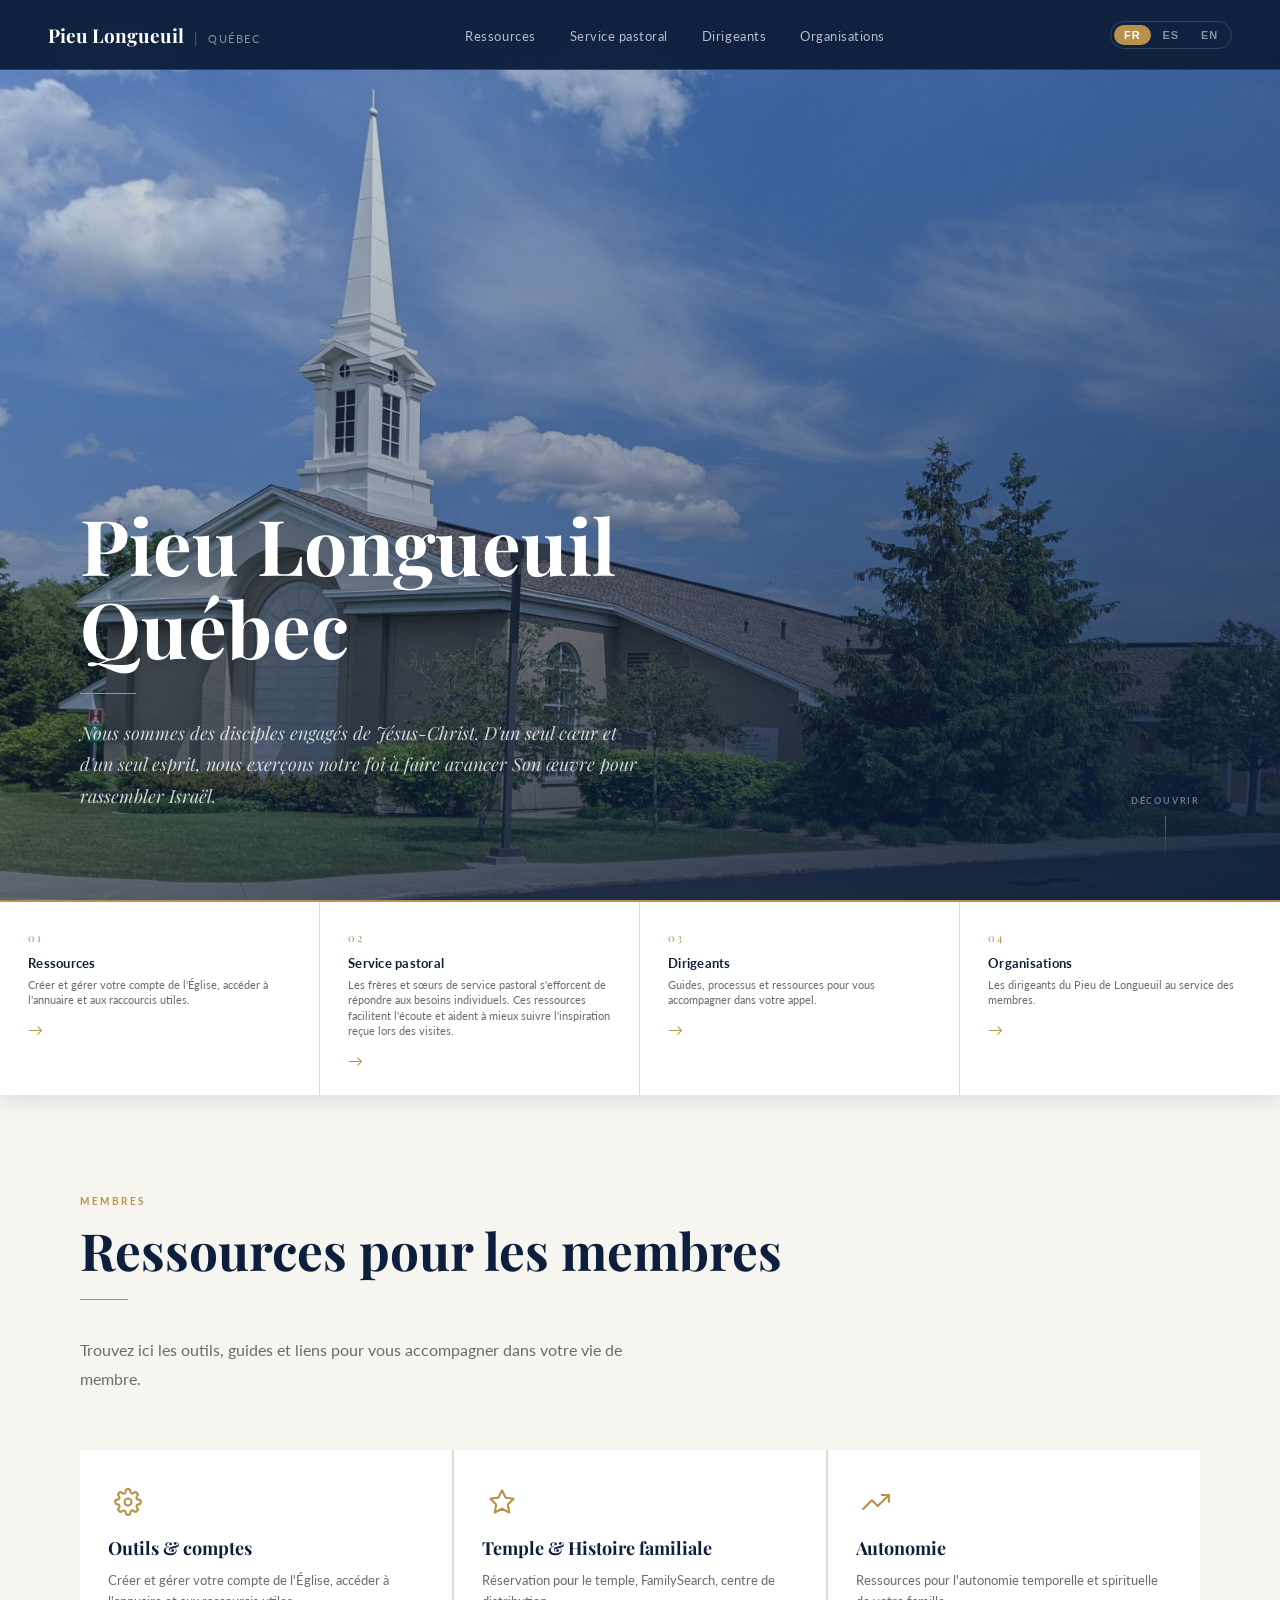
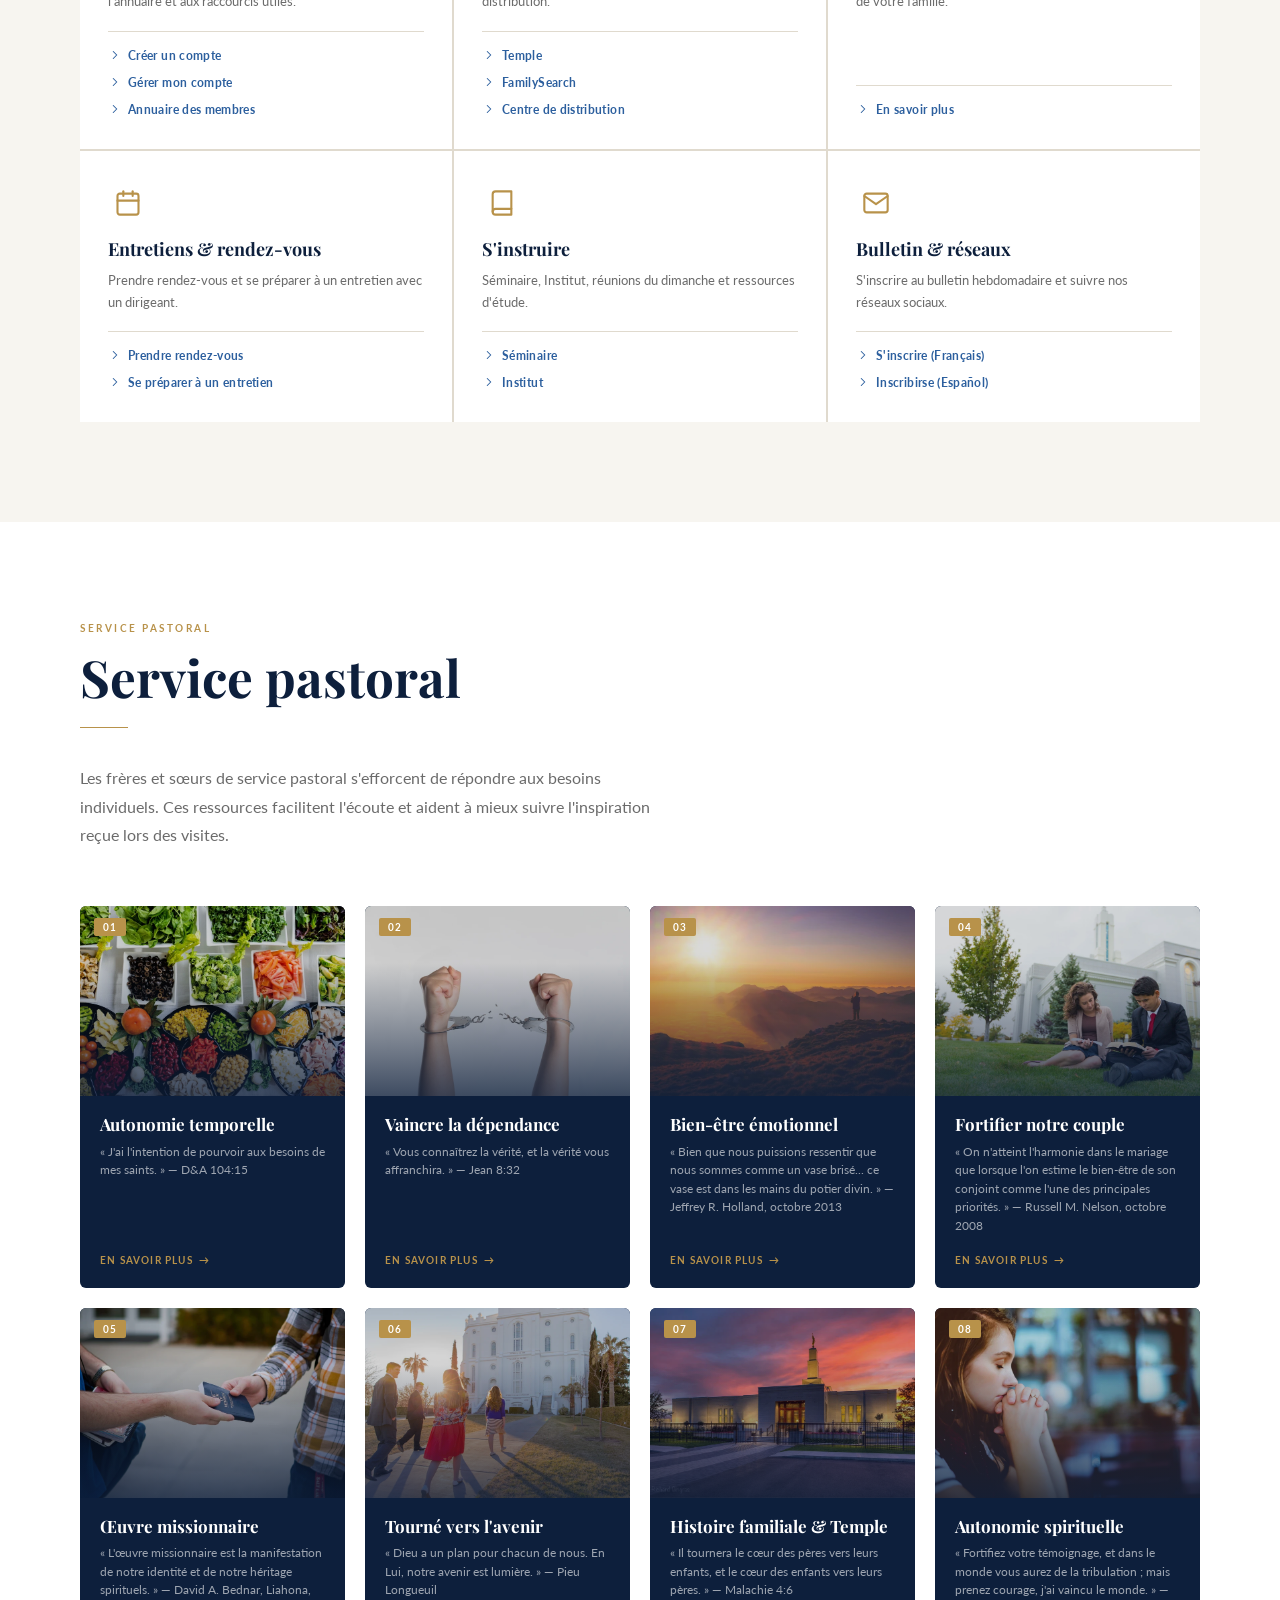
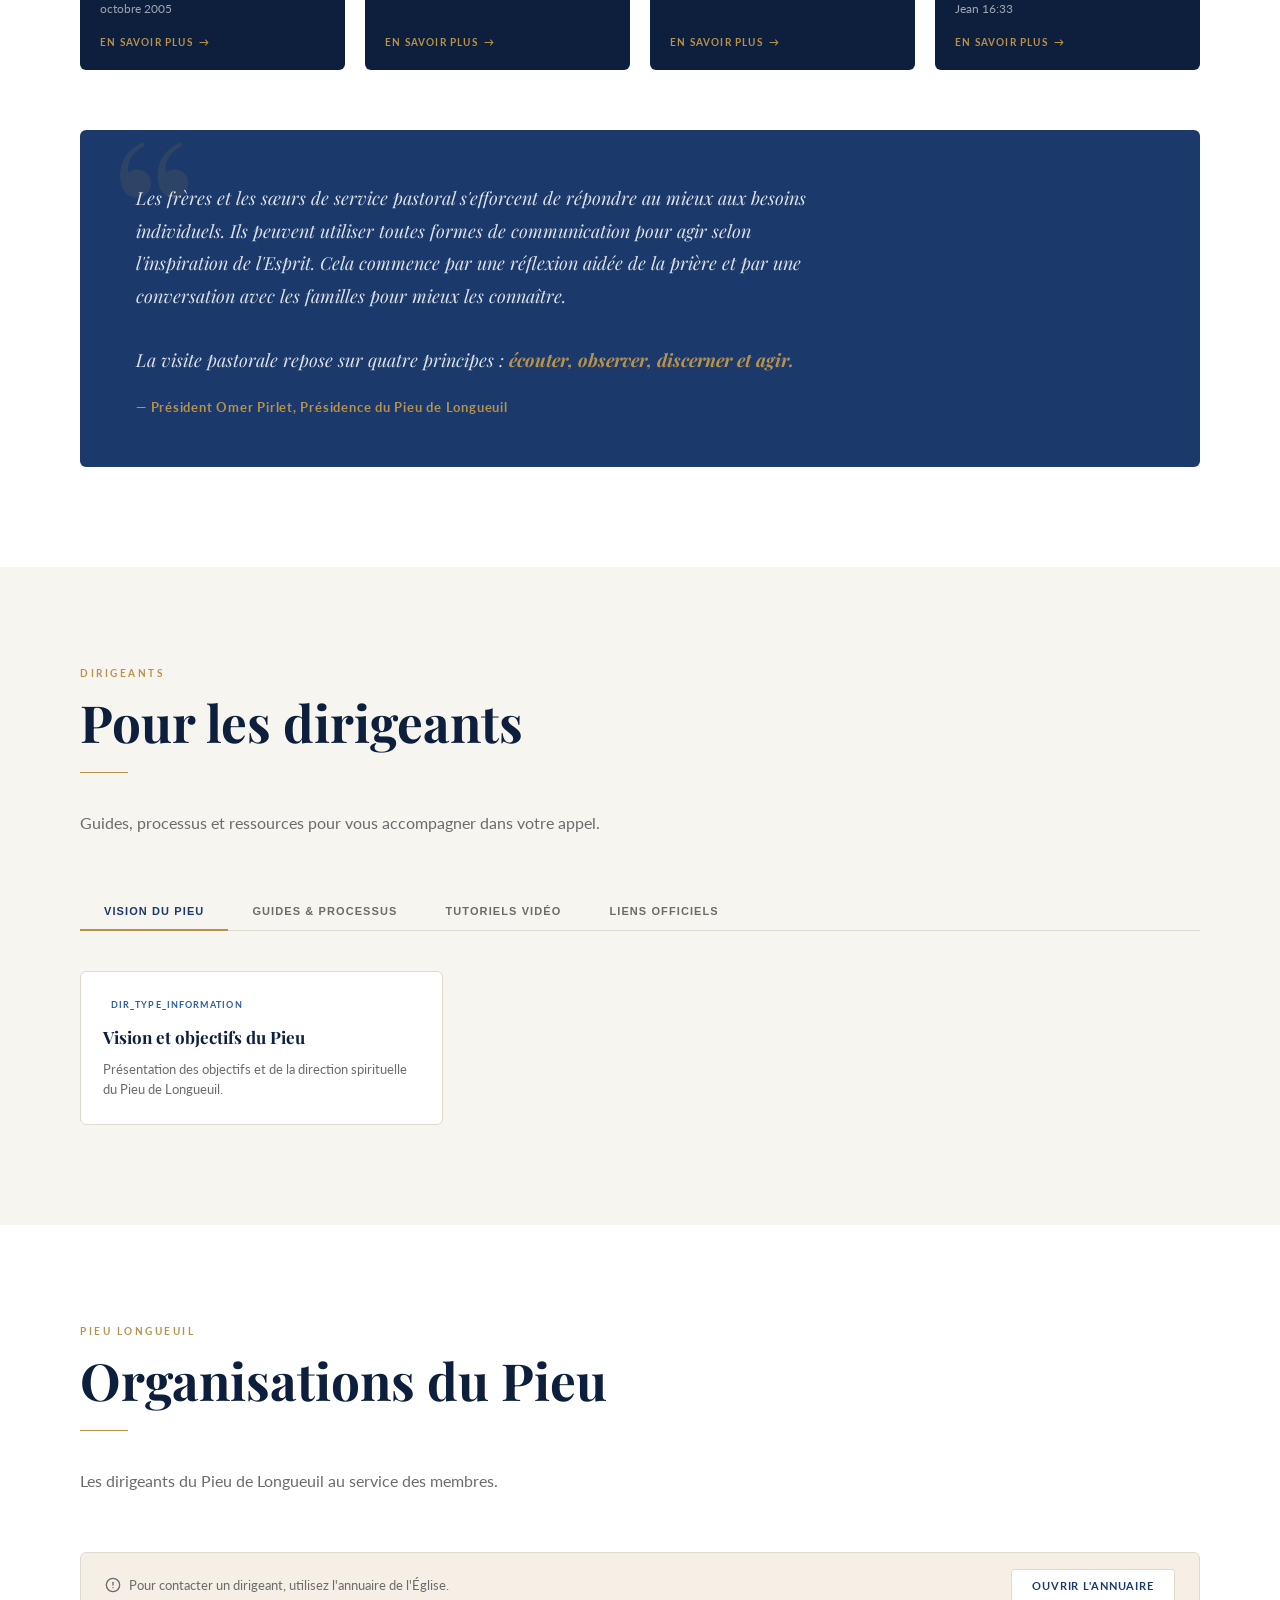
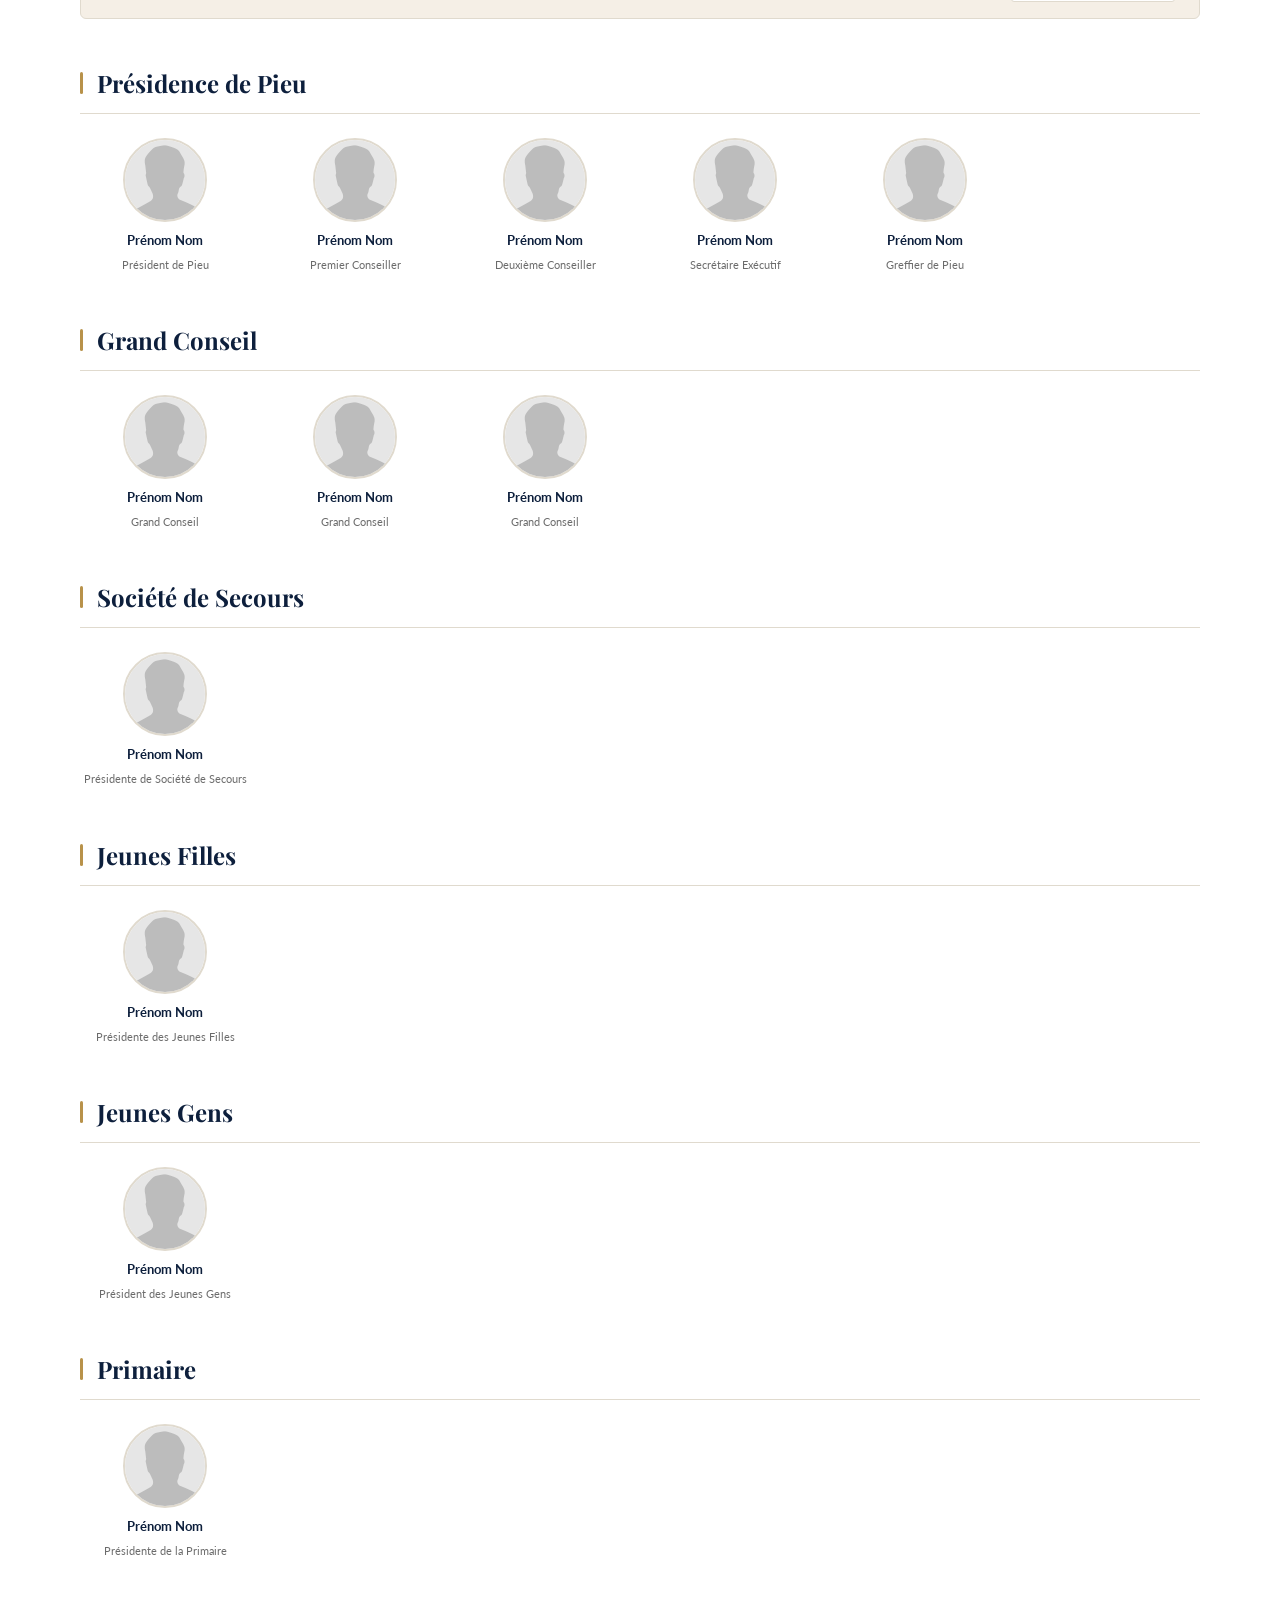
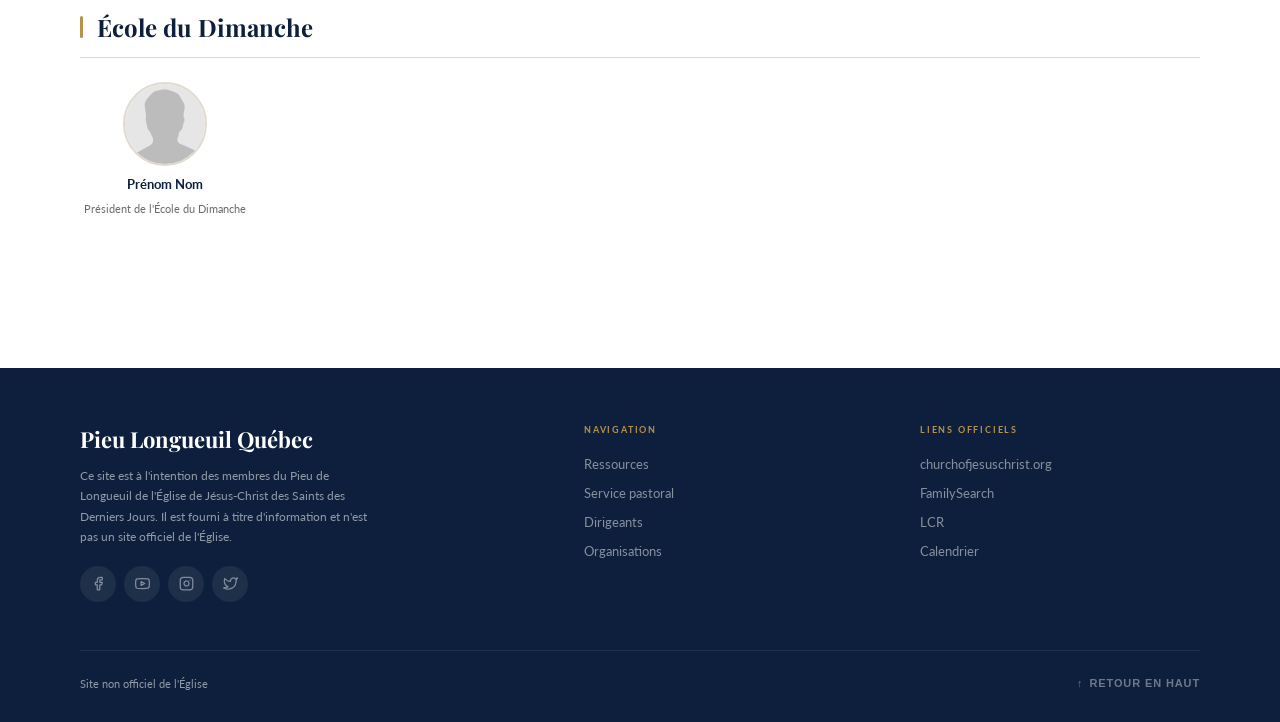
==== index.html @ 5316003a "Admin login updates" ====
<!DOCTYPE html>
<html lang="fr">
<head>
  <meta charset="UTF-8">
  <meta name="viewport" content="width=device-width,initial-scale=1.0">
  <meta name="description" content="Pieu Longueuil — Église de Jésus-Christ des Saints des Derniers Jours">
  <meta name="theme-color" content="#1B3A6B">
  <title>Pieu Longueuil</title>
  <link rel="icon" type="image/svg+xml" href="data:image/svg+xml,<svg xmlns='http://www.w3.org/2000/svg' viewBox='0 0 32 32'><rect width='32' height='32' rx='6' fill='%231B3A6B'/><text x='16' y='22' text-anchor='middle' fill='%23B8924A' font-size='18' font-family='Georgia,serif'>P</text></svg>">
  <link rel="stylesheet" href="css/main.css">
</head>
<body>

<!-- NAV -->
<nav id="nav" role="navigation">
  <a href="#" class="nav-brand">
    <span class="nav-brand-main">Pieu Longueuil</span>
    <span class="nav-brand-pipe">|</span>
    <span class="nav-brand-sub">Québec</span>
  </a>
  <ul class="nav-links">
    <li><a href="#ressources"    data-i18n="nav_ressources">Ressources</a></li>
    <li><a href="#pastoral"      data-i18n="nav_pastoral">Service pastoral</a></li>
    <li><a href="#dirigeants"    data-i18n="nav_dirigeants">Dirigeants</a></li>
    <li><a href="#organisations" data-i18n="nav_organisations">Organisations</a></li>
  </ul>
  <div class="nav-right">
    <div class="lang-switcher">
      <button class="lang-btn active" data-lang="fr">FR</button>
      <button class="lang-btn"        data-lang="es">ES</button>
      <button class="lang-btn"        data-lang="en">EN</button>
    </div>
    <button class="nav-hamburger" id="hamburger" aria-label="Menu"><span></span><span></span><span></span></button>
  </div>
</nav>

<div id="mobile-nav">
  <a href="#ressources"    data-i18n="nav_ressources">Ressources</a>
  <a href="#pastoral"      data-i18n="nav_pastoral">Service pastoral</a>
  <a href="#dirigeants"    data-i18n="nav_dirigeants">Dirigeants</a>
  <a href="#organisations" data-i18n="nav_organisations">Organisations</a>
  <div class="mobile-nav-lang">
    <button class="lang-btn" data-lang="fr">FR</button>
    <button class="lang-btn" data-lang="es">ES</button>
    <button class="lang-btn" data-lang="en">EN</button>
  </div>
</div>

<!-- HERO -->
<header id="hero">
  <div id="hero-bg"></div>
  <div id="hero-overlay"></div>
  <div class="hero-content">
    <!--p class="hero-eyebrow" id="hero-church">Église de Jésus-Christ des Saints des Derniers Jours</p-->
    <h1 class="hero-title" id="hero-title">Pieu Longueuil Québec</h1>
    <div class="hero-rule"></div>
    <p class="hero-mission" id="hero-mission">Nous sommes des disciples engagés de Jésus-Christ.</p>
  </div>
  <div class="hero-scroll-cue" id="hero-scroll-cue" aria-hidden="true">
    <span data-i18n="hero_scroll">Découvrir</span>
    <div class="hero-scroll-line"></div>
  </div>
</header>

<!-- QUICK STRIP -->
<div class="quick-strip" id="quick-strip" role="navigation" aria-label="Navigation rapide"></div>

<!-- RESSOURCES -->
<section id="ressources" class="section">
  <p class="sec-eyebrow">Membres</p>
  <h2 class="sec-title" data-i18n="ressources_title">Ressources pour les membres</h2>
  <div class="sec-rule"></div>
  <p class="sec-intro" data-i18n="ressources_intro">Trouvez ici les outils, guides et liens pour vous accompagner.</p>
  <div class="res-grid" id="res-grid"></div>
</section>

<!-- SERVICE PASTORAL -->
<section id="pastoral" class="section section-alt">
  <p class="sec-eyebrow">Service pastoral</p>
  <h2 class="sec-title" data-i18n="pastoral_title">Service pastoral</h2>
  <div class="sec-rule"></div>
  <p class="sec-intro" data-i18n="pastoral_intro">Les frères et sœurs de service pastoral s'efforcent de répondre aux besoins individuels.</p>
  <div class="pastoral-grid" id="pastoral-grid"></div>
  <div class="pastoral-quote-block">
    <p class="pqb-text">Les frères et les sœurs de service pastoral s'efforcent de répondre au mieux aux besoins individuels. Ils peuvent utiliser toutes formes de communication pour agir selon l'inspiration de l'Esprit. Cela commence par une réflexion aidée de la prière et par une conversation avec les familles pour mieux les connaître.<br><br>La visite pastorale repose sur quatre principes&nbsp;: <strong style="color:var(--c-secondary)">écouter, observer, discerner et agir.</strong></p>
    <p class="pqb-attr">— Président Omer Pirlet, Présidence du Pieu de Longueuil</p>
  </div>
</section>

<!-- DIRIGEANTS -->
<section id="dirigeants" class="section">
  <p class="sec-eyebrow">Dirigeants</p>
  <h2 class="sec-title" data-i18n="dirigeants_title">Pour les dirigeants</h2>
  <div class="sec-rule"></div>
  <p class="sec-intro" data-i18n="dirigeants_intro">Guides, processus et ressources pour vous accompagner dans votre appel.</p>
  <div class="dir-tabs">
    <button class="dir-tab active" data-panel="dp-vision"    data-i18n="dir_vision_title">Vision</button>
    <button class="dir-tab"        data-panel="dp-guides"    data-i18n="dir_guides_title">Guides</button>
    <button class="dir-tab"        data-panel="dp-tutoriels" data-i18n="dir_video_title">Tutoriels</button>
    <button class="dir-tab"        data-panel="dp-officiel"  data-i18n="dir_officiel_title">Liens officiels</button>
  </div>
  <div id="dp-vision"   class="dir-panel active"></div>
  <div id="dp-guides"   class="dir-panel"></div>
  <div id="dp-tutoriels"class="dir-panel"></div>
  <div id="dp-officiel" class="dir-panel"></div>
</section>

<!-- ORGANISATIONS -->
<section id="organisations" class="section section-alt">
  <p class="sec-eyebrow">Pieu Longueuil</p>
  <h2 class="sec-title" data-i18n="org_title">Organisations du Pieu</h2>
  <div class="sec-rule"></div>
  <p class="sec-intro" data-i18n="org_intro">Les dirigeants du Pieu de Longueuil au service des membres.</p>
  <div class="org-banner">
    <span class="org-banner-text">
      <svg width="16" height="16" viewBox="0 0 24 24" fill="none" stroke="currentColor" stroke-width="2" stroke-linecap="round" stroke-linejoin="round"><circle cx="12" cy="12" r="10"/><line x1="12" y1="8" x2="12" y2="12"/><line x1="12" y1="16" x2="12.01" y2="16"/></svg>
      <span data-i18n="org_no_contact">Pour contacter un dirigeant, utilisez l'annuaire de l'Église.</span>
    </span>
    <a class="btn" href="https://www.churchofjesuschrist.org/directory" target="_blank" rel="noopener" data-i18n="org_dir_link">Ouvrir l'annuaire</a>
  </div>
  <div id="org-content"></div>
</section>

<!-- FOOTER -->
<footer id="footer">
  <div class="footer-grid">
    <div>
      <div class="footer-brand-name">Pieu Longueuil Québec</div>
      <p class="footer-disc" id="footer-disclaimer"></p>
      <!--p class="footer-disc" id="footer-church" style="margin-top:6px;opacity:0.4;font-size:11px"></p -->
      <div class="footer-social">
        <a class="footer-soc-link" id="footer-fb" href="#" target="_blank" rel="noopener" aria-label="Facebook">
          <svg width="15" height="15" viewBox="0 0 24 24" fill="none" stroke="currentColor" stroke-width="2" stroke-linecap="round" stroke-linejoin="round"><path d="M18 2h-3a5 5 0 0 0-5 5v3H7v4h3v8h4v-8h3l1-4h-4V7a1 1 0 0 1 1-1h3z"/></svg>
        </a>
        <a class="footer-soc-link" id="footer-yt" href="#" target="_blank" rel="noopener" aria-label="YouTube">
          <svg width="15" height="15" viewBox="0 0 24 24" fill="none" stroke="currentColor" stroke-width="2" stroke-linecap="round" stroke-linejoin="round"><path d="M22.54 6.42a2.78 2.78 0 0 0-1.95-1.96C18.88 4 12 4 12 4s-6.88 0-8.59.46a2.78 2.78 0 0 0-1.95 1.96A29 29 0 0 0 1 12a29 29 0 0 0 .46 5.58A2.78 2.78 0 0 0 3.41 19.6C5.12 20 12 20 12 20s6.88 0 8.59-.46a2.78 2.78 0 0 0 1.95-1.95A29 29 0 0 0 23 12a29 29 0 0 0-.46-5.58z"/><polygon points="9.75 15.02 15.5 12 9.75 8.98 9.75 15.02"/></svg>
        </a>
        <a class="footer-soc-link" id="footer-ig" href="#" target="_blank" rel="noopener" aria-label="Instagram">
          <svg width="15" height="15" viewBox="0 0 24 24" fill="none" stroke="currentColor" stroke-width="2" stroke-linecap="round" stroke-linejoin="round"><rect x="2" y="2" width="20" height="20" rx="5" ry="5"/><path d="M16 11.37A4 4 0 1 1 12.63 8 4 4 0 0 1 16 11.37z"/><line x1="17.5" y1="6.5" x2="17.51" y2="6.5"/></svg>
        </a>
        <a class="footer-soc-link" id="footer-tw" href="#" target="_blank" rel="noopener" aria-label="Twitter">
          <svg width="15" height="15" viewBox="0 0 24 24" fill="none" stroke="currentColor" stroke-width="2" stroke-linecap="round" stroke-linejoin="round"><path d="M23 3a10.9 10.9 0 0 1-3.14 1.53 4.48 4.48 0 0 0-7.86 3v1A10.66 10.66 0 0 1 3 4s-4 9 5 13a11.64 11.64 0 0 1-7 2c9 5 20 0 20-11.5a4.5 4.5 0 0 0-.08-.83A7.72 7.72 0 0 0 23 3z"/></svg>
        </a>
      </div>
    </div>
    <div>
      <p class="footer-col-h">Navigation</p>
      <ul class="footer-links">
        <li><a href="#ressources"    data-i18n="nav_ressources">Ressources</a></li>
        <li><a href="#pastoral"      data-i18n="nav_pastoral">Service pastoral</a></li>
        <li><a href="#dirigeants"    data-i18n="nav_dirigeants">Dirigeants</a></li>
        <li><a href="#organisations" data-i18n="nav_organisations">Organisations</a></li>
      </ul>
    </div>
    <div>
      <p class="footer-col-h">Liens officiels</p>
      <ul class="footer-links">
        <li><a href="https://www.churchofjesuschrist.org/?lang=fra" target="_blank" rel="noopener">churchofjesuschrist.org</a></li>
        <li><a href="https://www.familysearch.org" target="_blank" rel="noopener">FamilySearch</a></li>
        <li><a href="https://lcr.churchofjesuschrist.org" target="_blank" rel="noopener">LCR</a></li>
        <li><a href="https://calendar.churchofjesuschrist.org" target="_blank" rel="noopener">Calendrier</a></li>
      </ul>
    </div>
  </div>
  <div class="footer-bottom">
    <p class="footer-copy" data-i18n="footer_rights">Site non officiel · Pieu Longueuil Québec</p>
    <button class="back-top-btn">↑ <span data-i18n="back_top">Retour en haut</span></button>
  </div>
</footer>

<!-- FICHE MODAL -->
<div class="fiche-panel-overlay" id="fiche-overlay" role="dialog" aria-modal="true" aria-label="Fiche de service pastoral">
  <div class="fiche-panel" id="fiche-panel"></div>
</div>

<script src="https://identity.netlify.com/v1/netlify-identity-widget.js"></script>
<script>
  if (window.netlifyIdentity) {
    window.netlifyIdentity.on("init", function(user) {
      if (!user) {
        window.netlifyIdentity.on("login", function() {
          document.location.href = "/admin/";
        });
      }
    });
  }
</script>
<script src="js/config.js"></script>
<script src="js/i18n.js"></script>
<script src="data/fiches.js"></script>
<script src="js/modals.js"></script>
<script src="js/app.js"></script>
</body>
</html>
---- css/main.css ----
/* =====================================================
   PIEU LONGUEUIL v2 — Warm Editorial Magazine
   Palette : cream · deep navy · warm gold
   Fonts   : Playfair Display (headings) · Lato (UI)
   ===================================================== */
*, *::before, *::after { box-sizing: border-box; margin: 0; padding: 0; }
:root {
  --c-primary:   #1B3A6B;
  --c-secondary: #B8924A;
  --c-accent:    #2C5F9E;
  --c-light:     #F9F6F0;
  --c-cream:     #FDF9F3;
  --c-dark:      #0D1F3C;
  --c-text:      #2A2A2A;
  --c-muted:     #6B6460;
  --c-border:    #E4DDD4;
  --c-surface:   #FFFFFF;
  --c-warm:      #F5EFE6;
  --font-display:'Playfair Display', Georgia, serif;
  --font-body:   'Lato', 'Helvetica Neue', sans-serif;
  --shadow-sm: 0 2px 8px rgba(27,58,107,0.07);
  --shadow-md: 0 6px 24px rgba(27,58,107,0.12);
  --shadow-lg: 0 16px 48px rgba(27,58,107,0.18);
  --radius: 6px; --nav-h: 70px; --transition: 0.25s ease;
}
html { scroll-behavior: smooth; } 
body { font-family: var(--font-body); color: var(--c-text); background: var(--c-light); -webkit-font-smoothing: antialiased; overflow-x: hidden; }
::-webkit-scrollbar { width: 5px; } ::-webkit-scrollbar-track { background: var(--c-light); } ::-webkit-scrollbar-thumb { background: var(--c-secondary); border-radius: 3px; }
a { color: var(--c-accent); text-decoration: none; transition: color var(--transition); } a:hover { color: var(--c-secondary); }

/* NAV */
#nav { position: fixed; top:0; left:0; right:0; z-index:1000; height:var(--nav-h); display:flex; align-items:center; justify-content:space-between; padding:0 48px; background:rgba(13,31,60,0.97); backdrop-filter:blur(16px); border-bottom:1px solid rgba(184,146,74,0.25); transition:background var(--transition); }
#nav.scrolled { background:rgb(13,31,60); box-shadow:0 2px 20px rgba(0,0,0,0.3); }
.nav-brand { text-decoration:none; display:flex; align-items:baseline; gap:10px; }
.nav-brand-main { font-family:var(--font-display); font-size:19px; font-weight:700; color:#fff; }
.nav-brand-pipe { color:rgba(184,146,74,0.5); font-size:14px; }
.nav-brand-sub { font-family:var(--font-body); font-size:11px; font-weight:400; color:rgba(255,255,255,0.5); letter-spacing:0.14em; text-transform:uppercase; }
.nav-links { display:flex; align-items:center; gap:2px; list-style:none; }
.nav-links a { font-size:13px; font-weight:400; letter-spacing:0.04em; color:rgba(255,255,255,0.7); padding:8px 16px; border-radius:3px; transition:all var(--transition); }
.nav-links a:hover, .nav-links a.active { color:#fff; }
.nav-links a.active { color:var(--c-secondary); }
.lang-switcher { display:flex; align-items:center; gap:2px; border:1px solid rgba(255,255,255,0.15); border-radius:20px; padding:3px; margin-left:20px; }
.lang-btn { font-size:11px; font-weight:700; color:rgba(255,255,255,0.5); background:none; border:none; cursor:pointer; padding:4px 10px; border-radius:16px; transition:all var(--transition); letter-spacing:0.08em; }
.lang-btn.active { background:var(--c-secondary); color:#fff; }
.lang-btn:hover:not(.active) { color:#fff; }
.nav-right { display:flex; align-items:center; gap:4px; }
.nav-hamburger { display:none; flex-direction:column; gap:5px; cursor:pointer; background:none; border:none; padding:4px; }
.nav-hamburger span { display:block; width:22px; height:1.5px; background:#fff; border-radius:2px; }

/* HERO */
#hero { position:relative; height:100vh; min-height:620px; display:flex; align-items:flex-end; overflow:hidden; }
#hero-bg { position:absolute; inset:0; background-size:cover; background-position:center 38%; transform:scale(1.04); transition:transform 9s ease-out; }
#hero-bg.loaded { transform:scale(1); }
#hero-overlay { position:absolute; inset:0; background:linear-gradient(160deg,rgba(13,31,60,0.1) 0%,rgba(13,31,60,0.45) 50%,rgba(13,31,60,0.92) 100%); }
.hero-content { position:relative; z-index:1; padding:0 80px 88px; max-width:820px; }
.hero-eyebrow { font-size:11px; font-weight:700; color:var(--c-secondary); letter-spacing:0.25em; text-transform:uppercase; margin-bottom:18px; opacity:0; transform:translateY(12px); animation:fadeUp 0.8s 0.2s ease forwards; }
.hero-title { font-family:var(--font-display); font-size:clamp(44px,6vw,80px); font-weight:700; color:#fff; line-height:1.08; margin-bottom:24px; opacity:0; transform:translateY(12px); animation:fadeUp 0.8s 0.4s ease forwards; }
.hero-rule { width:56px; height:1px; background:var(--c-secondary); margin-bottom:24px; opacity:0; animation:fadeUp 0.8s 0.5s ease forwards; }
.hero-mission { font-family:var(--font-display); font-size:18px; font-style:italic; color:rgba(255,255,255,0.78); max-width:560px; line-height:1.75; opacity:0; transform:translateY(12px); animation:fadeUp 0.8s 0.65s ease forwards; }
.hero-scroll-cue { position:absolute; right:80px; bottom:40px; z-index:1; display:flex; flex-direction:column; align-items:center; gap:10px; color:rgba(255,255,255,0.4); font-size:9px; font-weight:700; letter-spacing:0.2em; text-transform:uppercase; cursor:pointer; opacity:0; animation:fadeUp 0.8s 1.2s ease forwards; }
.hero-scroll-line { width:1px; height:44px; background:linear-gradient(to bottom,rgba(184,146,74,0.6),transparent); animation:scrollPulse 2s ease-in-out infinite; }
@keyframes scrollPulse { 0%,100%{opacity:.5;transform:scaleY(1)} 50%{opacity:1;transform:scaleY(.65)} }

/* QUICK STRIP */
.quick-strip { display:grid; grid-template-columns:repeat(4,1fr); background:var(--c-surface); border-top:2px solid var(--c-secondary); box-shadow:var(--shadow-md); }
.quick-item { padding:28px 28px 26px; border-right:1px solid var(--c-border); cursor:pointer; transition:background var(--transition); display:flex; flex-direction:column; gap:6px; text-decoration:none; }
.quick-item:last-child { border-right:none; }
.quick-item:hover { background:var(--c-warm); }
.quick-item:hover .qi-arrow { transform:translateX(5px); }
.qi-num { font-family:var(--font-display); font-size:11px; font-weight:400; color:var(--c-secondary); letter-spacing:0.15em; margin-bottom:4px; }
.qi-title { font-size:13px; font-weight:700; color:var(--c-dark); letter-spacing:0.02em; }
.qi-desc { font-size:11px; color:var(--c-muted); line-height:1.4; }
.qi-arrow { font-size:15px; color:var(--c-secondary); margin-top:6px; transition:transform var(--transition); }

/* SECTION SCAFFOLDING */
.section { padding:100px 80px; }
.section-alt { background:var(--c-surface); }
.sec-eyebrow { font-size:10px; font-weight:700; color:var(--c-secondary); letter-spacing:0.25em; text-transform:uppercase; margin-bottom:14px; }
.sec-title { font-family:var(--font-display); font-size:clamp(32px,4vw,52px); font-weight:700; color:var(--c-dark); line-height:1.15; }
.sec-title-light { color:#fff; }
.sec-rule { width:48px; height:1px; background:var(--c-secondary); margin:20px 0 36px; }
.sec-intro { font-size:16px; color:var(--c-muted); max-width:600px; line-height:1.8; margin-bottom:56px; }

/* RESSOURCES GRID */
.res-grid { display:grid; grid-template-columns:repeat(3,1fr); gap:2px; background:var(--c-border); }
.res-card { background:var(--c-surface); padding:32px 28px 28px; display:flex; flex-direction:column; gap:10px; transition:background var(--transition); }
.res-card:hover { background:var(--c-warm); }
.res-icon { width:40px; height:40px; margin-bottom:6px; display:flex; align-items:center; justify-content:center; color:var(--c-secondary); }
.res-title { font-family:var(--font-display); font-size:18px; font-weight:700; color:var(--c-dark); line-height:1.2; }
.res-desc { font-size:13px; color:var(--c-muted); line-height:1.65; flex:1; }
.res-links { display:flex; flex-direction:column; gap:4px; margin-top:8px; padding-top:12px; border-top:1px solid var(--c-border); }
.res-link { font-size:12px; font-weight:700; color:var(--c-accent); letter-spacing:0.03em; display:flex; align-items:center; gap:6px; padding:4px 0; transition:color var(--transition); }
.res-link:hover { color:var(--c-secondary); }

/* FICHE CARDS — full photo */
.pastoral-grid { display:grid; grid-template-columns:repeat(4,1fr); gap:20px; }
.fiche-card { position:relative; border-radius:var(--radius); overflow:hidden; cursor:pointer; transition:transform var(--transition),box-shadow var(--transition); display:flex; flex-direction:column; background:var(--c-dark); min-height:360px; text-decoration:none; }
.fiche-card:hover { transform:translateY(-6px); box-shadow:var(--shadow-lg); }
.fiche-card:hover .fiche-img { transform:scale(1.07); }
.fiche-card:hover .fiche-cta-arrow { transform:translateX(5px); }
.fiche-img-wrap { position:relative; height:190px; overflow:hidden; flex-shrink:0; }
.fiche-img { width:100%; height:100%; object-fit:cover; transition:transform 0.55s ease; filter:brightness(0.85); }
.fiche-img-overlay { position:absolute; inset:0; background:linear-gradient(to bottom,transparent 30%,rgba(13,31,60,0.75) 100%); }
.fiche-num-badge { position:absolute; top:12px; left:14px; font-size:10px; font-weight:700; color:#fff; background:var(--c-secondary); padding:3px 9px; border-radius:2px; letter-spacing:0.1em; }
.fiche-body { padding:18px 20px 22px; flex:1; display:flex; flex-direction:column; gap:8px; }
.fiche-body-title { font-family:var(--font-display); font-size:17px; font-weight:700; color:#fff; line-height:1.2; }
.fiche-body-desc { font-size:12px; color:rgba(255,255,255,0.6); line-height:1.55; flex:1; }
.fiche-cta { display:flex; align-items:center; gap:6px; margin-top:10px; font-size:10px; font-weight:700; color:var(--c-secondary); letter-spacing:0.12em; text-transform:uppercase; }
.fiche-cta-arrow { transition:transform var(--transition); }

/* FICHE MODAL */
.fiche-panel-overlay { display:none; position:fixed; inset:0; z-index:2000; background:rgba(13,31,60,0.78); backdrop-filter:blur(6px); align-items:center; justify-content:center; padding:24px; }
.fiche-panel-overlay.open { display:flex; }
.fiche-panel { background:var(--c-cream); border-radius:10px; max-width:780px; width:100%; max-height:92vh; overflow-y:auto; box-shadow:var(--shadow-lg); }
.fiche-panel-hero { position:relative; height:240px; overflow:hidden; border-radius:10px 10px 0 0; }
.fiche-panel-hero img { width:100%; height:100%; object-fit:cover; filter:brightness(0.7); }
.fiche-panel-hero-overlay { position:absolute; inset:0; background:linear-gradient(to bottom,transparent 20%,rgba(13,31,60,0.88) 100%); display:flex; flex-direction:column; justify-content:flex-end; padding:28px 32px; }
.fiche-panel-num { font-size:10px; font-weight:700; color:var(--c-secondary); letter-spacing:0.22em; text-transform:uppercase; margin-bottom:6px; }
.fiche-panel-title { font-family:var(--font-display); font-size:30px; font-weight:700; color:#fff; line-height:1.15; }
.fiche-panel-close { position:absolute; top:16px; right:18px; background:rgba(0,0,0,0.4); border:none; color:#fff; font-size:22px; cursor:pointer; width:38px; height:38px; border-radius:50%; display:flex; align-items:center; justify-content:center; transition:background var(--transition); }
.fiche-panel-close:hover { background:rgba(0,0,0,0.65); }
.fiche-panel-body { padding:32px; display:flex; flex-direction:column; gap:28px; }
.fiche-panel-quote { font-family:var(--font-display); font-size:16px; font-style:italic; color:var(--c-primary); border-left:3px solid var(--c-secondary); padding-left:20px; line-height:1.7; }
.fiche-section-eyebrow { font-size:9px; font-weight:700; color:var(--c-secondary); letter-spacing:0.22em; text-transform:uppercase; margin-bottom:12px; }
.fiche-ul { list-style:none; display:flex; flex-direction:column; gap:8px; }
.fiche-ul li { font-size:14px; color:var(--c-text); line-height:1.65; display:flex; gap:10px; align-items:flex-start; }
.fiche-ul li::before { content:'—'; color:var(--c-secondary); flex-shrink:0; font-weight:700; }
.fiche-link-list { list-style:none; display:flex; flex-direction:column; gap:7px; }
.fiche-link-item a { font-size:13px; font-weight:700; color:var(--c-accent); display:flex; align-items:center; gap:8px; padding:8px 12px; border:1px solid var(--c-border); border-radius:4px; transition:all var(--transition); background:#fff; }
.fiche-link-item a:hover { border-color:var(--c-secondary); color:var(--c-primary); background:var(--c-warm); }
.fiche-block { display:flex; flex-direction:column; }

/* DIRIGEANTS TABS */
.dir-tabs { display:flex; gap:0; border-bottom:1px solid var(--c-border); margin-bottom:40px; flex-wrap:wrap; }
.dir-tab { font-size:11px; font-weight:700; letter-spacing:0.1em; text-transform:uppercase; color:var(--c-muted); background:none; border:none; cursor:pointer; padding:12px 24px; border-bottom:2px solid transparent; margin-bottom:-1px; transition:all var(--transition); }
.dir-tab:hover { color:var(--c-dark); }
.dir-tab.active { color:var(--c-primary); border-bottom-color:var(--c-secondary); }
.dir-panel { display:none; }
.dir-panel.active { display:block; }
.res-grid-2 { display:grid; grid-template-columns:repeat(auto-fill,minmax(280px,1fr)); gap:16px; }
.dir-card { background:var(--c-surface); border:1px solid var(--c-border); border-radius:var(--radius); padding:24px 22px; display:flex; flex-direction:column; gap:10px; transition:all var(--transition); text-decoration:none; }
.dir-card:hover { border-color:var(--c-secondary); box-shadow:var(--shadow-sm); transform:translateY(-2px); }
.dir-badge { display:inline-flex; align-items:center; gap:5px; font-size:9px; font-weight:700; letter-spacing:0.12em; text-transform:uppercase; padding:3px 8px; border-radius:2px; align-self:flex-start; margin-bottom:4px; }
.badge-guide{background:#E8F0FB;color:#1B3A6B}.badge-process{background:#E8F5E8;color:#2A6B2A}.badge-info{background:#FEF7E8;color:#7A5800}.badge-video{background:#FDEAEA;color:#7A1B1B}.badge-formation{background:#E8F5F2;color:#1B6B50}.badge-rapport{background:#F5E8FE;color:#5A1B7A}
.dir-card-title { font-family:var(--font-display); font-size:17px; font-weight:700; color:var(--c-dark); line-height:1.25; }
.dir-card-desc { font-size:13px; color:var(--c-muted); line-height:1.6; flex:1; }
.dir-card-ext { font-size:11px; font-weight:700; color:var(--c-secondary); letter-spacing:0.08em; margin-top:4px; display:flex; gap:5px; align-items:center; }

/* ORGANISATIONS */
.org-banner { background:var(--c-warm); border:1px solid var(--c-border); border-radius:var(--radius); padding:16px 24px; display:flex; align-items:center; justify-content:space-between; gap:16px; margin-bottom:48px; }
.org-banner-text { font-size:13px; color:var(--c-muted); display:flex; gap:8px; align-items:center; }
.btn { font-size:11px; font-weight:700; letter-spacing:0.08em; text-transform:uppercase; padding:9px 20px; border-radius:3px; border:1px solid var(--c-border); cursor:pointer; transition:all var(--transition); background:var(--c-surface); color:var(--c-primary); text-decoration:none; white-space:nowrap; }
.btn:hover { background:var(--c-primary); color:#fff; border-color:var(--c-primary); }
.org-group { margin-bottom:52px; }
.org-group-title { font-family:var(--font-display); font-size:24px; font-weight:700; color:var(--c-dark); margin-bottom:24px; padding-bottom:14px; border-bottom:1px solid var(--c-border); display:flex; align-items:center; gap:14px; }
.org-group-title::before { content:''; width:3px; height:22px; background:var(--c-secondary); border-radius:2px; flex-shrink:0; }
.leaders-grid { display:grid; grid-template-columns:repeat(auto-fill,minmax(150px,1fr)); gap:20px; }
.leader-card { display:flex; flex-direction:column; align-items:center; gap:10px; text-align:center; }
.leader-photo { width:84px; height:84px; border-radius:50%; object-fit:cover; border:2px solid var(--c-border); transition:border-color var(--transition); }
.leader-card:hover .leader-photo { border-color:var(--c-secondary); }
.leader-name { font-size:13px; font-weight:700; color:var(--c-dark); }
.leader-role { font-size:11px; color:var(--c-muted); line-height:1.3; }

/* PASTORAL QUOTE */
.pastoral-quote-block { background:var(--c-primary); border-radius:var(--radius); padding:52px 56px; color:rgba(255,255,255,0.85); position:relative; overflow:hidden; margin-top:60px; }
.pastoral-quote-block::before { content:'\201C'; position:absolute; top:-30px; left:28px; font-family:var(--font-display); font-size:220px; color:rgba(184,146,74,0.12); line-height:1; pointer-events:none; }
.pqb-text { font-family:var(--font-display); font-size:18px; font-style:italic; line-height:1.8; max-width:700px; position:relative; }
.pqb-attr { margin-top:22px; font-size:13px; color:var(--c-secondary); font-weight:700; letter-spacing:0.06em; }

/* FOOTER */
#footer { background:var(--c-dark); color:rgba(255,255,255,0.55); padding:56px 80px 32px; }
.footer-grid { display:grid; grid-template-columns:1.6fr 1fr 1fr; gap:56px; padding-bottom:48px; border-bottom:1px solid rgba(255,255,255,0.08); }
.footer-brand-name { font-family:var(--font-display); font-size:22px; font-weight:700; color:#fff; margin-bottom:12px; }
.footer-disc { font-size:12px; line-height:1.7; max-width:300px; }
.footer-social { display:flex; gap:8px; margin-top:18px; }
.footer-soc-link { width:36px; height:36px; border-radius:50%; background:rgba(255,255,255,0.07); display:flex; align-items:center; justify-content:center; color:rgba(255,255,255,0.45); transition:all var(--transition); }
.footer-soc-link:hover { background:var(--c-secondary); color:#fff; }
.footer-col-h { font-size:9px; font-weight:700; letter-spacing:0.2em; text-transform:uppercase; color:var(--c-secondary); margin-bottom:18px; }
.footer-links { list-style:none; display:flex; flex-direction:column; gap:10px; }
.footer-links a { font-size:13px; color:rgba(255,255,255,0.5); transition:color var(--transition); }
.footer-links a:hover { color:#fff; }
.footer-bottom { display:flex; align-items:center; justify-content:space-between; padding-top:26px; }
.footer-copy { font-size:11px; }
.back-top-btn { font-size:11px; font-weight:700; letter-spacing:0.08em; text-transform:uppercase; color:rgba(255,255,255,0.4); background:none; border:none; cursor:pointer; display:flex; align-items:center; gap:6px; transition:color var(--transition); }
.back-top-btn:hover { color:var(--c-secondary); }

/* MOBILE NAV */
#mobile-nav { display:none; position:fixed; top:var(--nav-h); left:0; right:0; z-index:999; background:rgba(13,31,60,0.99); padding:24px 32px; flex-direction:column; gap:4px; border-bottom:1px solid rgba(184,146,74,0.2); }
#mobile-nav.open { display:flex; }
#mobile-nav a { font-size:15px; color:rgba(255,255,255,0.75); padding:12px 0; border-bottom:1px solid rgba(255,255,255,0.06); transition:color var(--transition); }
#mobile-nav a:hover { color:#fff; }
.mobile-nav-lang { display:flex; gap:6px; padding-top:16px; margin-top:8px; }
.mobile-nav-lang .lang-btn { font-size:13px; padding:7px 16px; border-radius:20px; }

/* ANIMATIONS */
@keyframes fadeUp { to { opacity:1; transform:translateY(0); } }
.reveal { opacity:0; transform:translateY(18px); transition:opacity 0.6s ease,transform 0.6s ease; }
.reveal.visible { opacity:1; transform:translateY(0); }

/* RESPONSIVE */
@media (max-width:1100px) { .pastoral-grid{grid-template-columns:repeat(2,1fr)} .res-grid{grid-template-columns:repeat(2,1fr)} }
@media (max-width:1024px) { .section{padding:72px 48px} #nav,#footer{padding-left:32px;padding-right:32px} .hero-content{padding:0 48px 80px} }
@media (max-width:768px) { .nav-links,.lang-switcher{display:none} .nav-hamburger{display:flex} .section{padding:56px 24px} .hero-content{padding:0 24px 80px} .hero-scroll-cue{display:none} .quick-strip{grid-template-columns:1fr 1fr} .pastoral-grid{grid-template-columns:1fr 1fr} .res-grid{grid-template-columns:1fr} #footer{padding:40px 24px 24px} .footer-grid{grid-template-columns:1fr;gap:32px} .footer-bottom{flex-direction:column;gap:12px} .org-banner{flex-direction:column;align-items:flex-start} .leaders-grid{grid-template-columns:repeat(3,1fr)} .pastoral-quote-block{padding:36px 28px} }
@media (max-width:480px) { .quick-strip{grid-template-columns:1fr} .pastoral-grid{grid-template-columns:1fr} .leaders-grid{grid-template-columns:repeat(2,1fr)} }

/* ═══════════════════════════════════════════════════════════════
   PAGE MODAL — registry-driven content modals (js/modals.js)
   ═══════════════════════════════════════════════════════════════ */
.page-modal-overlay {
  display:none; position:fixed; inset:0; z-index:2100;
  background:rgba(13,31,60,0.80); backdrop-filter:blur(6px);
  align-items:center; justify-content:center; padding:24px;
}
.page-modal-overlay.open { display:flex; }

.page-modal-panel {
  background:var(--c-cream);
  border-radius:10px;
  max-width:680px; width:100%; max-height:90vh;
  overflow-y:auto;
  box-shadow:var(--shadow-lg);
  display:flex; flex-direction:column;
}

/* Header */
.page-modal-header {
  position:sticky; top:0; z-index:10;
  background:var(--c-primary);
  padding:28px 32px 22px;
  border-radius:10px 10px 0 0;
  flex-shrink:0;
}
.page-modal-eyebrow {
  font-size:10px; font-weight:700; letter-spacing:0.22em;
  text-transform:uppercase; color:var(--c-secondary); margin-bottom:6px;
}
.page-modal-title {
  font-family:var(--font-display); font-size:26px; font-weight:700;
  color:#fff; line-height:1.2;
}
.page-modal-close {
  position:absolute; top:16px; right:18px;
  background:rgba(255,255,255,0.12); border:none; color:#fff;
  font-size:20px; cursor:pointer; width:36px; height:36px;
  border-radius:50%; display:flex; align-items:center; justify-content:center;
  transition:background var(--transition);
}
.page-modal-close:hover { background:rgba(255,255,255,0.25); }

/* Body */
.page-modal-body {
  padding:32px; display:flex; flex-direction:column; gap:14px;
}

/* Section types */
.pm-intro {
  font-family:var(--font-display); font-size:16px; font-style:italic;
  color:var(--c-primary); border-left:3px solid var(--c-secondary);
  padding-left:18px; line-height:1.7;
}
.pm-heading {
  font-family:var(--font-display); font-size:18px; font-weight:700;
  color:var(--c-primary); margin-top:8px; padding-bottom:6px;
  border-bottom:1px solid var(--c-border);
}
.pm-body {
  font-size:14px; color:var(--c-text); line-height:1.72;
}
.pm-list {
  font-size:14px; color:var(--c-text); line-height:1.72;
  padding-left:18px; display:flex; flex-direction:column; gap:4px;
}
.pm-list li::marker { color:var(--c-secondary); }
.pm-note {
  font-size:12px; font-style:italic; color:var(--c-muted);
  margin-top:-6px;
}
.pm-divider {
  border:none; border-top:1px solid var(--c-border); margin:10px 0;
}
.pm-image {
  width:100%; height:160px; object-fit:cover;
  border-radius:6px; display:block; margin-bottom:4px;
}
.pm-linklist {
  list-style:none; padding:0; margin:0;
  display:flex; flex-direction:column; gap:2px;
}
.pm-linklist li a {
  display:block; font-size:13px; color:var(--c-primary);
  padding:6px 10px; border-radius:4px;
  text-decoration:none; transition:background var(--transition);
}
.pm-linklist li a:hover {
  background:rgba(27,58,107,0.07); text-decoration:underline;
}
.pm-cta-wrap { margin-top:4px; }
.pm-btn-primary  {
  display:inline-block;
  background:var(--c-secondary) !important;
  color:#fff !important;
  border-color:var(--c-secondary) !important;
}
.pm-btn-primary:hover {
  background:var(--c-primary) !important;
  border-color:var(--c-primary) !important;
}
.pm-btn-secondary {
  display:inline-block;
  background:transparent !important;
  color:var(--c-primary) !important;
  border:1.5px solid var(--c-primary) !important;
}
.pm-btn-secondary:hover {
  background:var(--c-primary) !important;
  color:#fff !important;
}

/* Inherit btn style */
.page-modal-body .btn { font-size:13px; padding:10px 20px; }

@media (max-width:640px) {
  .page-modal-header { padding:22px 20px 18px; }
  .page-modal-body   { padding:24px 20px; }
  .page-modal-title  { font-size:22px; }
}
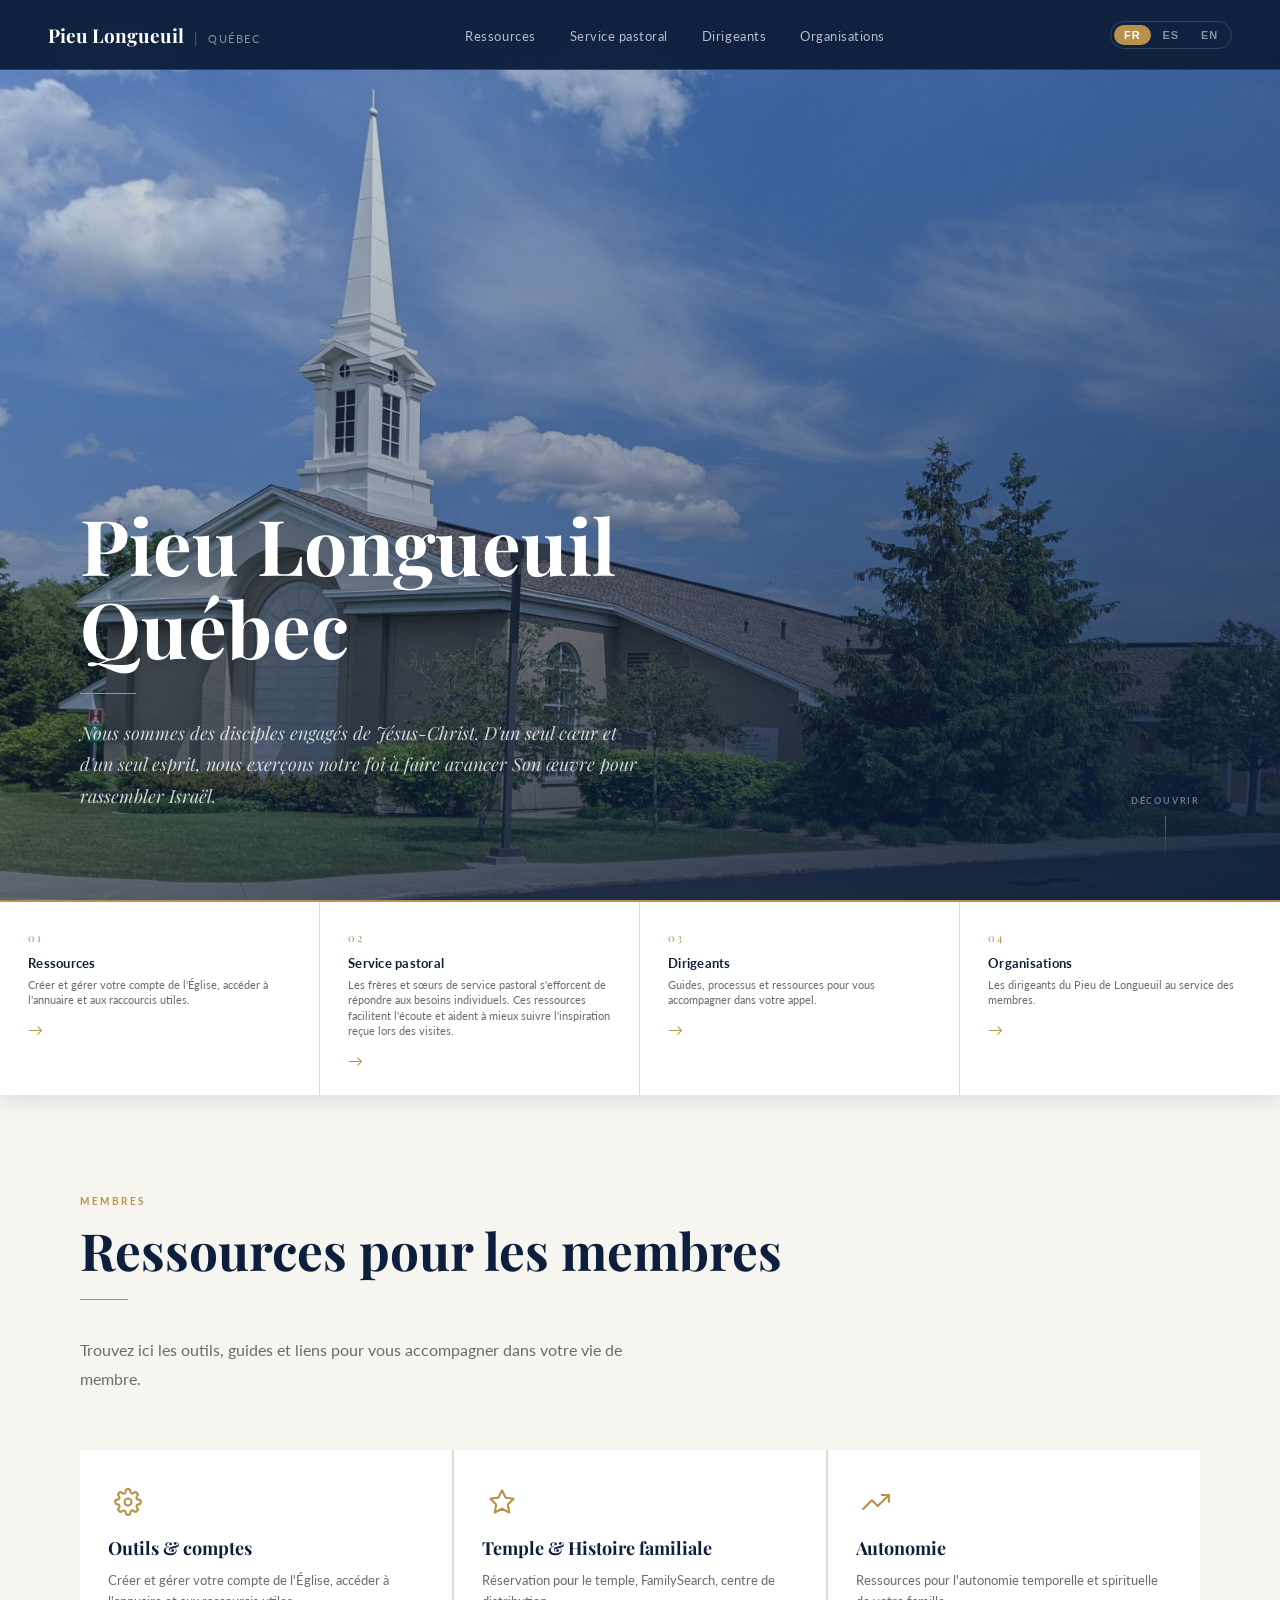
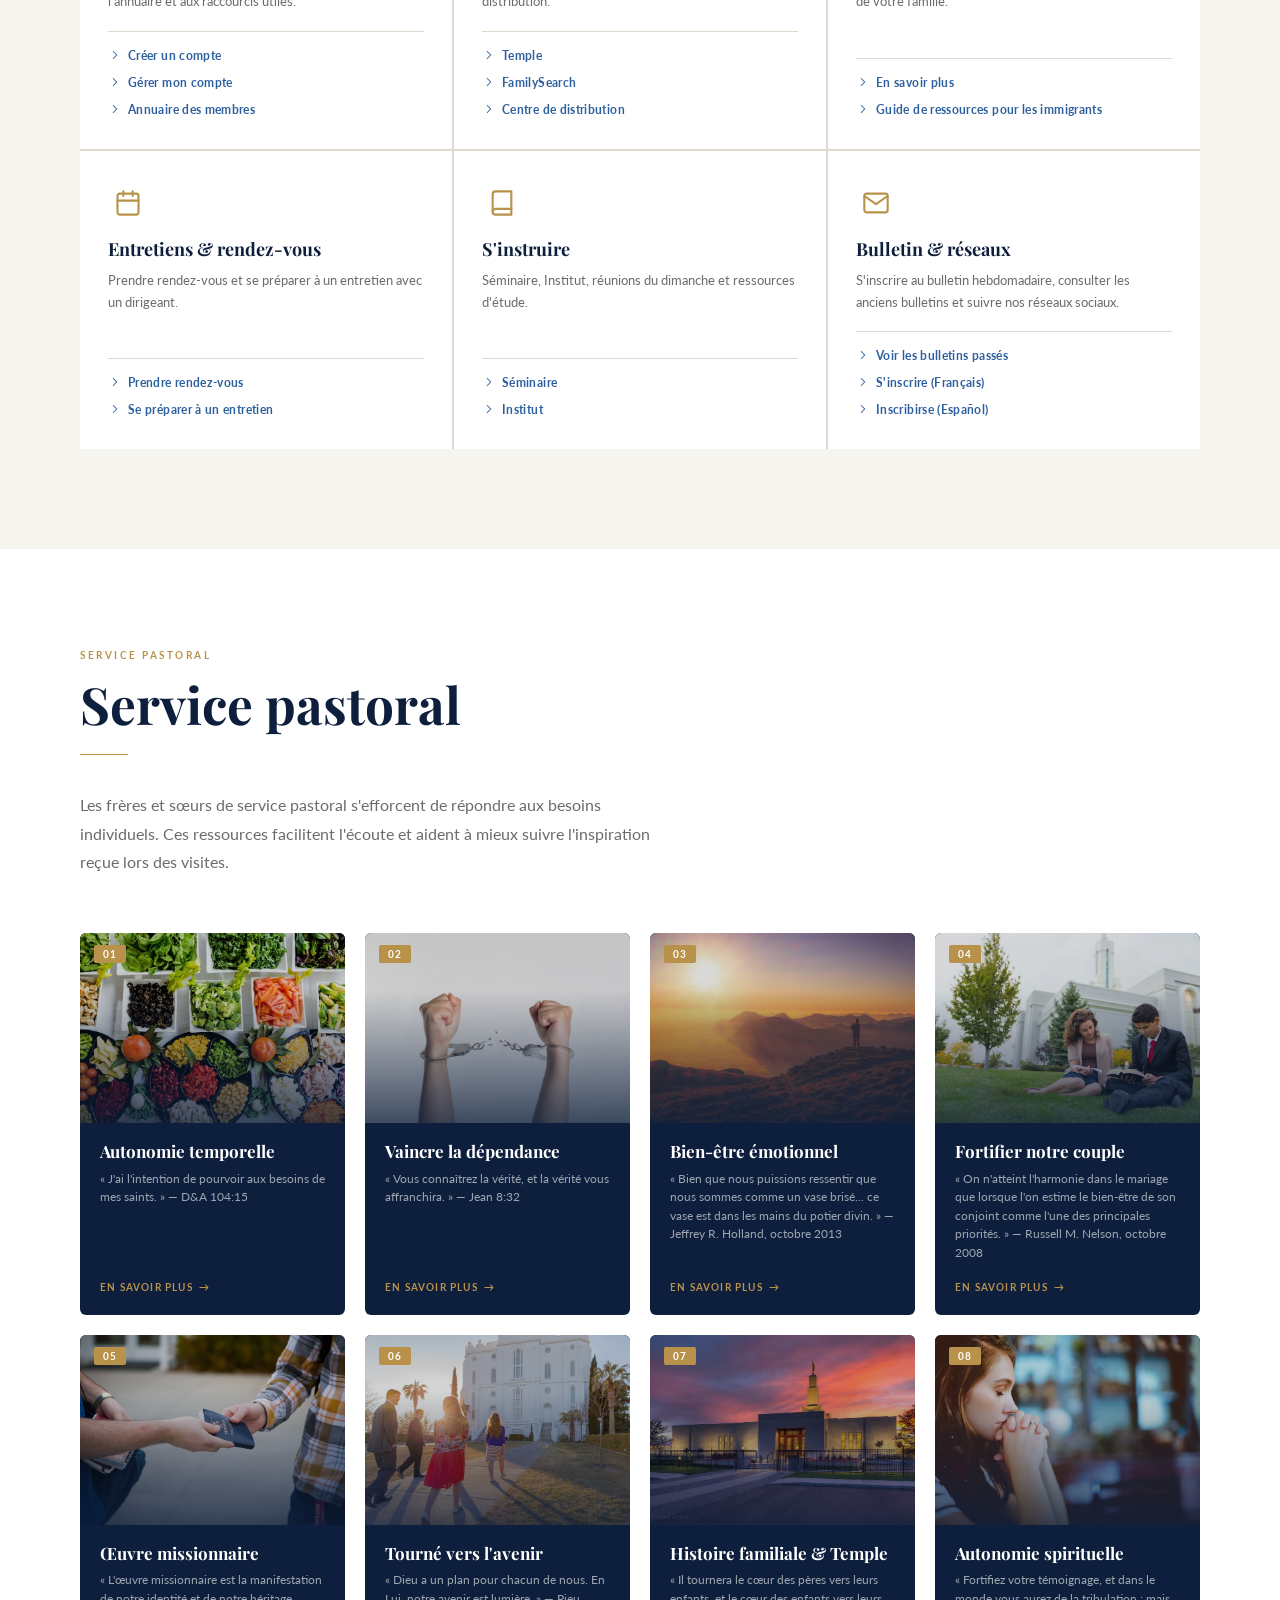
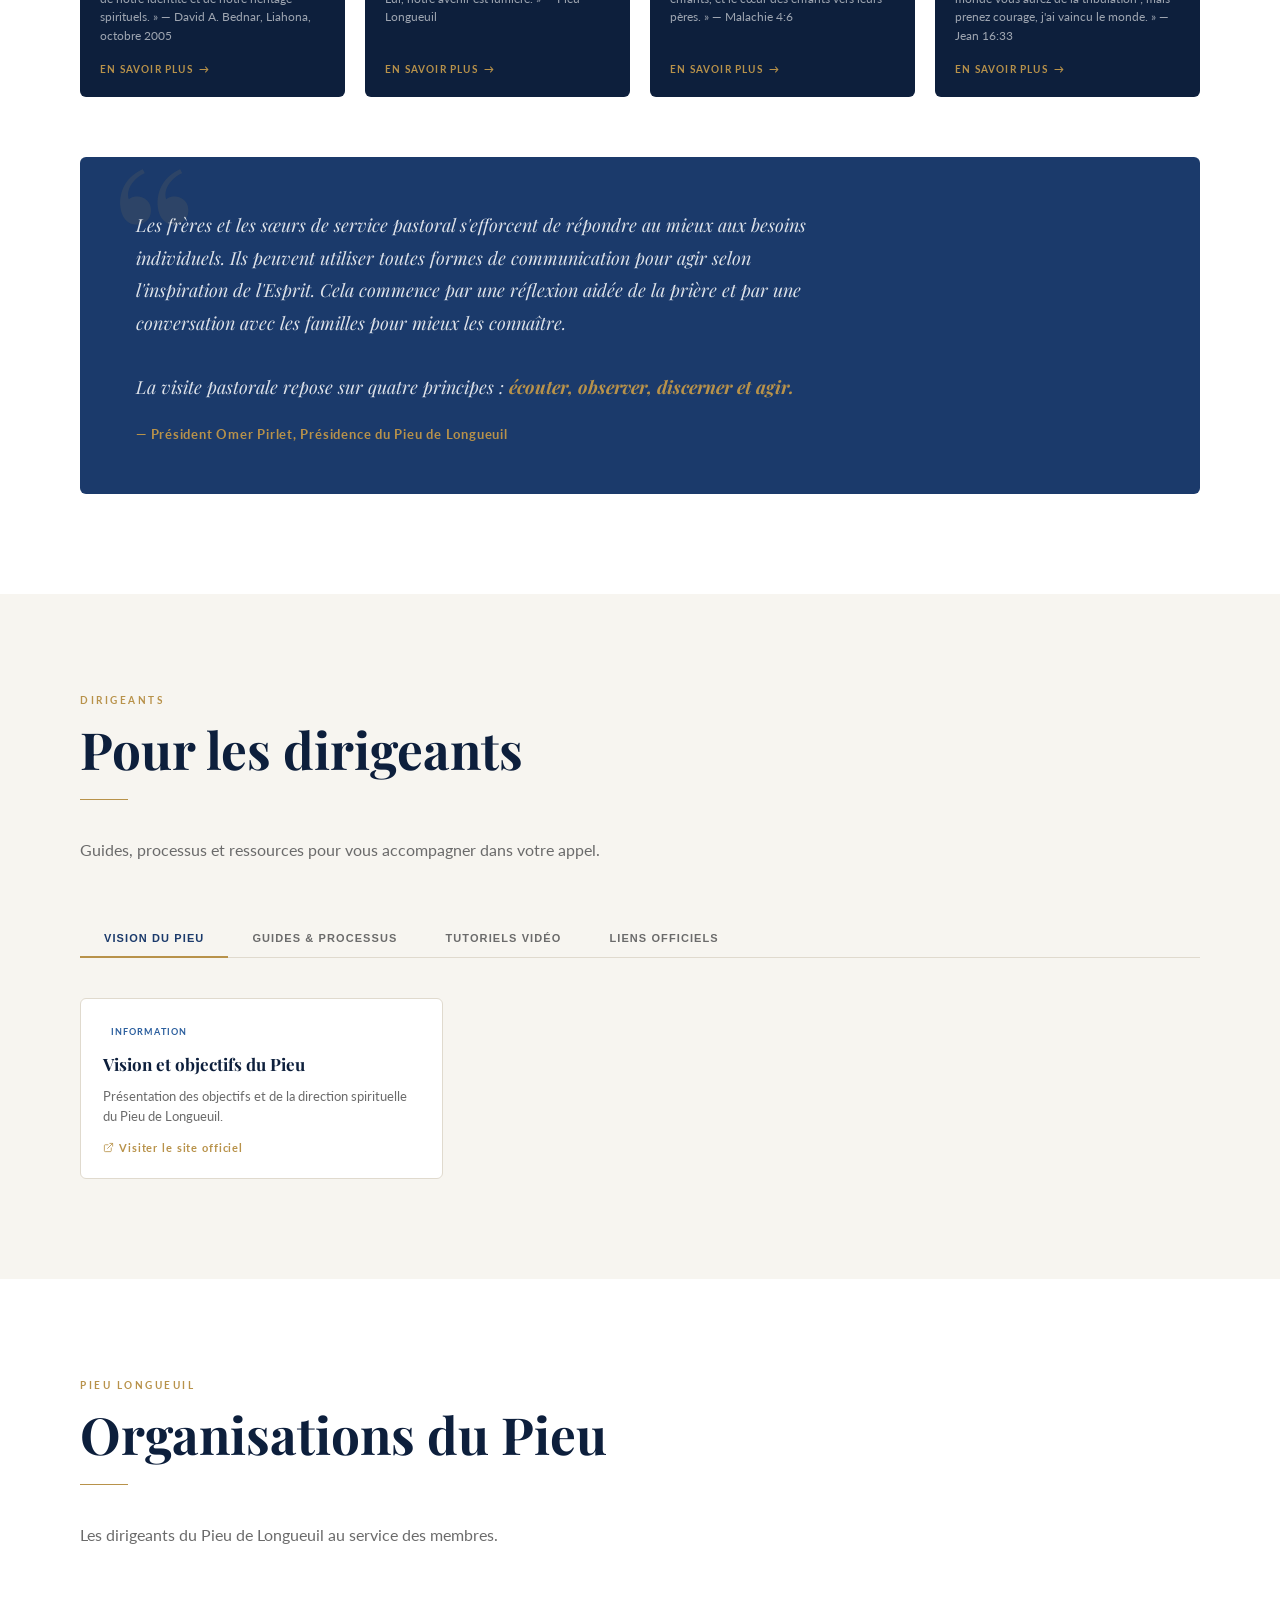
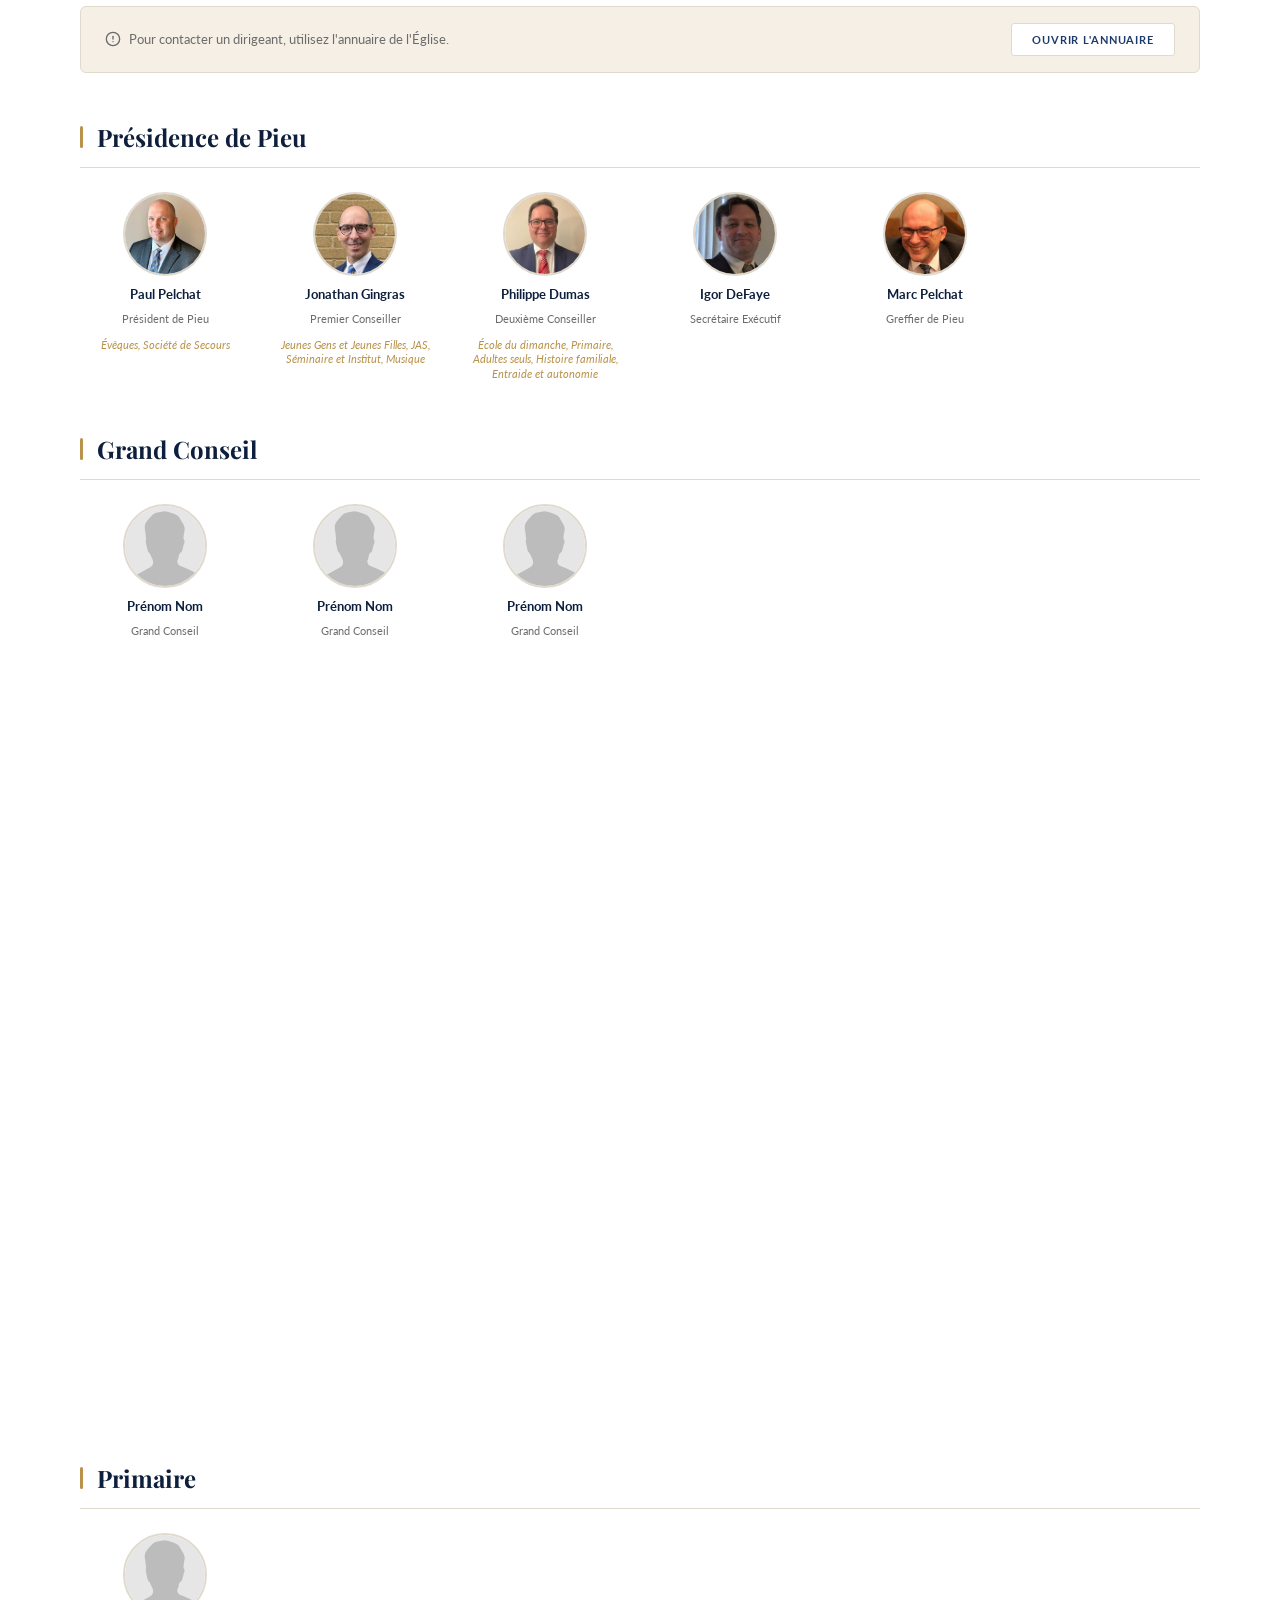
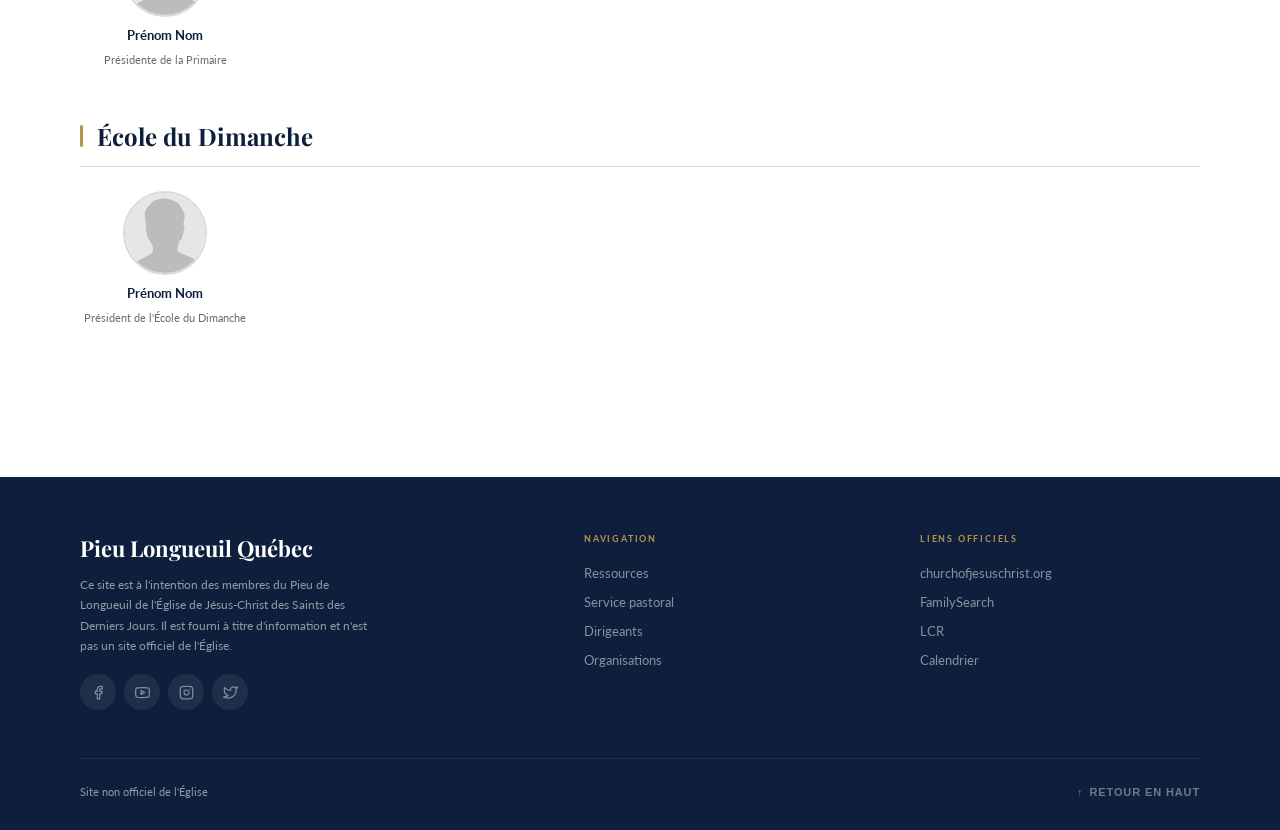
==== commit 067688f2: "Remove Netlify Identity widget integration Removed Netlify Identity widget script and related initia" ====
--- a/index.html
+++ b/index.html
@@ -172,19 +172,7 @@
 <div class="fiche-panel-overlay" id="fiche-overlay" role="dialog" aria-modal="true" aria-label="Fiche de service pastoral">
   <div class="fiche-panel" id="fiche-panel"></div>
 </div>
-
-<script src="https://identity.netlify.com/v1/netlify-identity-widget.js"></script>
-<script>
-  if (window.netlifyIdentity) {
-    window.netlifyIdentity.on("init", function(user) {
-      if (!user) {
-        window.netlifyIdentity.on("login", function() {
-          document.location.href = "/admin/";
-        });
-      }
-    });
-  }
-</script>
+  
 <script src="js/config.js"></script>
 <script src="js/i18n.js"></script>
 <script src="data/fiches.js"></script>
--- a/css/main.css
+++ b/css/main.css
@@ -160,6 +160,7 @@
 .leader-card:hover .leader-photo { border-color:var(--c-secondary); }
 .leader-name { font-size:13px; font-weight:700; color:var(--c-dark); }
 .leader-role { font-size:11px; color:var(--c-muted); line-height:1.3; }
+.leader-responsibility { font-size:11px; color:var(--c-secondary); font-style:italic; line-height:1.3; margin-top:2px; }
 
 /* PASTORAL QUOTE */
 .pastoral-quote-block { background:var(--c-primary); border-radius:var(--radius); padding:52px 56px; color:rgba(255,255,255,0.85); position:relative; overflow:hidden; margin-top:60px; }
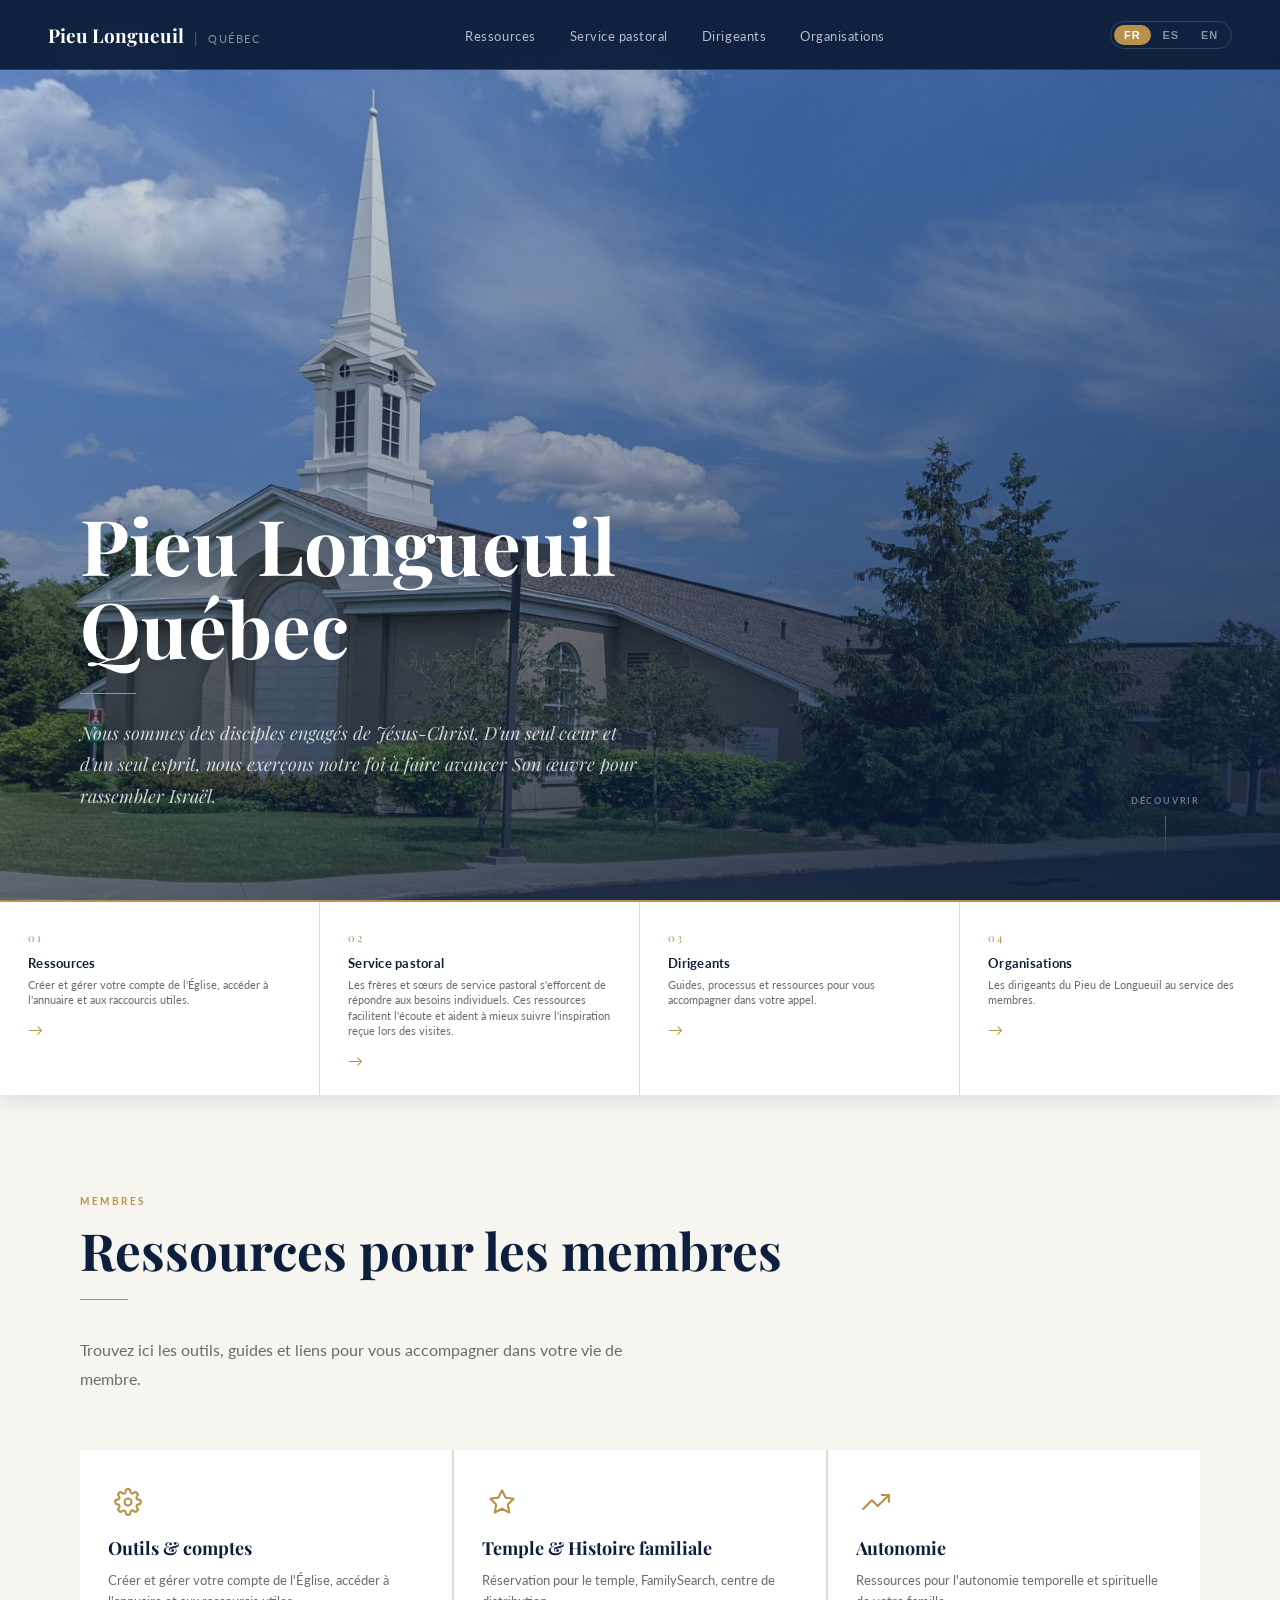
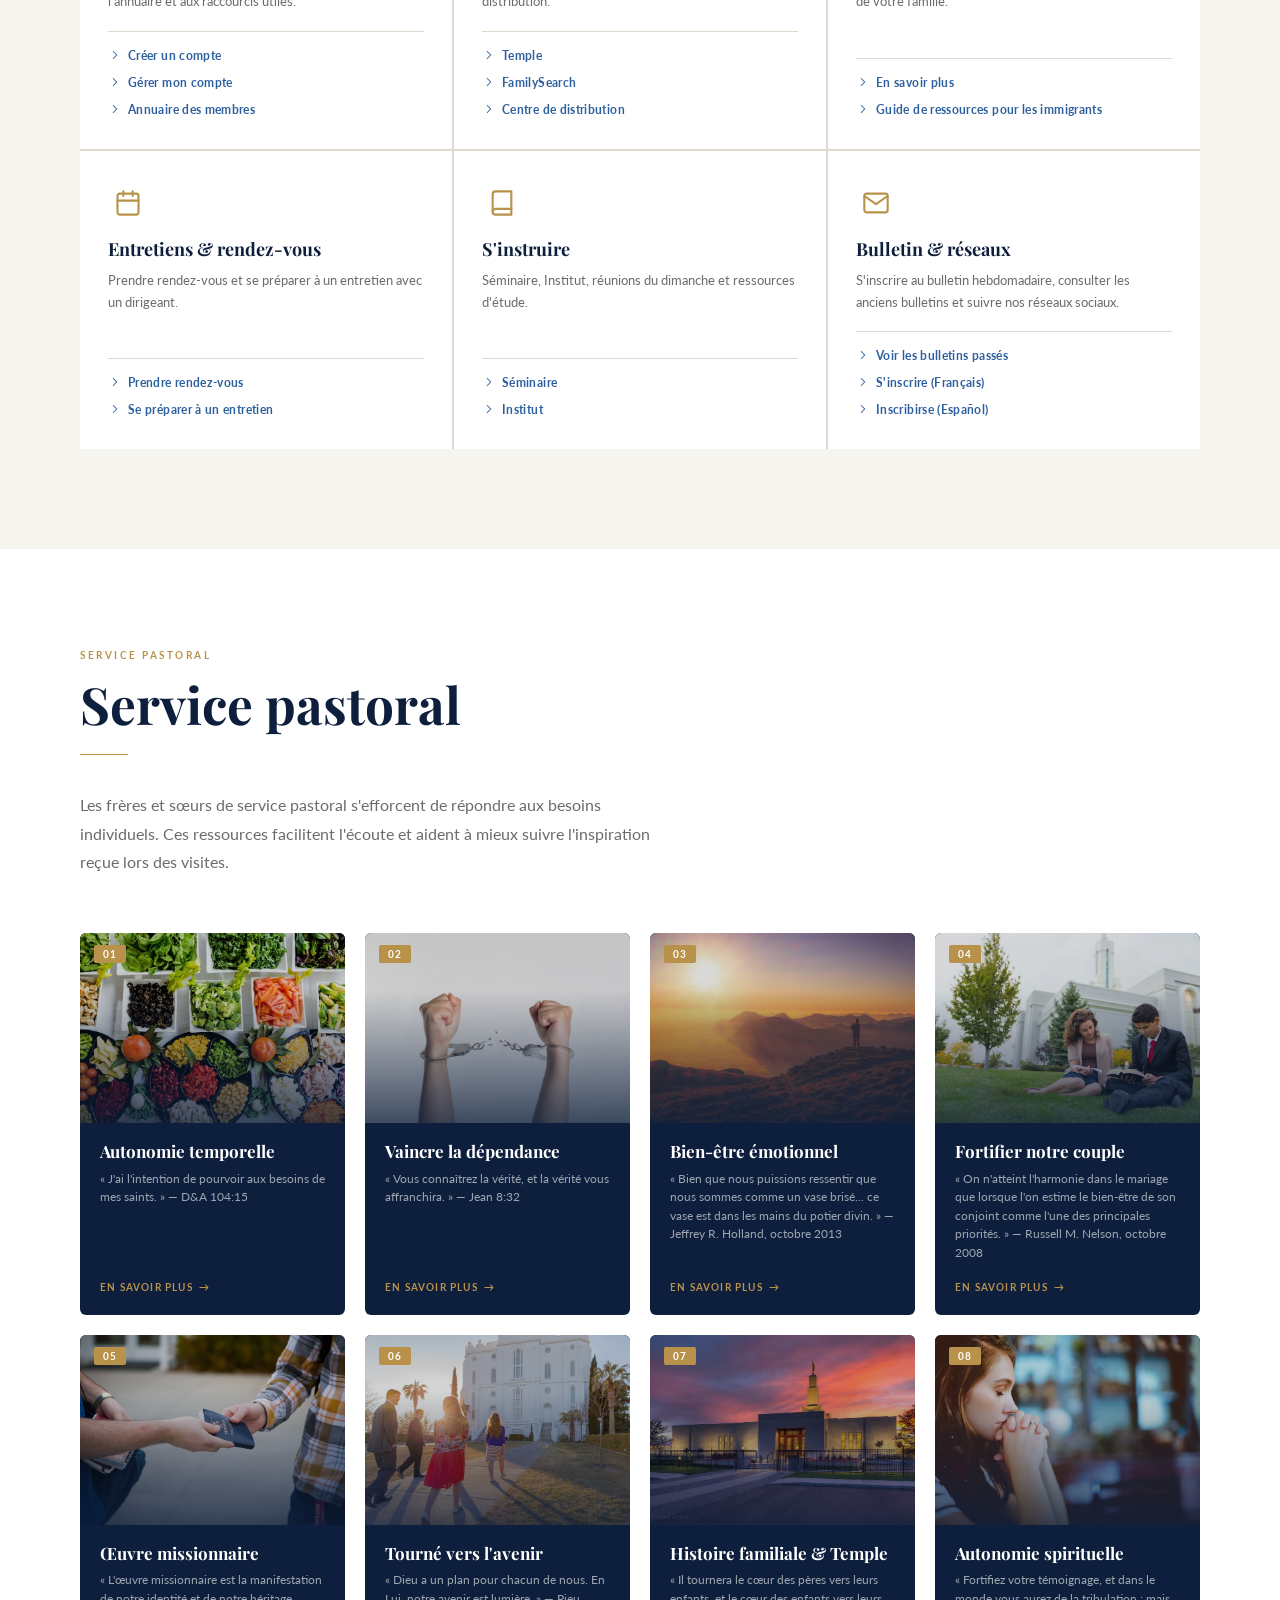
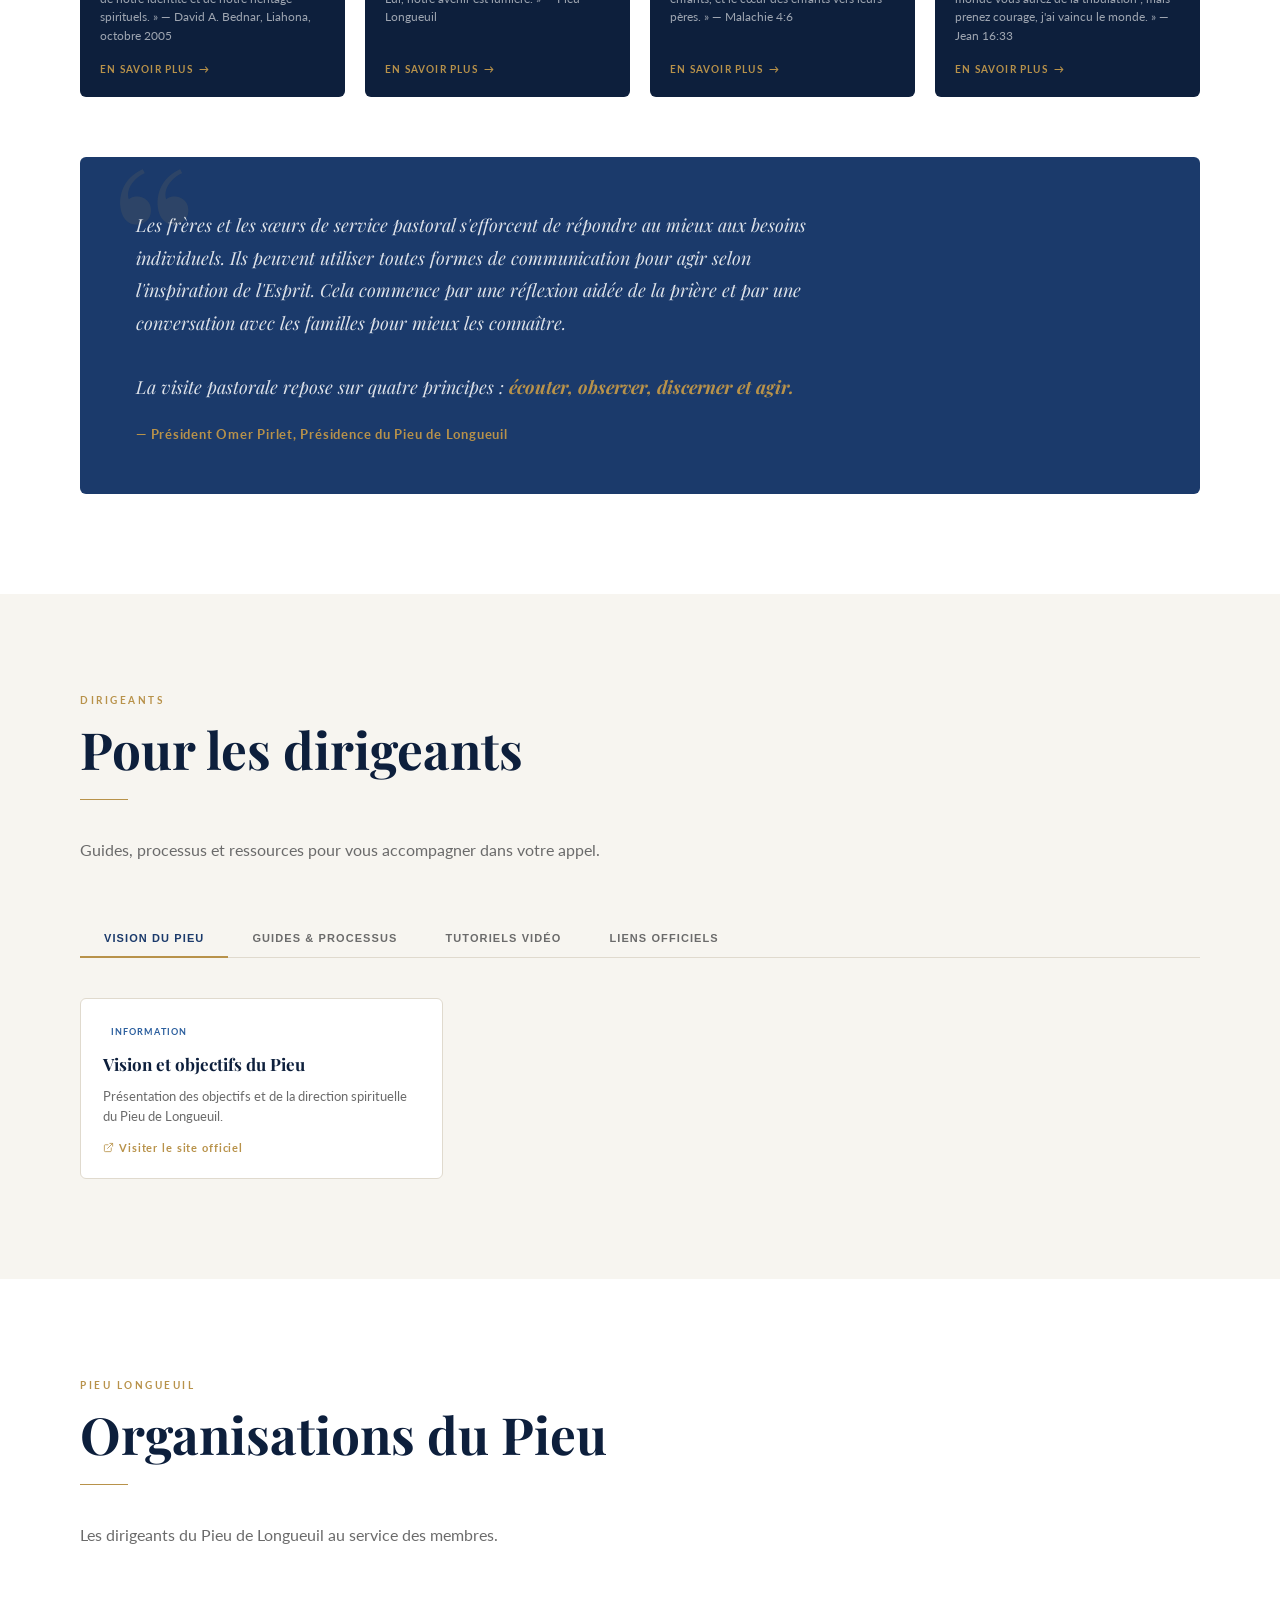
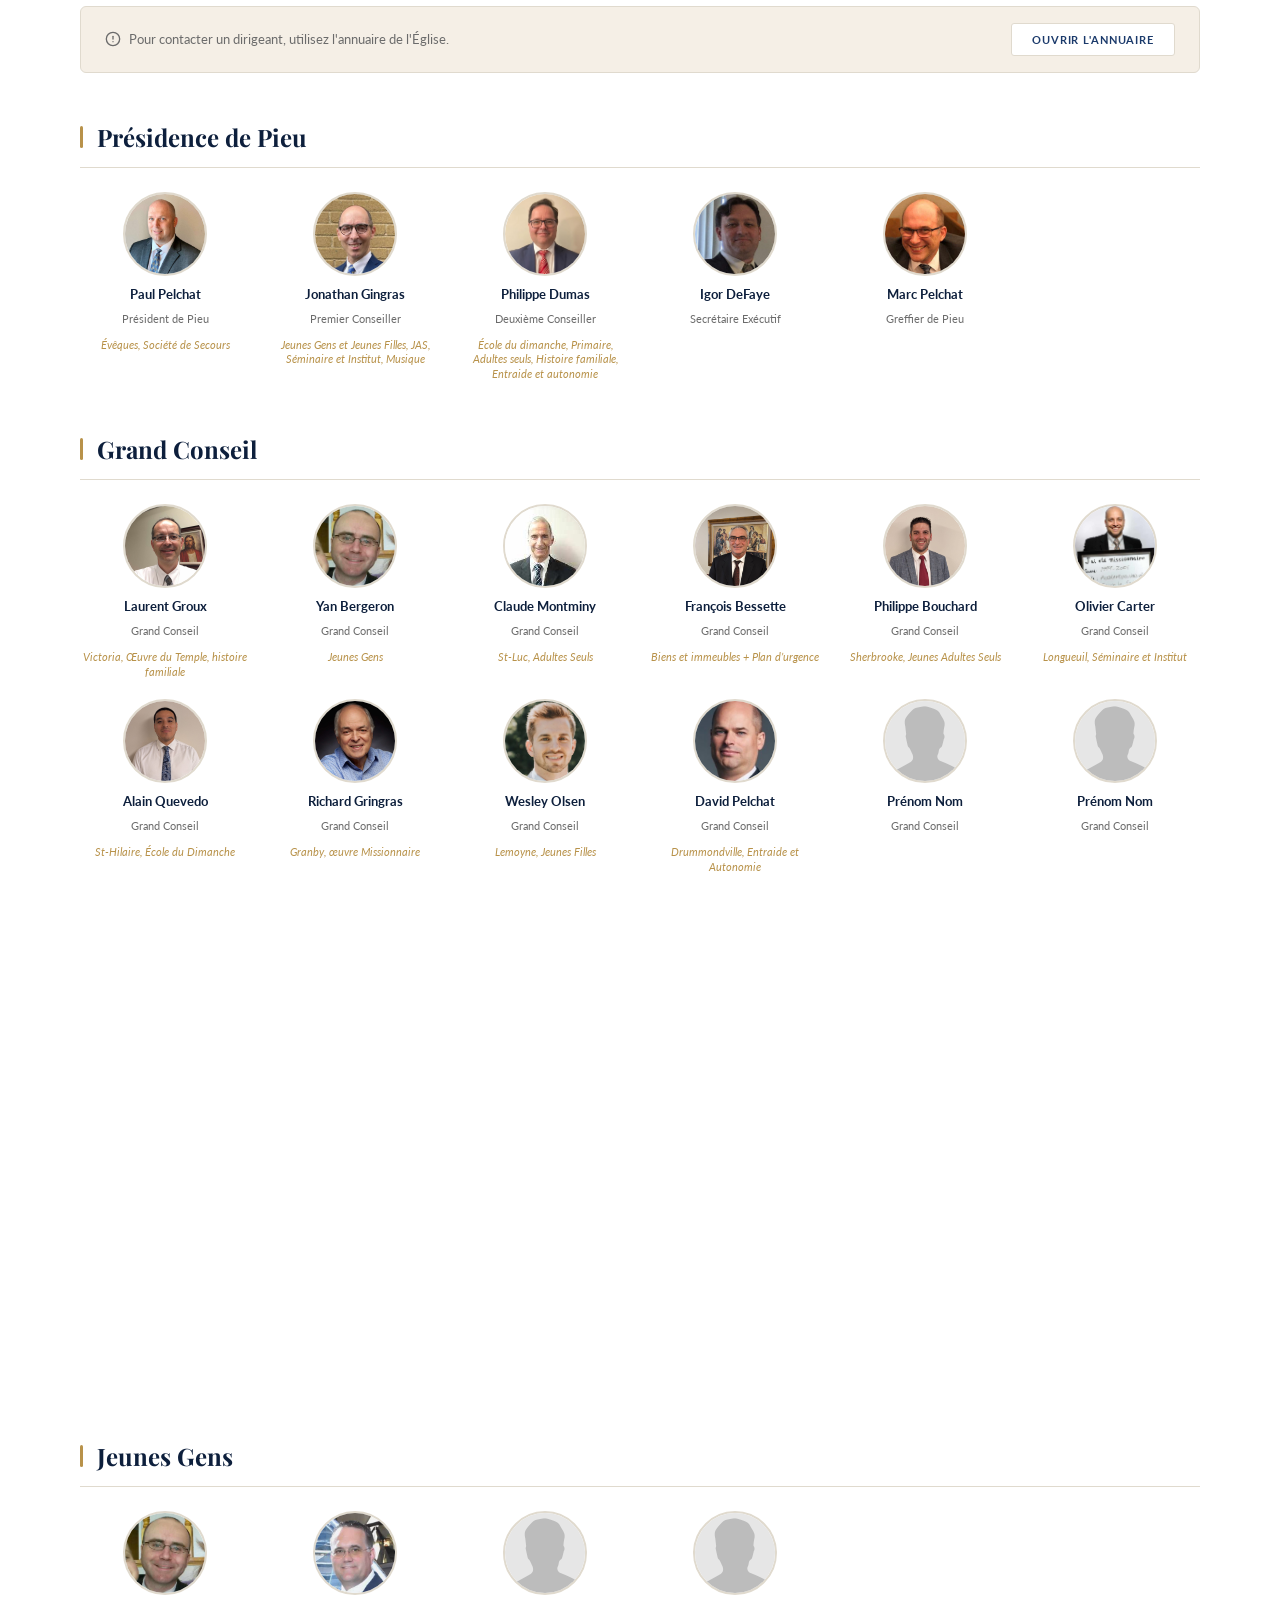
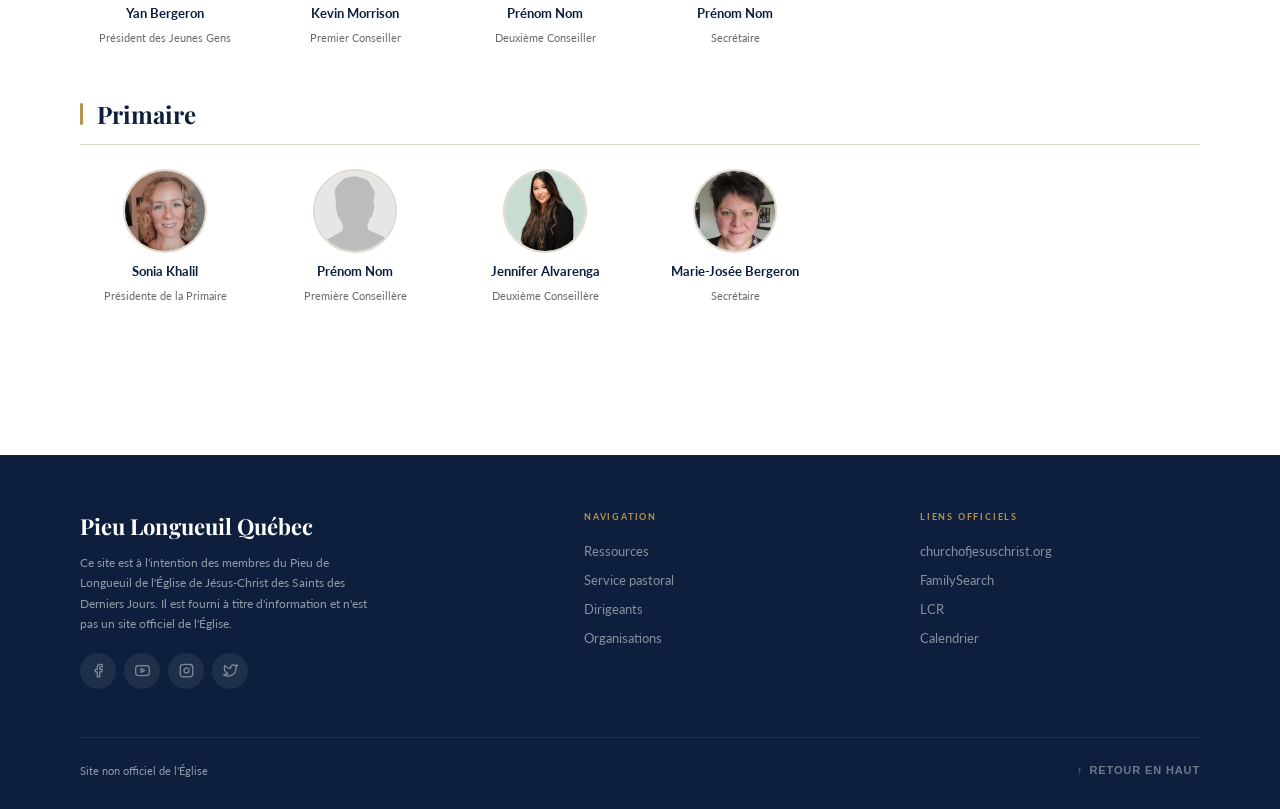
==== commit e2b4bedd: "adding notion of subpages" ====
--- a/index.html
+++ b/index.html
@@ -23,6 +23,13 @@
     <li><a href="#pastoral"      data-i18n="nav_pastoral">Service pastoral</a></li>
     <li><a href="#dirigeants"    data-i18n="nav_dirigeants">Dirigeants</a></li>
     <li><a href="#organisations" data-i18n="nav_organisations">Organisations</a></li>
+    <li id="nav-pages-dropdown" style="display:none; position:relative;">
+      <a href="#" class="nav-dropdown-trigger" id="nav-pages-trigger" aria-haspopup="true" aria-expanded="false">
+        <span id="nav-pages-label" data-i18n="nav_pages">Pages</span>
+        <svg width="12" height="12" viewBox="0 0 24 24" fill="none" stroke="currentColor" stroke-width="2.5" stroke-linecap="round" stroke-linejoin="round" style="margin-left:4px;transition:transform 0.2s"><polyline points="6 9 12 15 18 9"/></svg>
+      </a>
+      <ul class="nav-dropdown" id="nav-pages-list" role="menu"></ul>
+    </li>
   </ul>
   <div class="nav-right">
     <div class="lang-switcher">
@@ -39,6 +46,10 @@
   <a href="#pastoral"      data-i18n="nav_pastoral">Service pastoral</a>
   <a href="#dirigeants"    data-i18n="nav_dirigeants">Dirigeants</a>
   <a href="#organisations" data-i18n="nav_organisations">Organisations</a>
+  <div id="mobile-pages-section" style="display:none">
+    <div style="font-size:10px;font-weight:700;color:var(--c-secondary);letter-spacing:0.15em;text-transform:uppercase;padding:12px 0 6px" data-i18n="nav_pages">Pages</div>
+    <div id="mobile-pages-list"></div>
+  </div>
   <div class="mobile-nav-lang">
     <button class="lang-btn" data-lang="fr">FR</button>
     <button class="lang-btn" data-lang="es">ES</button>
--- a/css/main.css
+++ b/css/main.css
@@ -198,6 +198,43 @@
 .reveal { opacity:0; transform:translateY(18px); transition:opacity 0.6s ease,transform 0.6s ease; }
 .reveal.visible { opacity:1; transform:translateY(0); }
 
+
+/* ── Nav dropdown (subpages) ─────────────────────────────── */
+.nav-dropdown-trigger {
+  display: flex !important;
+  align-items: center;
+}
+.nav-dropdown {
+  display: none;
+  position: absolute;
+  top: calc(100% + 8px);
+  left: 0;
+  min-width: 200px;
+  background: rgba(11,26,54,0.99);
+  border: 1px solid rgba(184,146,74,0.25);
+  border-radius: var(--radius);
+  box-shadow: var(--shadow-lg);
+  list-style: none;
+  padding: 6px 0;
+  z-index: 1001;
+}
+.nav-dropdown.open { display: block; }
+.nav-dropdown li a {
+  display: block;
+  padding: 10px 18px;
+  font-size: 13px;
+  color: rgba(255,255,255,0.75);
+  text-decoration: none;
+  transition: all var(--transition);
+  white-space: nowrap;
+}
+.nav-dropdown li a:hover,
+.nav-dropdown li a.active {
+  color: #fff;
+  background: rgba(184,146,74,0.15);
+}
+.nav-dropdown li a.active { color: var(--c-secondary); }
+
 /* RESPONSIVE */
 @media (max-width:1100px) { .pastoral-grid{grid-template-columns:repeat(2,1fr)} .res-grid{grid-template-columns:repeat(2,1fr)} }
 @media (max-width:1024px) { .section{padding:72px 48px} #nav,#footer{padding-left:32px;padding-right:32px} .hero-content{padding:0 48px 80px} }
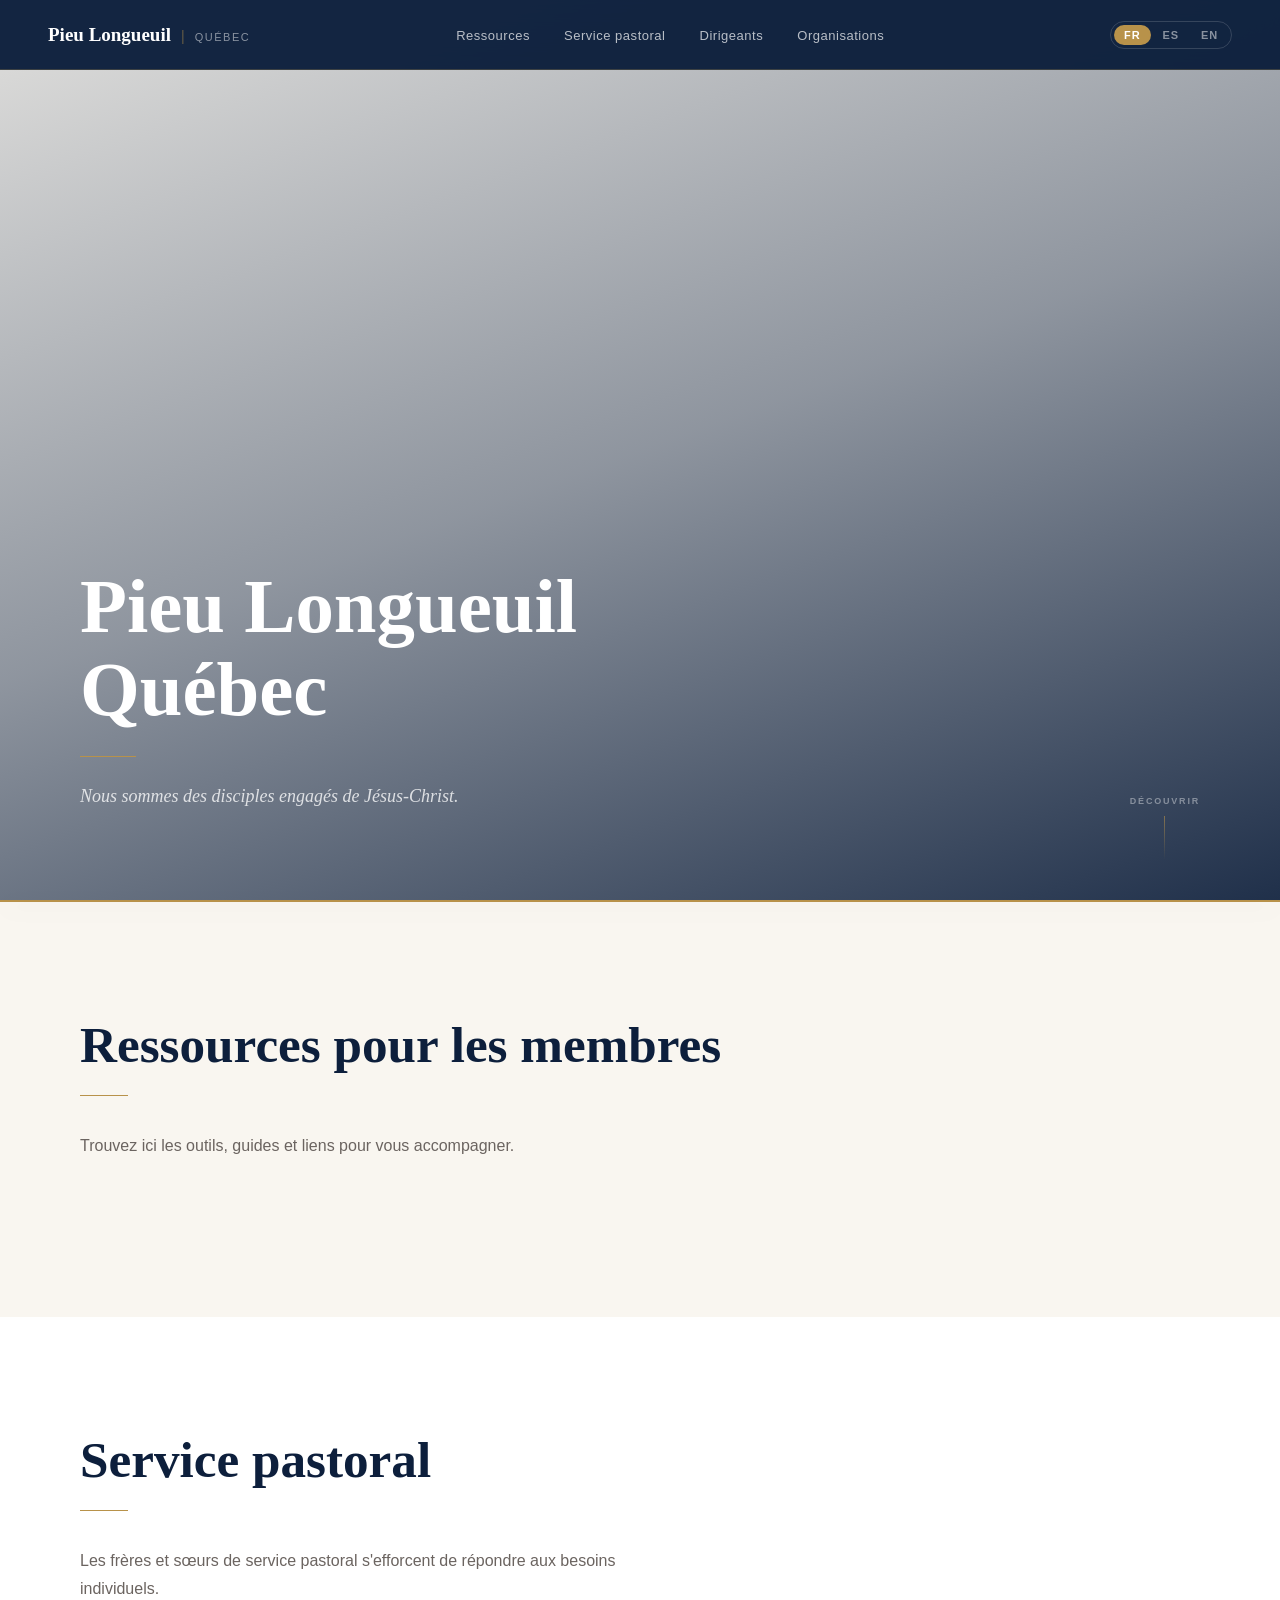
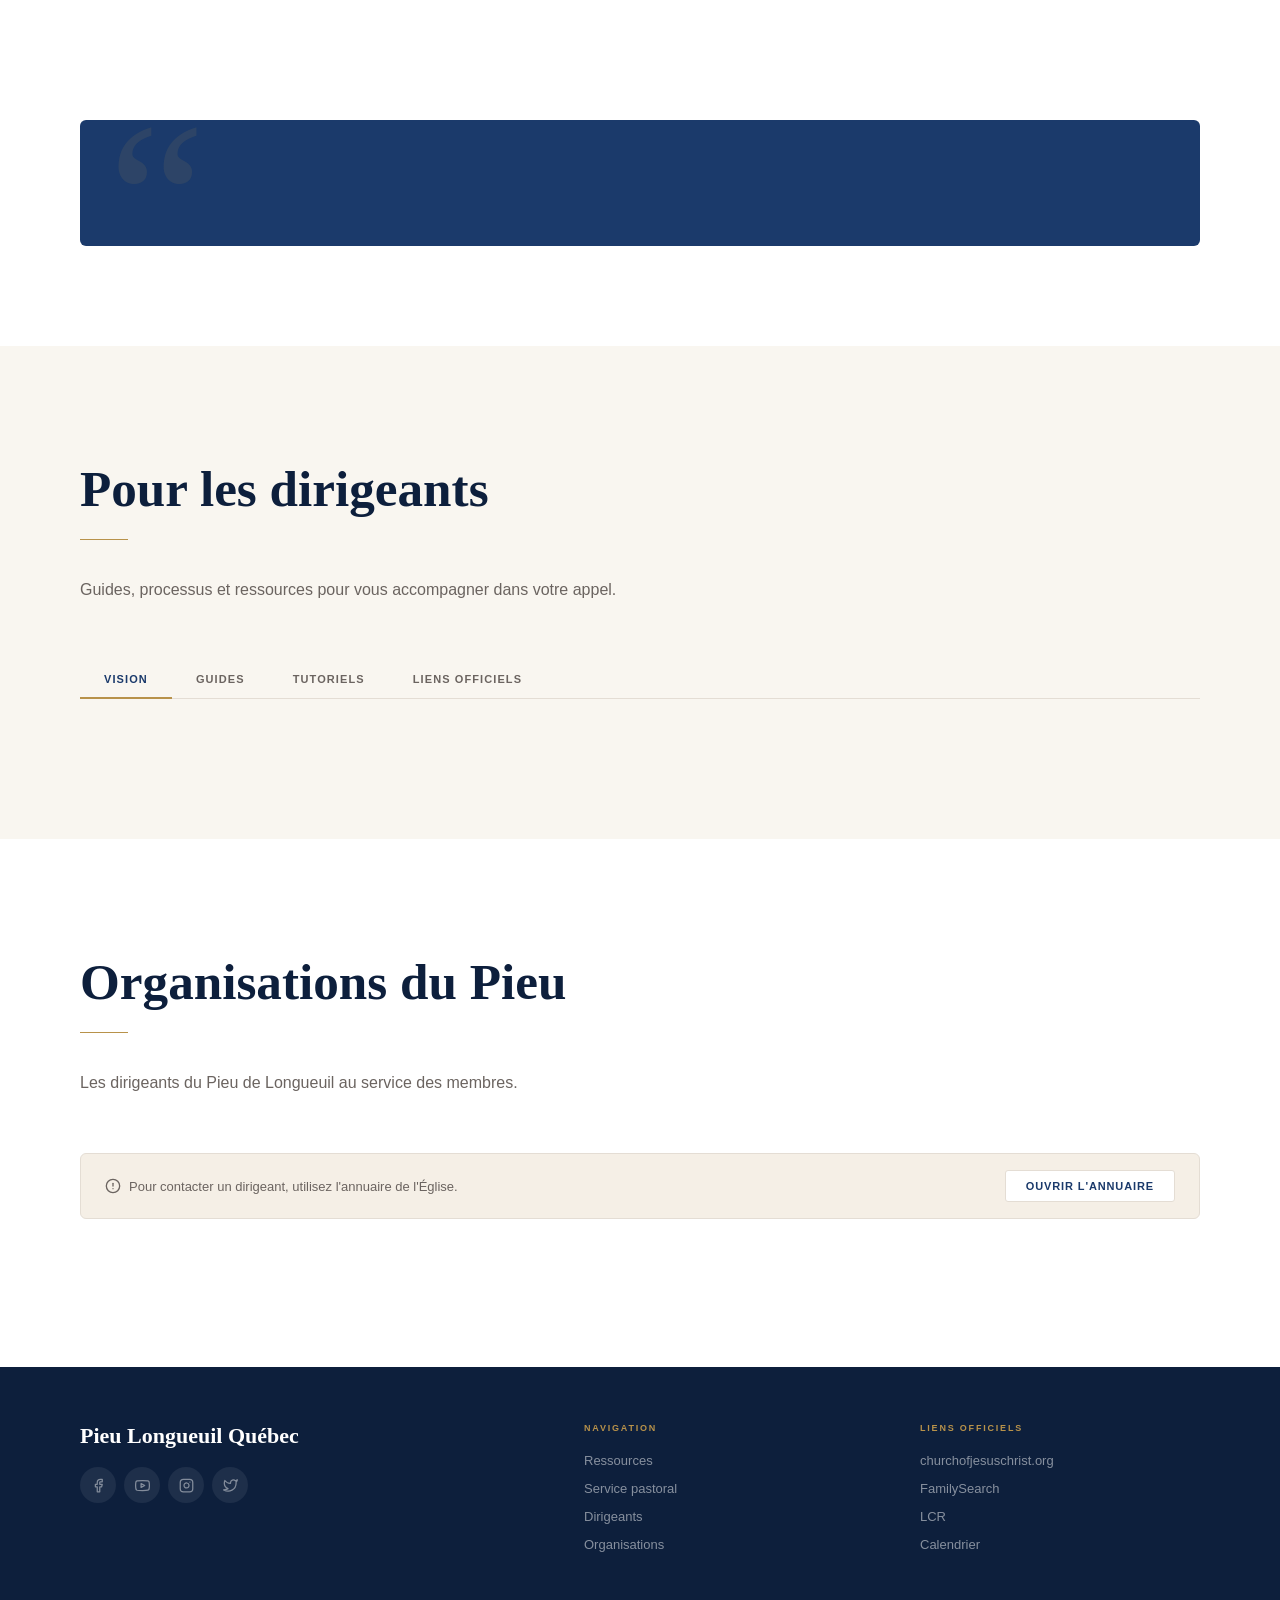
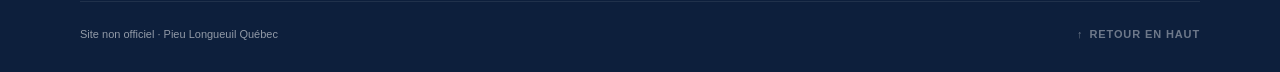
==== commit 513e9562: "adding missing translation" ====
--- a/index.html
+++ b/index.html
@@ -23,13 +23,6 @@
     <li><a href="#pastoral"      data-i18n="nav_pastoral">Service pastoral</a></li>
     <li><a href="#dirigeants"    data-i18n="nav_dirigeants">Dirigeants</a></li>
     <li><a href="#organisations" data-i18n="nav_organisations">Organisations</a></li>
-    <li id="nav-pages-dropdown" style="display:none; position:relative;">
-      <a href="#" class="nav-dropdown-trigger" id="nav-pages-trigger" aria-haspopup="true" aria-expanded="false">
-        <span id="nav-pages-label" data-i18n="nav_pages">Pages</span>
-        <svg width="12" height="12" viewBox="0 0 24 24" fill="none" stroke="currentColor" stroke-width="2.5" stroke-linecap="round" stroke-linejoin="round" style="margin-left:4px;transition:transform 0.2s"><polyline points="6 9 12 15 18 9"/></svg>
-      </a>
-      <ul class="nav-dropdown" id="nav-pages-list" role="menu"></ul>
-    </li>
   </ul>
   <div class="nav-right">
     <div class="lang-switcher">
@@ -46,10 +39,6 @@
   <a href="#pastoral"      data-i18n="nav_pastoral">Service pastoral</a>
   <a href="#dirigeants"    data-i18n="nav_dirigeants">Dirigeants</a>
   <a href="#organisations" data-i18n="nav_organisations">Organisations</a>
-  <div id="mobile-pages-section" style="display:none">
-    <div style="font-size:10px;font-weight:700;color:var(--c-secondary);letter-spacing:0.15em;text-transform:uppercase;padding:12px 0 6px" data-i18n="nav_pages">Pages</div>
-    <div id="mobile-pages-list"></div>
-  </div>
   <div class="mobile-nav-lang">
     <button class="lang-btn" data-lang="fr">FR</button>
     <button class="lang-btn" data-lang="es">ES</button>
@@ -78,7 +67,7 @@
 
 <!-- RESSOURCES -->
 <section id="ressources" class="section">
-  <p class="sec-eyebrow">Membres</p>
+  <p class="sec-eyebrow" id="eyebrow-membres"></p>
   <h2 class="sec-title" data-i18n="ressources_title">Ressources pour les membres</h2>
   <div class="sec-rule"></div>
   <p class="sec-intro" data-i18n="ressources_intro">Trouvez ici les outils, guides et liens pour vous accompagner.</p>
@@ -87,20 +76,20 @@
 
 <!-- SERVICE PASTORAL -->
 <section id="pastoral" class="section section-alt">
-  <p class="sec-eyebrow">Service pastoral</p>
+  <p class="sec-eyebrow" id="eyebrow-pastoral"></p>
   <h2 class="sec-title" data-i18n="pastoral_title">Service pastoral</h2>
   <div class="sec-rule"></div>
   <p class="sec-intro" data-i18n="pastoral_intro">Les frères et sœurs de service pastoral s'efforcent de répondre aux besoins individuels.</p>
   <div class="pastoral-grid" id="pastoral-grid"></div>
   <div class="pastoral-quote-block">
-    <p class="pqb-text">Les frères et les sœurs de service pastoral s'efforcent de répondre au mieux aux besoins individuels. Ils peuvent utiliser toutes formes de communication pour agir selon l'inspiration de l'Esprit. Cela commence par une réflexion aidée de la prière et par une conversation avec les familles pour mieux les connaître.<br><br>La visite pastorale repose sur quatre principes&nbsp;: <strong style="color:var(--c-secondary)">écouter, observer, discerner et agir.</strong></p>
-    <p class="pqb-attr">— Président Omer Pirlet, Présidence du Pieu de Longueuil</p>
+    <p class="pqb-text" id="pastoral-quote-text"></p>
+    <p class="pqb-attr" id="pastoral-quote-attr"></p>
   </div>
 </section>
 
 <!-- DIRIGEANTS -->
 <section id="dirigeants" class="section">
-  <p class="sec-eyebrow">Dirigeants</p>
+  <p class="sec-eyebrow" id="eyebrow-dirigeants"></p>
   <h2 class="sec-title" data-i18n="dirigeants_title">Pour les dirigeants</h2>
   <div class="sec-rule"></div>
   <p class="sec-intro" data-i18n="dirigeants_intro">Guides, processus et ressources pour vous accompagner dans votre appel.</p>
@@ -118,7 +107,7 @@
 
 <!-- ORGANISATIONS -->
 <section id="organisations" class="section section-alt">
-  <p class="sec-eyebrow">Pieu Longueuil</p>
+  <p class="sec-eyebrow" id="eyebrow-pieu"></p>
   <h2 class="sec-title" data-i18n="org_title">Organisations du Pieu</h2>
   <div class="sec-rule"></div>
   <p class="sec-intro" data-i18n="org_intro">Les dirigeants du Pieu de Longueuil au service des membres.</p>
@@ -136,7 +125,7 @@
 <footer id="footer">
   <div class="footer-grid">
     <div>
-      <div class="footer-brand-name">Pieu Longueuil Québec</div>
+      <div class="footer-brand-name" id="footer-brand-name">Pieu Longueuil Québec</div>
       <p class="footer-disc" id="footer-disclaimer"></p>
       <!--p class="footer-disc" id="footer-church" style="margin-top:6px;opacity:0.4;font-size:11px"></p -->
       <div class="footer-social">
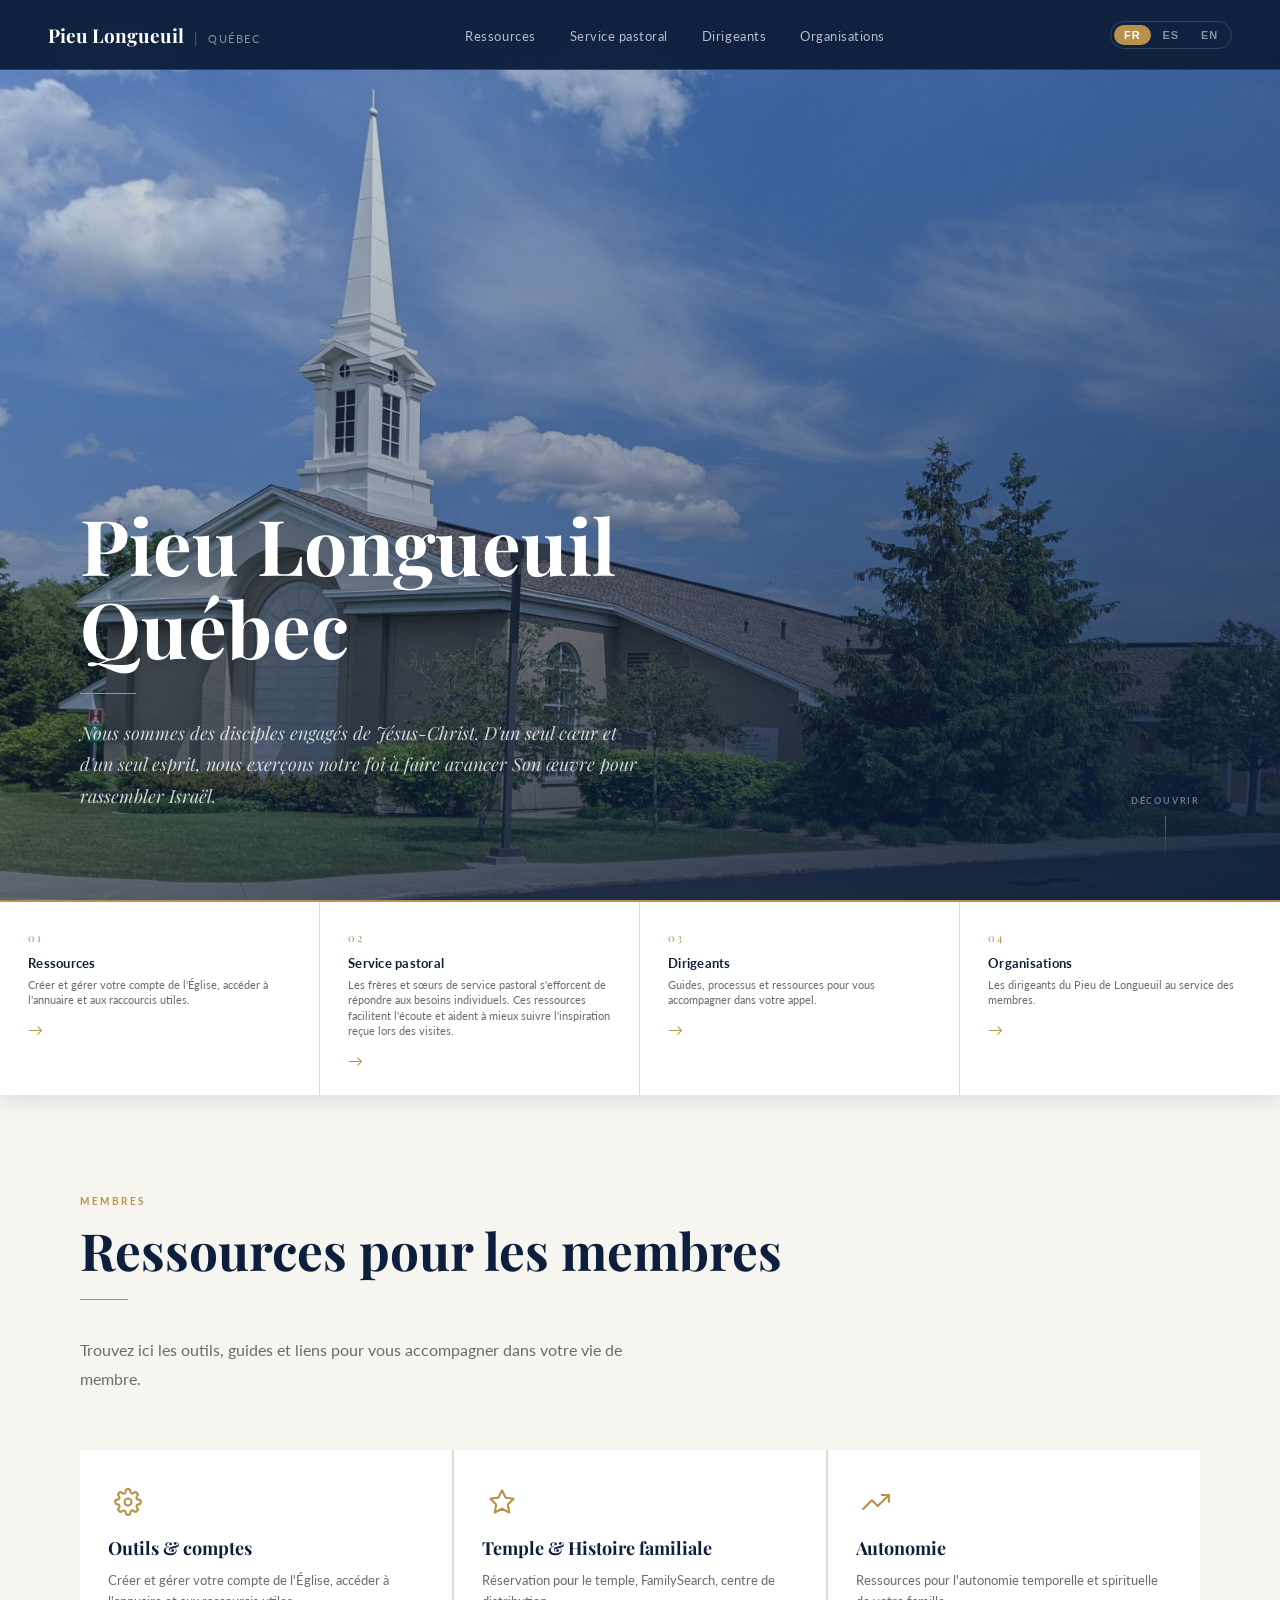
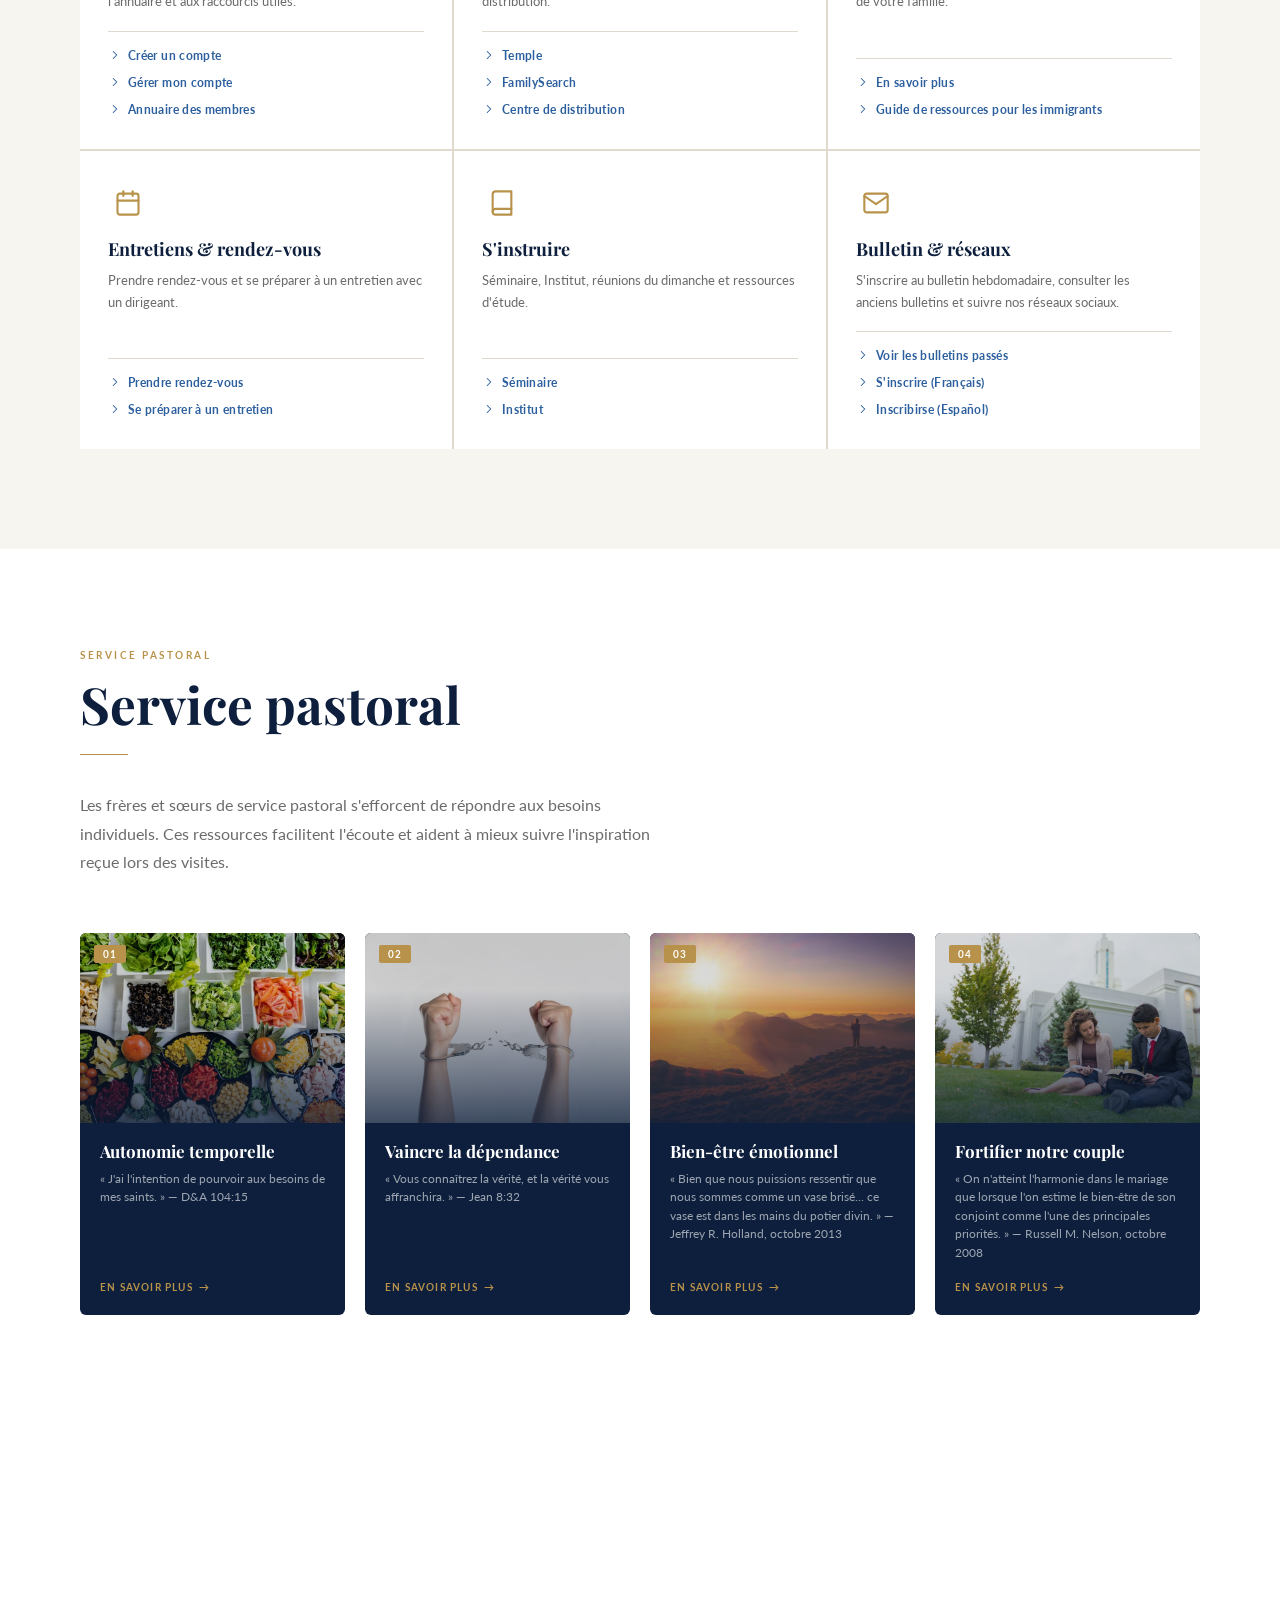
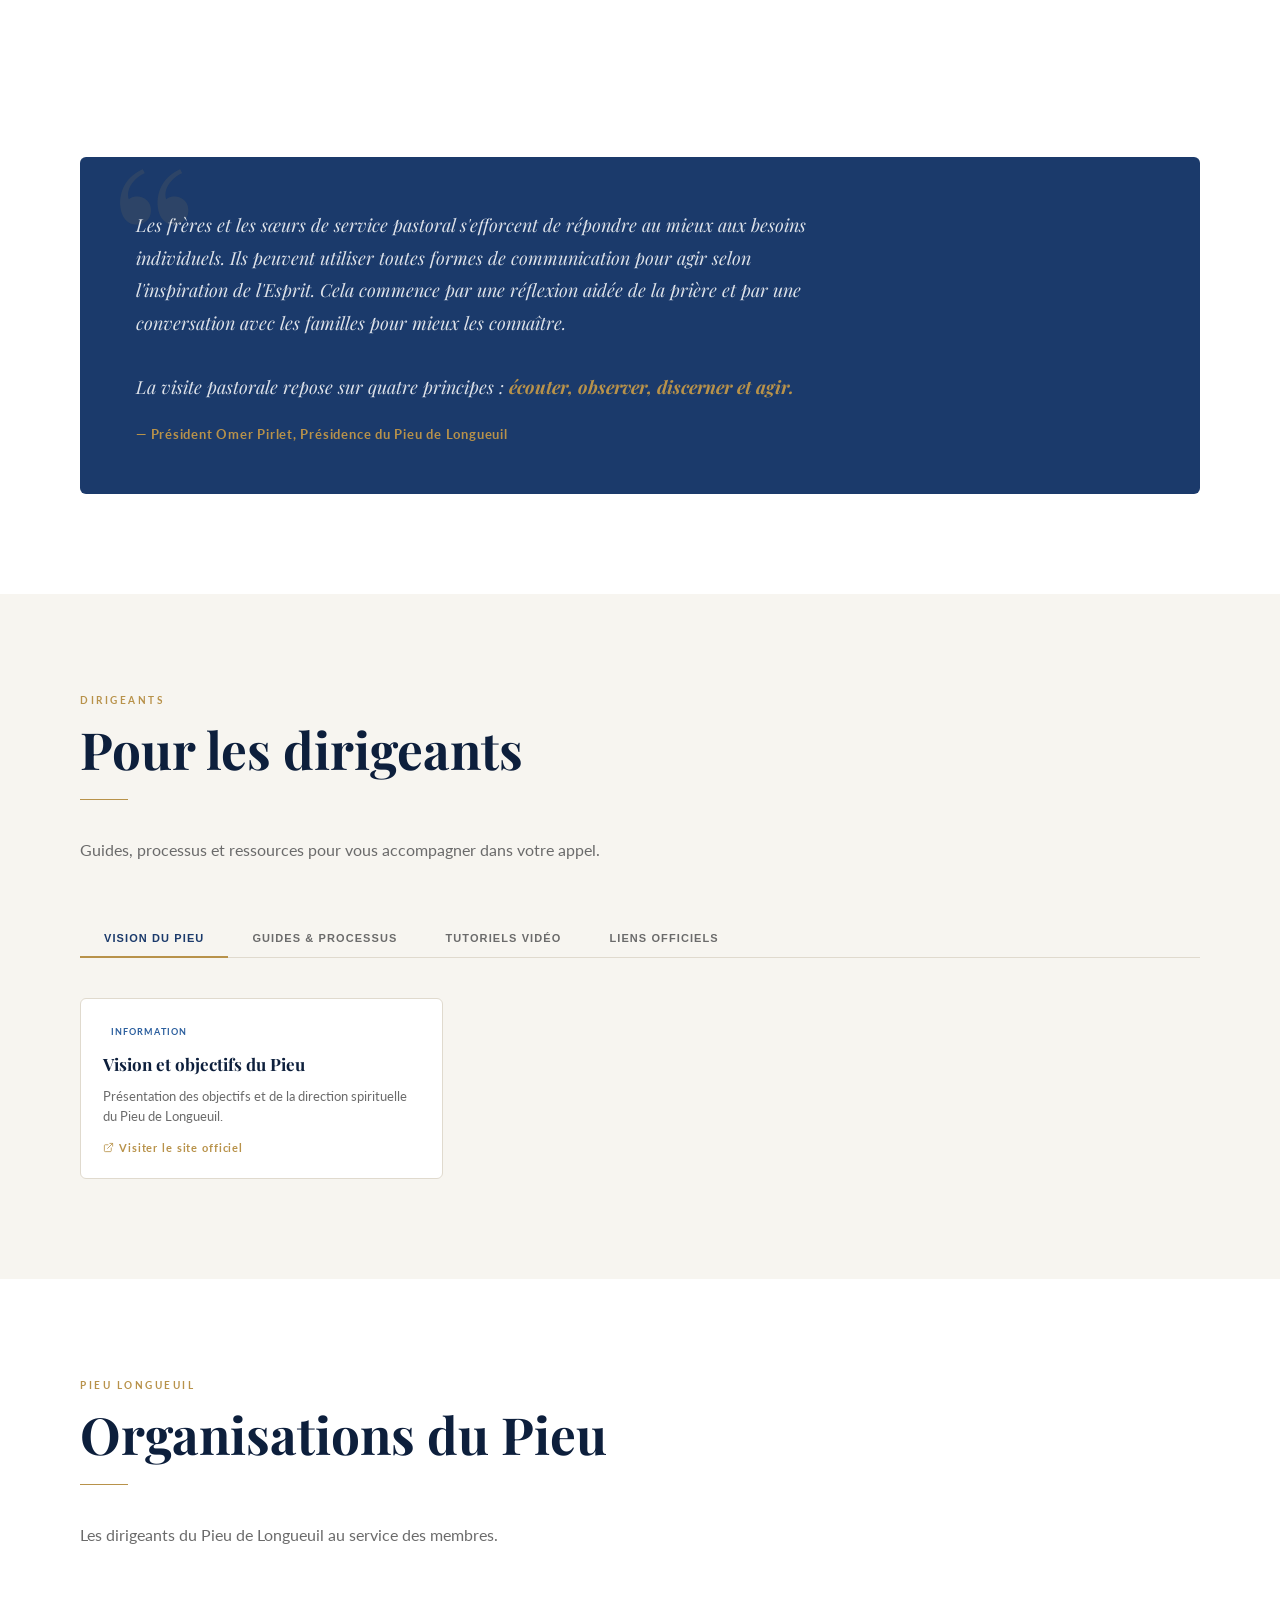
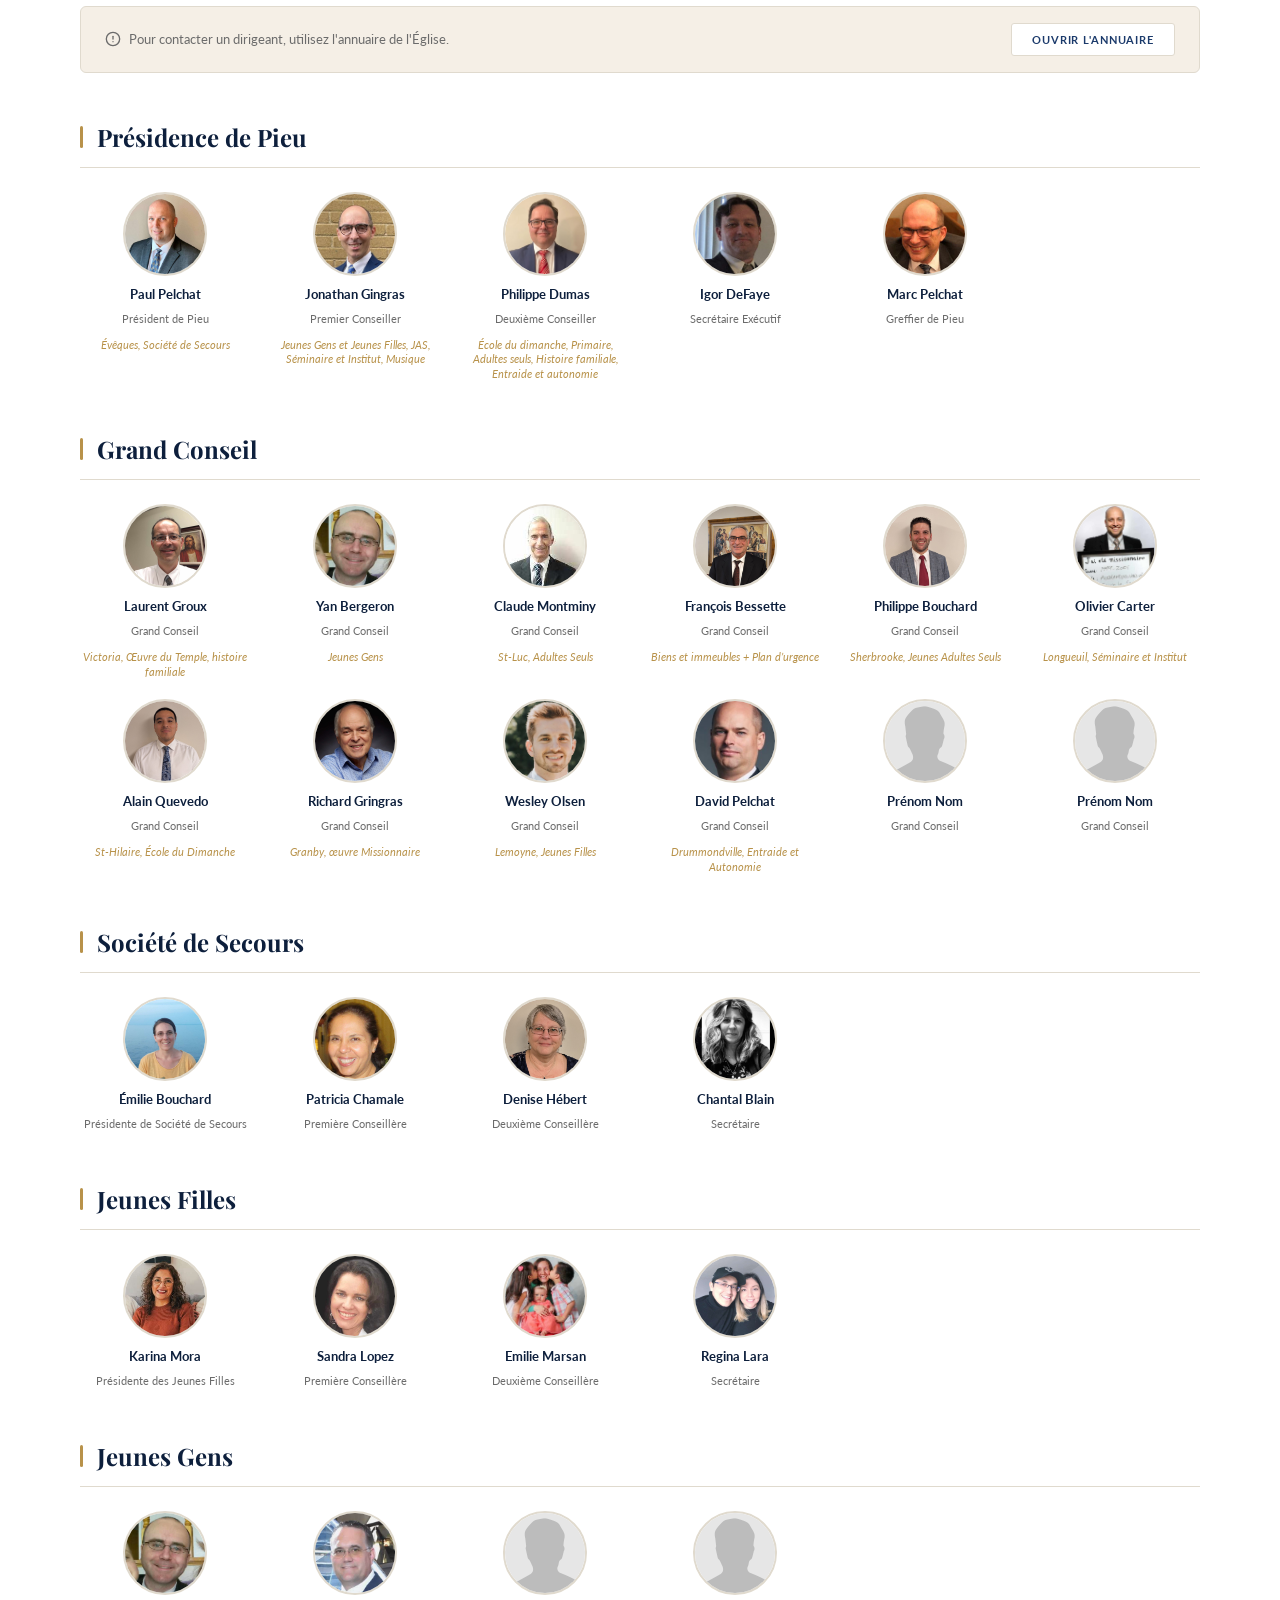
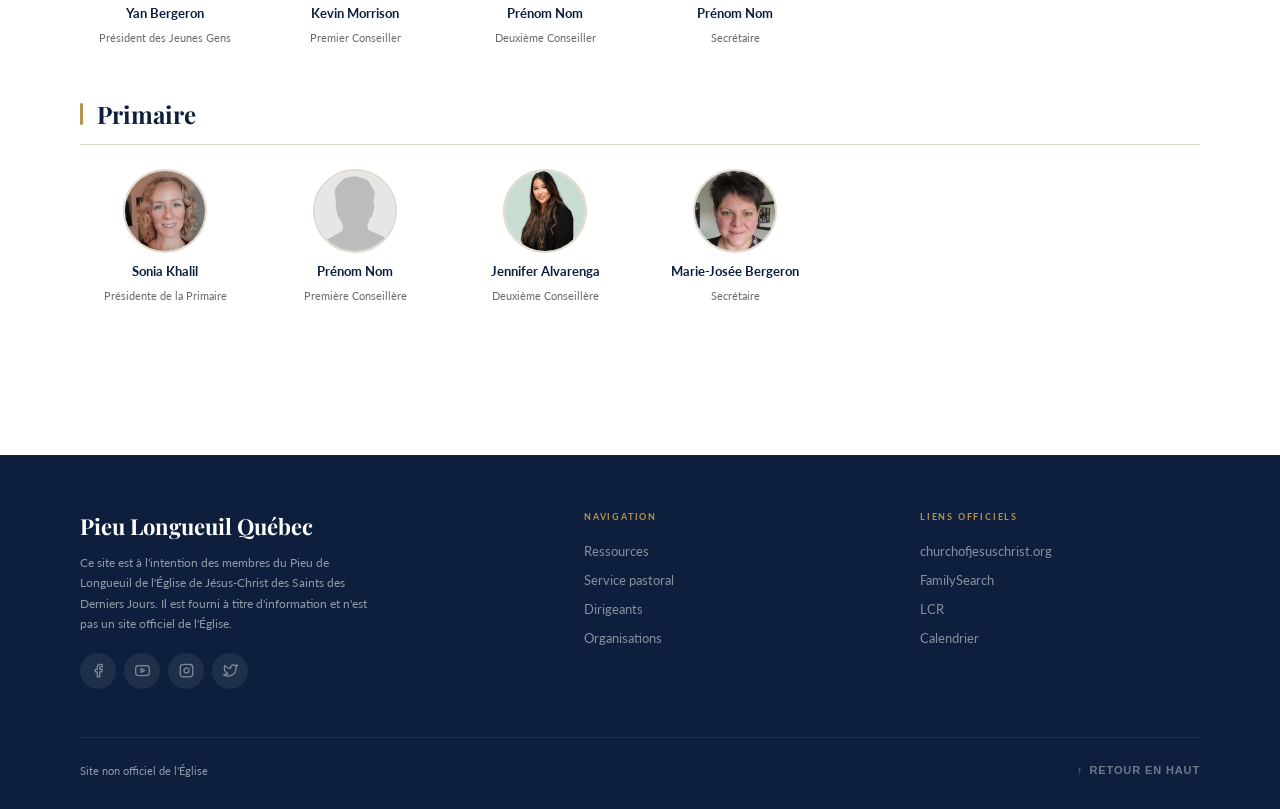
==== commit bf33043f: "Revert "adding missing translation" This reverts commit 513e95623f8305f964a19a594439306190bb4ba7." ====
--- a/index.html
+++ b/index.html
@@ -23,6 +23,13 @@
     <li><a href="#pastoral"      data-i18n="nav_pastoral">Service pastoral</a></li>
     <li><a href="#dirigeants"    data-i18n="nav_dirigeants">Dirigeants</a></li>
     <li><a href="#organisations" data-i18n="nav_organisations">Organisations</a></li>
+    <li id="nav-pages-dropdown" style="display:none; position:relative;">
+      <a href="#" class="nav-dropdown-trigger" id="nav-pages-trigger" aria-haspopup="true" aria-expanded="false">
+        <span id="nav-pages-label" data-i18n="nav_pages">Pages</span>
+        <svg width="12" height="12" viewBox="0 0 24 24" fill="none" stroke="currentColor" stroke-width="2.5" stroke-linecap="round" stroke-linejoin="round" style="margin-left:4px;transition:transform 0.2s"><polyline points="6 9 12 15 18 9"/></svg>
+      </a>
+      <ul class="nav-dropdown" id="nav-pages-list" role="menu"></ul>
+    </li>
   </ul>
   <div class="nav-right">
     <div class="lang-switcher">
@@ -39,6 +46,10 @@
   <a href="#pastoral"      data-i18n="nav_pastoral">Service pastoral</a>
   <a href="#dirigeants"    data-i18n="nav_dirigeants">Dirigeants</a>
   <a href="#organisations" data-i18n="nav_organisations">Organisations</a>
+  <div id="mobile-pages-section" style="display:none">
+    <div style="font-size:10px;font-weight:700;color:var(--c-secondary);letter-spacing:0.15em;text-transform:uppercase;padding:12px 0 6px" data-i18n="nav_pages">Pages</div>
+    <div id="mobile-pages-list"></div>
+  </div>
   <div class="mobile-nav-lang">
     <button class="lang-btn" data-lang="fr">FR</button>
     <button class="lang-btn" data-lang="es">ES</button>
@@ -67,7 +78,7 @@
 
 <!-- RESSOURCES -->
 <section id="ressources" class="section">
-  <p class="sec-eyebrow" id="eyebrow-membres"></p>
+  <p class="sec-eyebrow">Membres</p>
   <h2 class="sec-title" data-i18n="ressources_title">Ressources pour les membres</h2>
   <div class="sec-rule"></div>
   <p class="sec-intro" data-i18n="ressources_intro">Trouvez ici les outils, guides et liens pour vous accompagner.</p>
@@ -76,20 +87,20 @@
 
 <!-- SERVICE PASTORAL -->
 <section id="pastoral" class="section section-alt">
-  <p class="sec-eyebrow" id="eyebrow-pastoral"></p>
+  <p class="sec-eyebrow">Service pastoral</p>
   <h2 class="sec-title" data-i18n="pastoral_title">Service pastoral</h2>
   <div class="sec-rule"></div>
   <p class="sec-intro" data-i18n="pastoral_intro">Les frères et sœurs de service pastoral s'efforcent de répondre aux besoins individuels.</p>
   <div class="pastoral-grid" id="pastoral-grid"></div>
   <div class="pastoral-quote-block">
-    <p class="pqb-text" id="pastoral-quote-text"></p>
-    <p class="pqb-attr" id="pastoral-quote-attr"></p>
+    <p class="pqb-text">Les frères et les sœurs de service pastoral s'efforcent de répondre au mieux aux besoins individuels. Ils peuvent utiliser toutes formes de communication pour agir selon l'inspiration de l'Esprit. Cela commence par une réflexion aidée de la prière et par une conversation avec les familles pour mieux les connaître.<br><br>La visite pastorale repose sur quatre principes&nbsp;: <strong style="color:var(--c-secondary)">écouter, observer, discerner et agir.</strong></p>
+    <p class="pqb-attr">— Président Omer Pirlet, Présidence du Pieu de Longueuil</p>
   </div>
 </section>
 
 <!-- DIRIGEANTS -->
 <section id="dirigeants" class="section">
-  <p class="sec-eyebrow" id="eyebrow-dirigeants"></p>
+  <p class="sec-eyebrow">Dirigeants</p>
   <h2 class="sec-title" data-i18n="dirigeants_title">Pour les dirigeants</h2>
   <div class="sec-rule"></div>
   <p class="sec-intro" data-i18n="dirigeants_intro">Guides, processus et ressources pour vous accompagner dans votre appel.</p>
@@ -107,7 +118,7 @@
 
 <!-- ORGANISATIONS -->
 <section id="organisations" class="section section-alt">
-  <p class="sec-eyebrow" id="eyebrow-pieu"></p>
+  <p class="sec-eyebrow">Pieu Longueuil</p>
   <h2 class="sec-title" data-i18n="org_title">Organisations du Pieu</h2>
   <div class="sec-rule"></div>
   <p class="sec-intro" data-i18n="org_intro">Les dirigeants du Pieu de Longueuil au service des membres.</p>
@@ -125,7 +136,7 @@
 <footer id="footer">
   <div class="footer-grid">
     <div>
-      <div class="footer-brand-name" id="footer-brand-name">Pieu Longueuil Québec</div>
+      <div class="footer-brand-name">Pieu Longueuil Québec</div>
       <p class="footer-disc" id="footer-disclaimer"></p>
       <!--p class="footer-disc" id="footer-church" style="margin-top:6px;opacity:0.4;font-size:11px"></p -->
       <div class="footer-social">
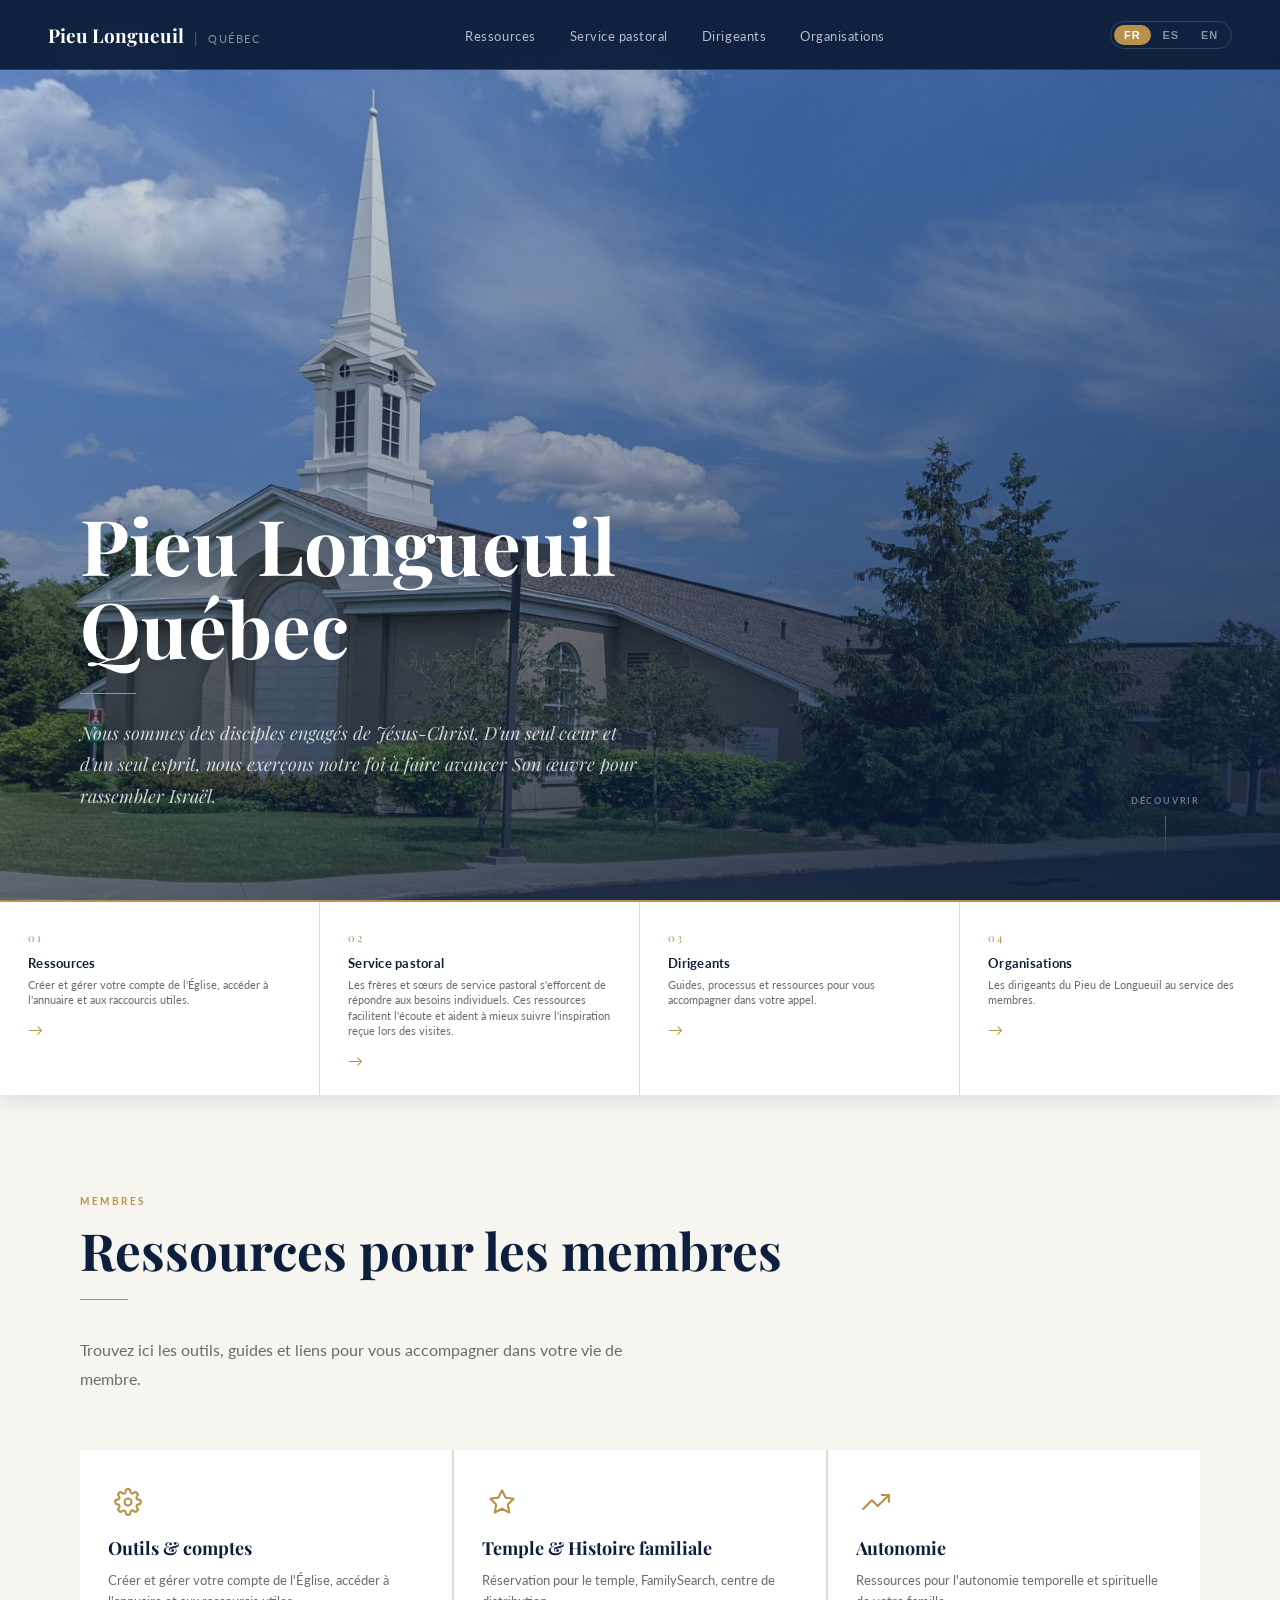
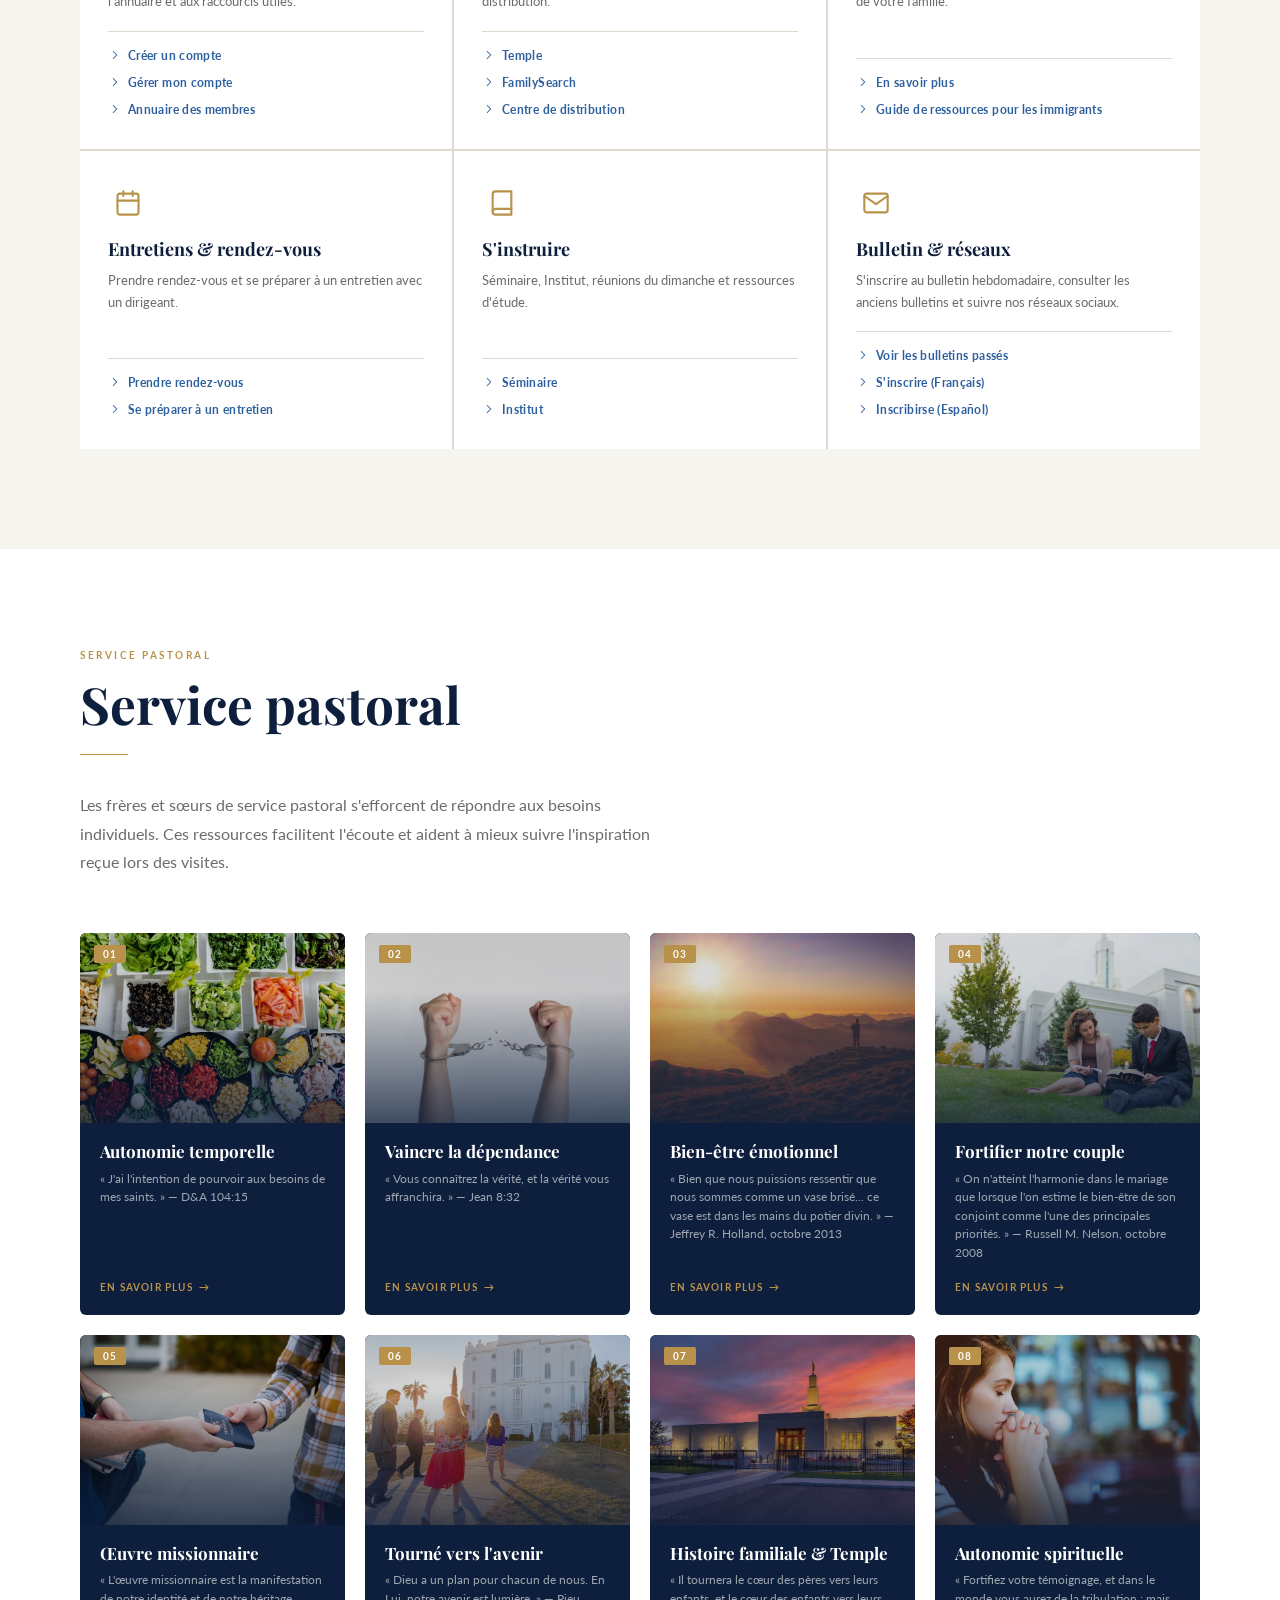
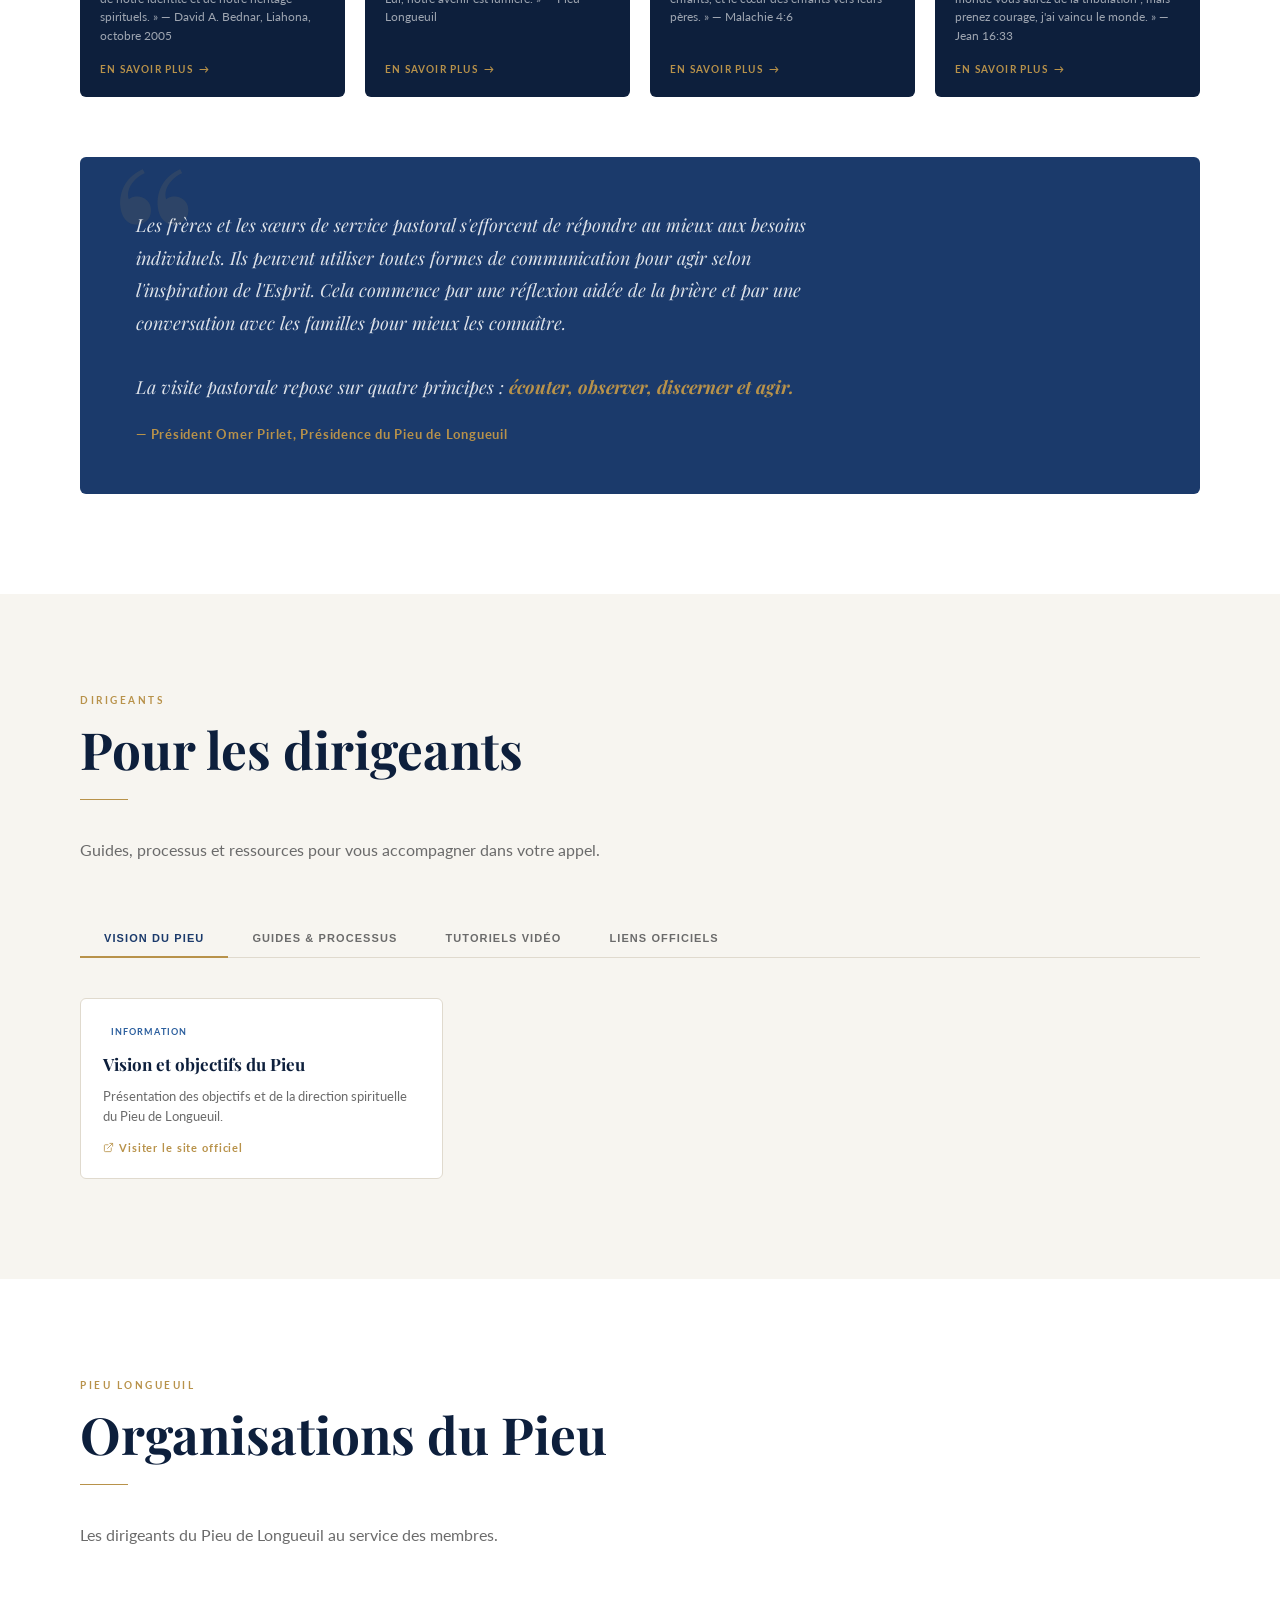
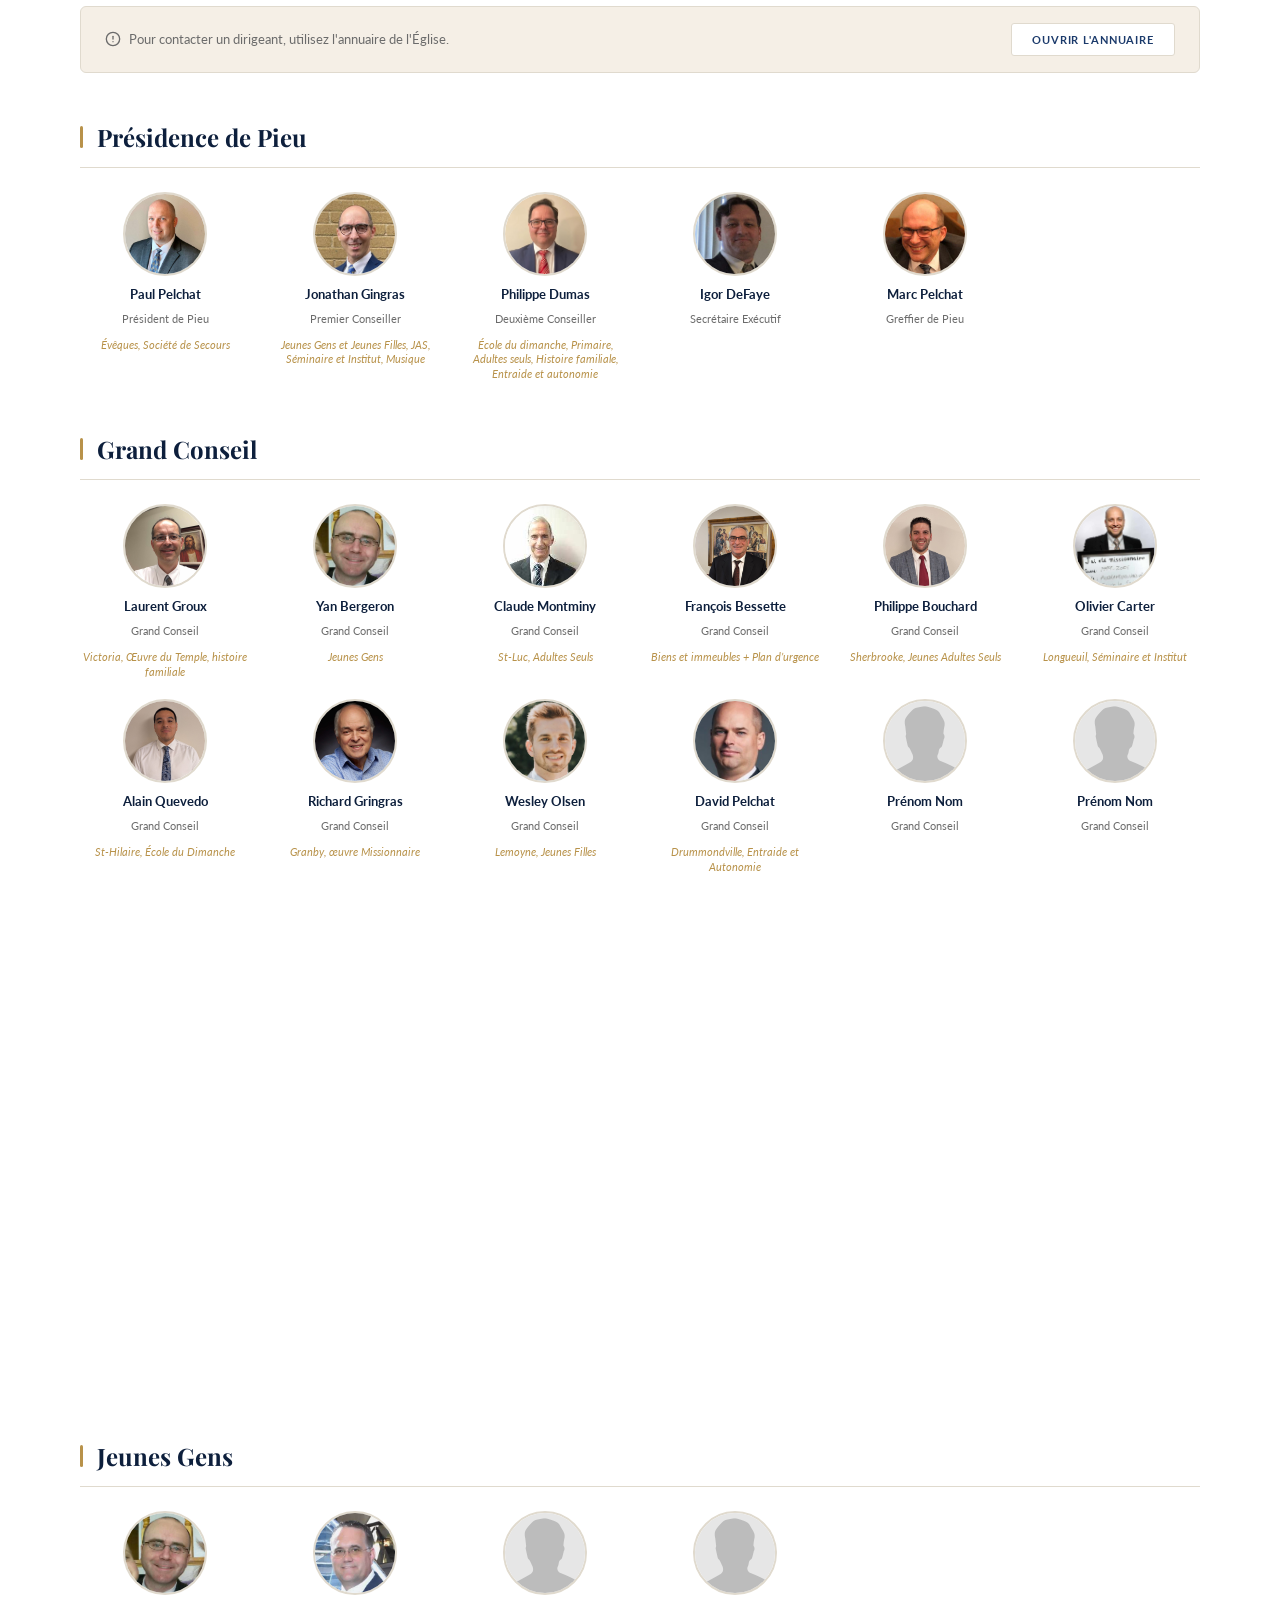
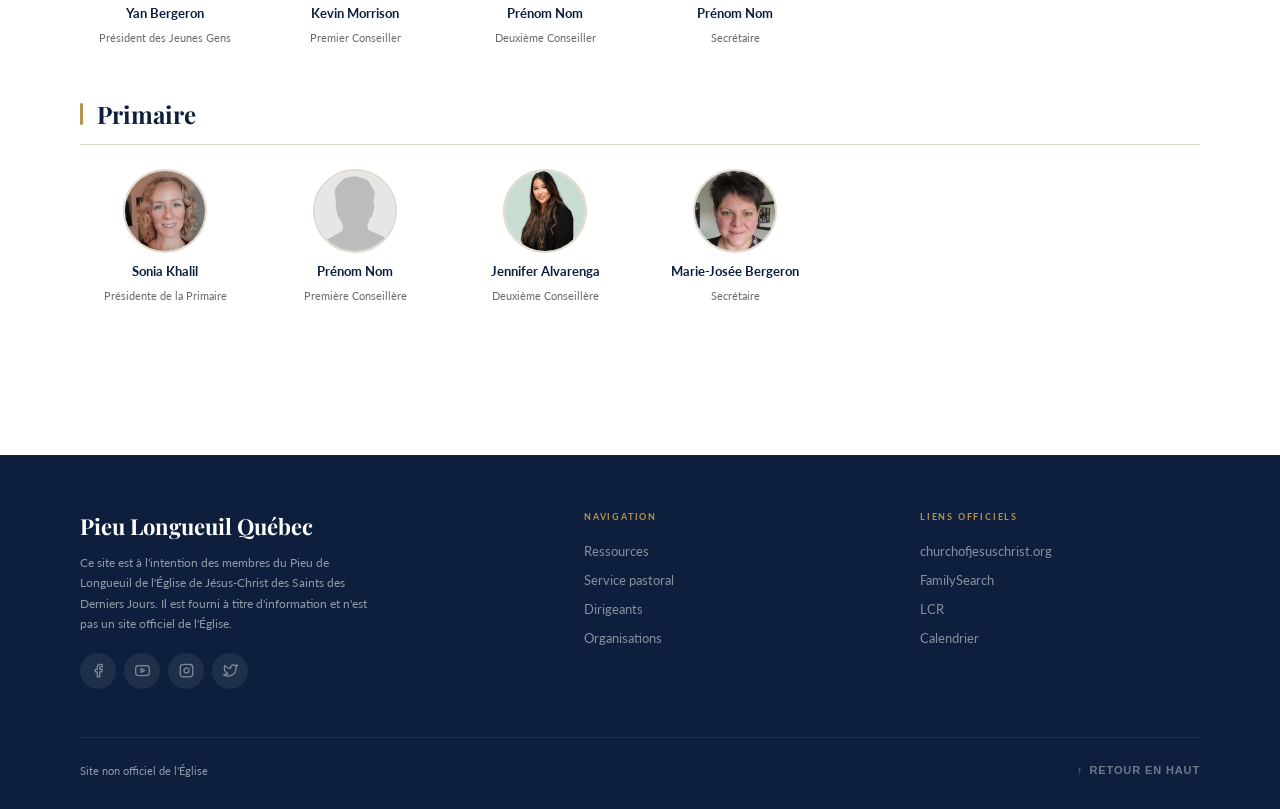
==== commit 7e745b86: "fix missing translation" ====
--- a/index.html
+++ b/index.html
@@ -23,13 +23,6 @@
     <li><a href="#pastoral"      data-i18n="nav_pastoral">Service pastoral</a></li>
     <li><a href="#dirigeants"    data-i18n="nav_dirigeants">Dirigeants</a></li>
     <li><a href="#organisations" data-i18n="nav_organisations">Organisations</a></li>
-    <li id="nav-pages-dropdown" style="display:none; position:relative;">
-      <a href="#" class="nav-dropdown-trigger" id="nav-pages-trigger" aria-haspopup="true" aria-expanded="false">
-        <span id="nav-pages-label" data-i18n="nav_pages">Pages</span>
-        <svg width="12" height="12" viewBox="0 0 24 24" fill="none" stroke="currentColor" stroke-width="2.5" stroke-linecap="round" stroke-linejoin="round" style="margin-left:4px;transition:transform 0.2s"><polyline points="6 9 12 15 18 9"/></svg>
-      </a>
-      <ul class="nav-dropdown" id="nav-pages-list" role="menu"></ul>
-    </li>
   </ul>
   <div class="nav-right">
     <div class="lang-switcher">
@@ -46,10 +39,6 @@
   <a href="#pastoral"      data-i18n="nav_pastoral">Service pastoral</a>
   <a href="#dirigeants"    data-i18n="nav_dirigeants">Dirigeants</a>
   <a href="#organisations" data-i18n="nav_organisations">Organisations</a>
-  <div id="mobile-pages-section" style="display:none">
-    <div style="font-size:10px;font-weight:700;color:var(--c-secondary);letter-spacing:0.15em;text-transform:uppercase;padding:12px 0 6px" data-i18n="nav_pages">Pages</div>
-    <div id="mobile-pages-list"></div>
-  </div>
   <div class="mobile-nav-lang">
     <button class="lang-btn" data-lang="fr">FR</button>
     <button class="lang-btn" data-lang="es">ES</button>
@@ -78,7 +67,7 @@
 
 <!-- RESSOURCES -->
 <section id="ressources" class="section">
-  <p class="sec-eyebrow">Membres</p>
+  <p class="sec-eyebrow" id="eyebrow-membres"></p>
   <h2 class="sec-title" data-i18n="ressources_title">Ressources pour les membres</h2>
   <div class="sec-rule"></div>
   <p class="sec-intro" data-i18n="ressources_intro">Trouvez ici les outils, guides et liens pour vous accompagner.</p>
@@ -87,20 +76,20 @@
 
 <!-- SERVICE PASTORAL -->
 <section id="pastoral" class="section section-alt">
-  <p class="sec-eyebrow">Service pastoral</p>
+  <p class="sec-eyebrow" id="eyebrow-pastoral"></p>
   <h2 class="sec-title" data-i18n="pastoral_title">Service pastoral</h2>
   <div class="sec-rule"></div>
   <p class="sec-intro" data-i18n="pastoral_intro">Les frères et sœurs de service pastoral s'efforcent de répondre aux besoins individuels.</p>
   <div class="pastoral-grid" id="pastoral-grid"></div>
   <div class="pastoral-quote-block">
-    <p class="pqb-text">Les frères et les sœurs de service pastoral s'efforcent de répondre au mieux aux besoins individuels. Ils peuvent utiliser toutes formes de communication pour agir selon l'inspiration de l'Esprit. Cela commence par une réflexion aidée de la prière et par une conversation avec les familles pour mieux les connaître.<br><br>La visite pastorale repose sur quatre principes&nbsp;: <strong style="color:var(--c-secondary)">écouter, observer, discerner et agir.</strong></p>
-    <p class="pqb-attr">— Président Omer Pirlet, Présidence du Pieu de Longueuil</p>
+    <p class="pqb-text" id="pastoral-quote-text"></p>
+    <p class="pqb-attr" id="pastoral-quote-attr"></p>
   </div>
 </section>
 
 <!-- DIRIGEANTS -->
 <section id="dirigeants" class="section">
-  <p class="sec-eyebrow">Dirigeants</p>
+  <p class="sec-eyebrow" id="eyebrow-dirigeants"></p>
   <h2 class="sec-title" data-i18n="dirigeants_title">Pour les dirigeants</h2>
   <div class="sec-rule"></div>
   <p class="sec-intro" data-i18n="dirigeants_intro">Guides, processus et ressources pour vous accompagner dans votre appel.</p>
@@ -118,7 +107,7 @@
 
 <!-- ORGANISATIONS -->
 <section id="organisations" class="section section-alt">
-  <p class="sec-eyebrow">Pieu Longueuil</p>
+  <p class="sec-eyebrow" id="eyebrow-pieu"></p>
   <h2 class="sec-title" data-i18n="org_title">Organisations du Pieu</h2>
   <div class="sec-rule"></div>
   <p class="sec-intro" data-i18n="org_intro">Les dirigeants du Pieu de Longueuil au service des membres.</p>
@@ -136,7 +125,7 @@
 <footer id="footer">
   <div class="footer-grid">
     <div>
-      <div class="footer-brand-name">Pieu Longueuil Québec</div>
+      <div class="footer-brand-name" id="footer-brand-name">Pieu Longueuil Québec</div>
       <p class="footer-disc" id="footer-disclaimer"></p>
       <!--p class="footer-disc" id="footer-church" style="margin-top:6px;opacity:0.4;font-size:11px"></p -->
       <div class="footer-social">
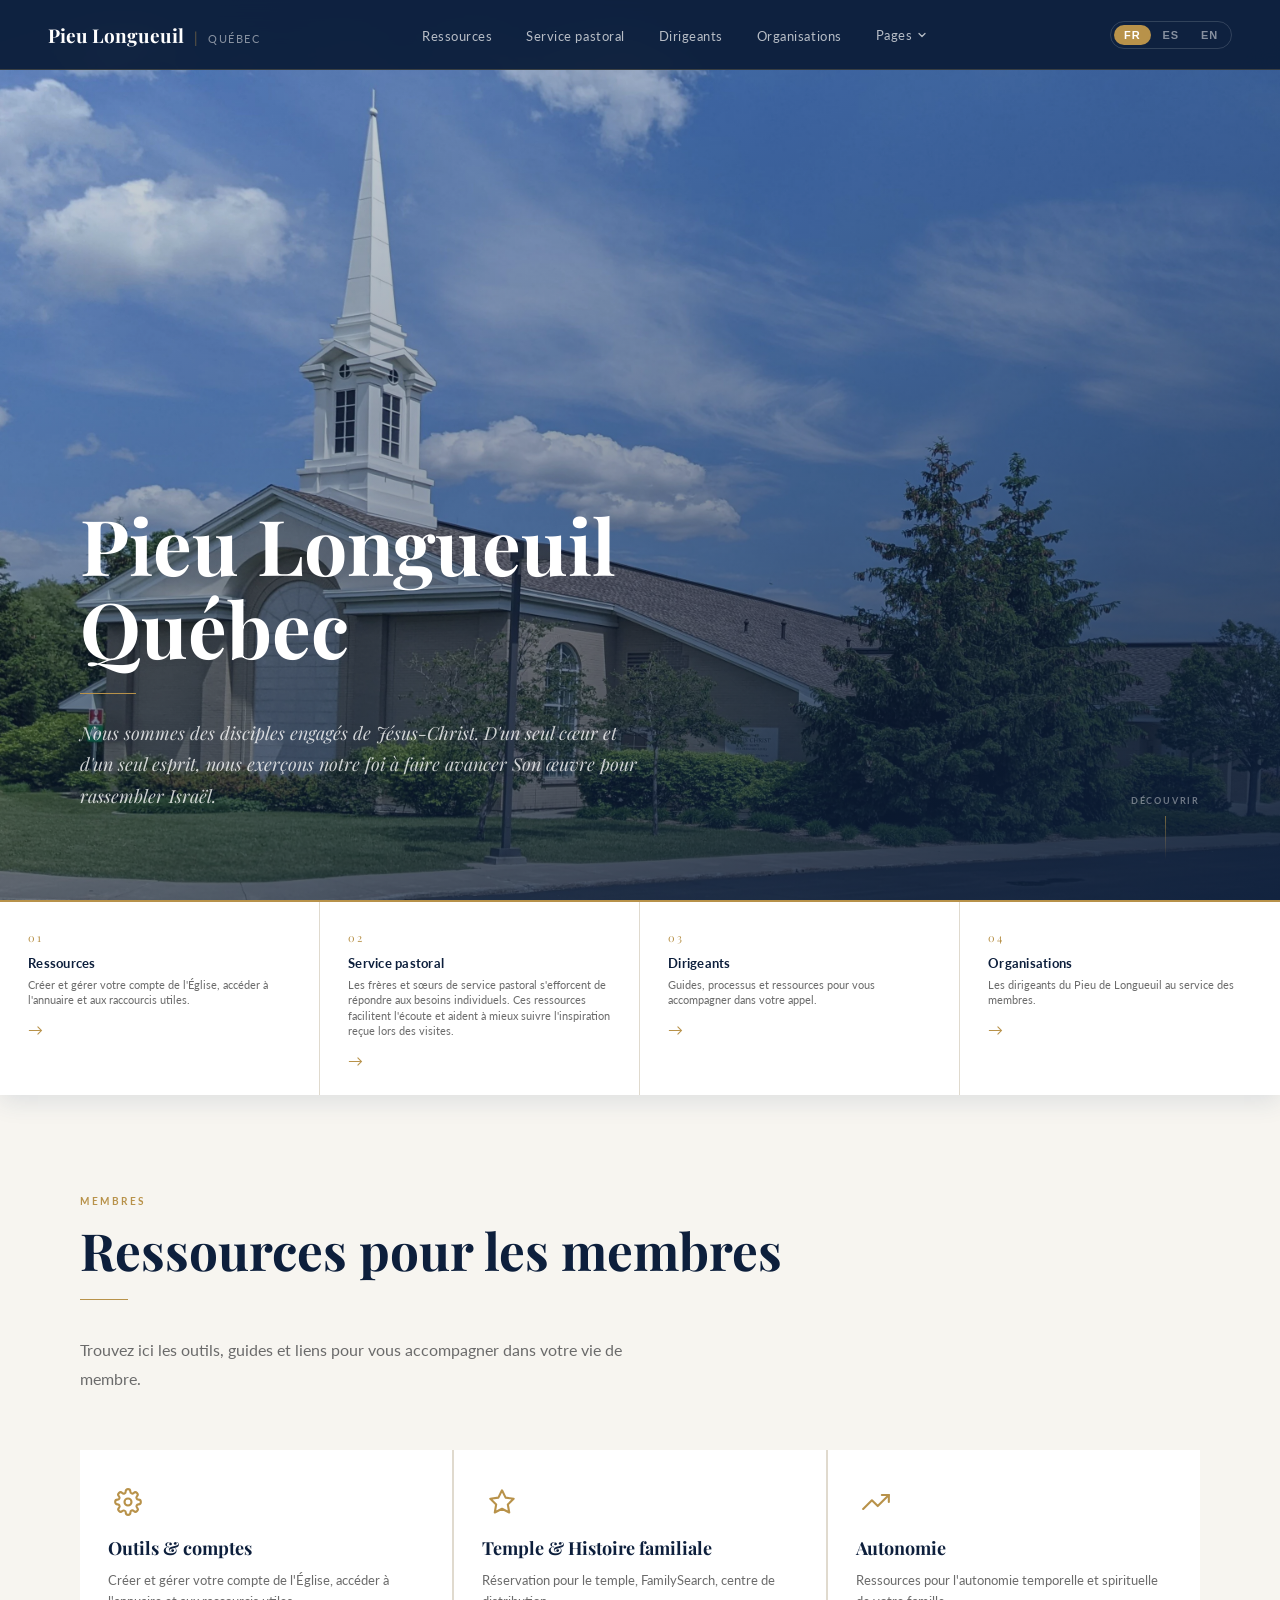
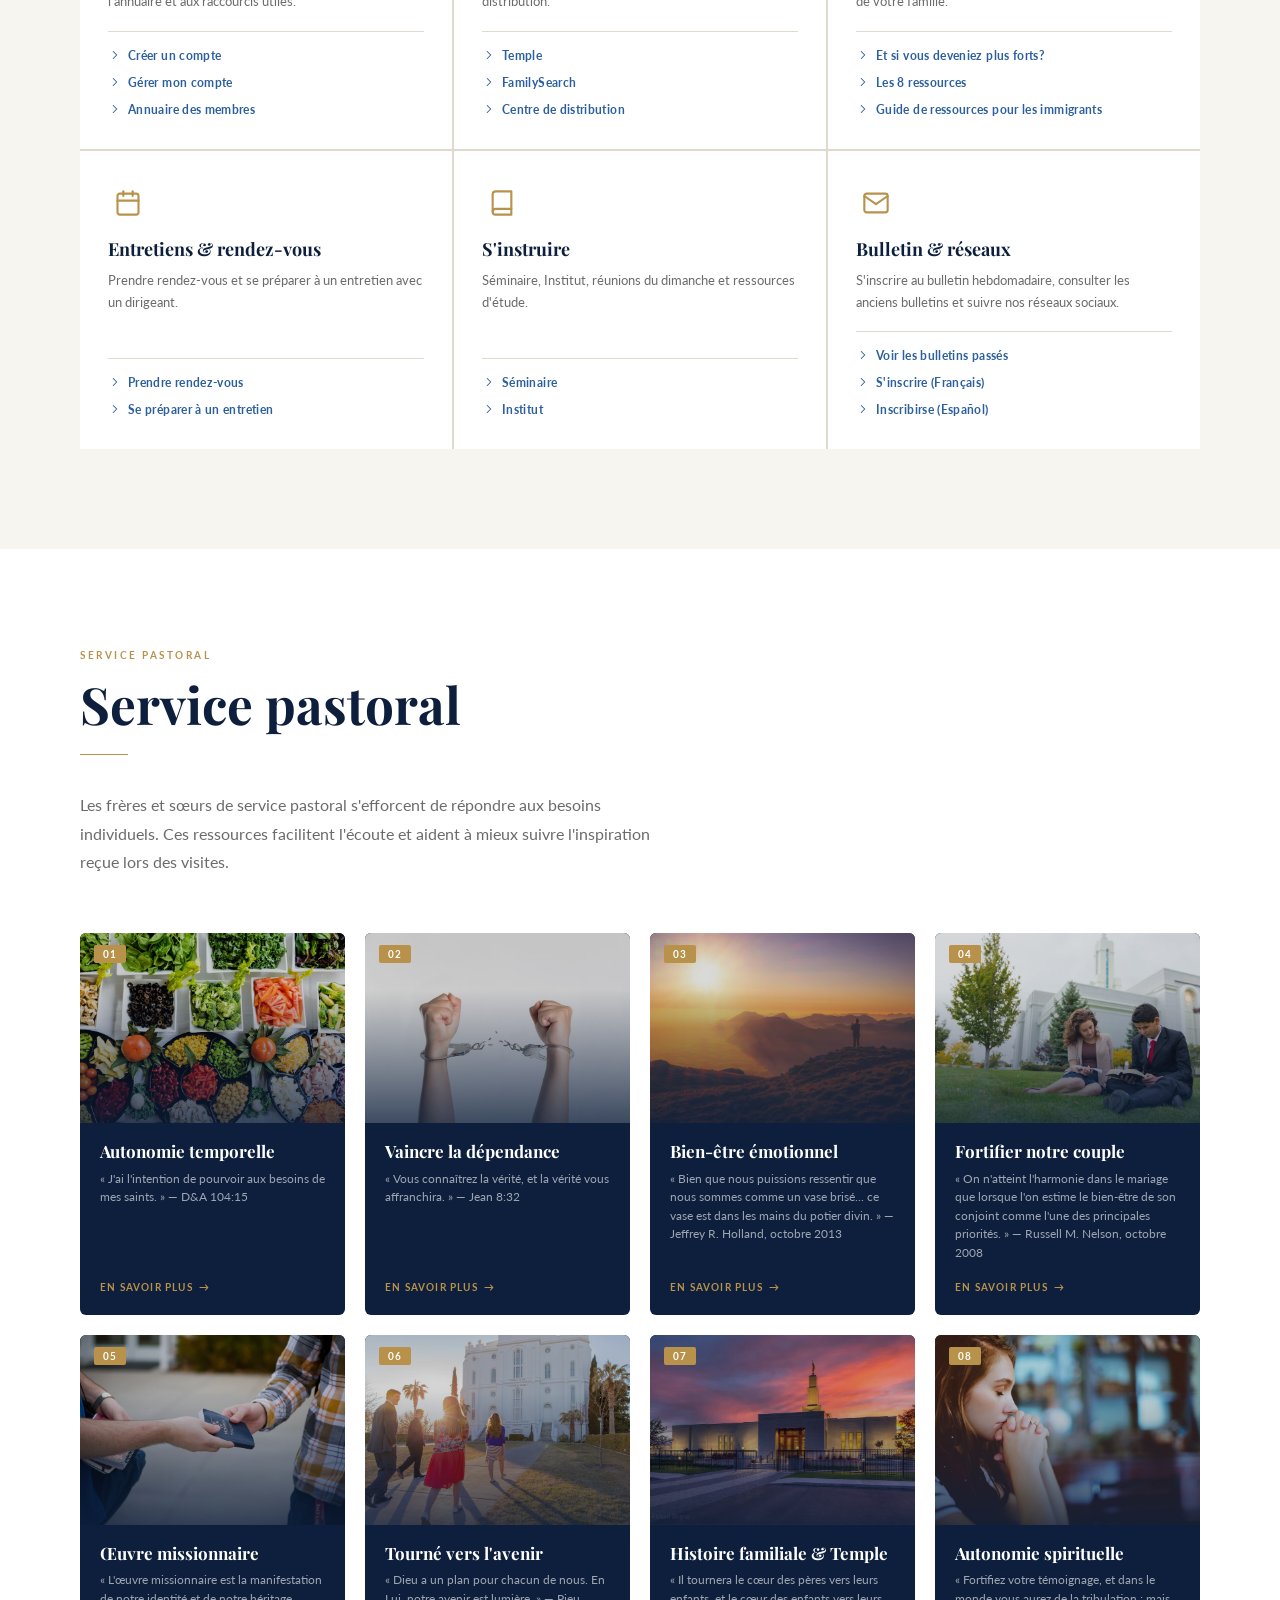
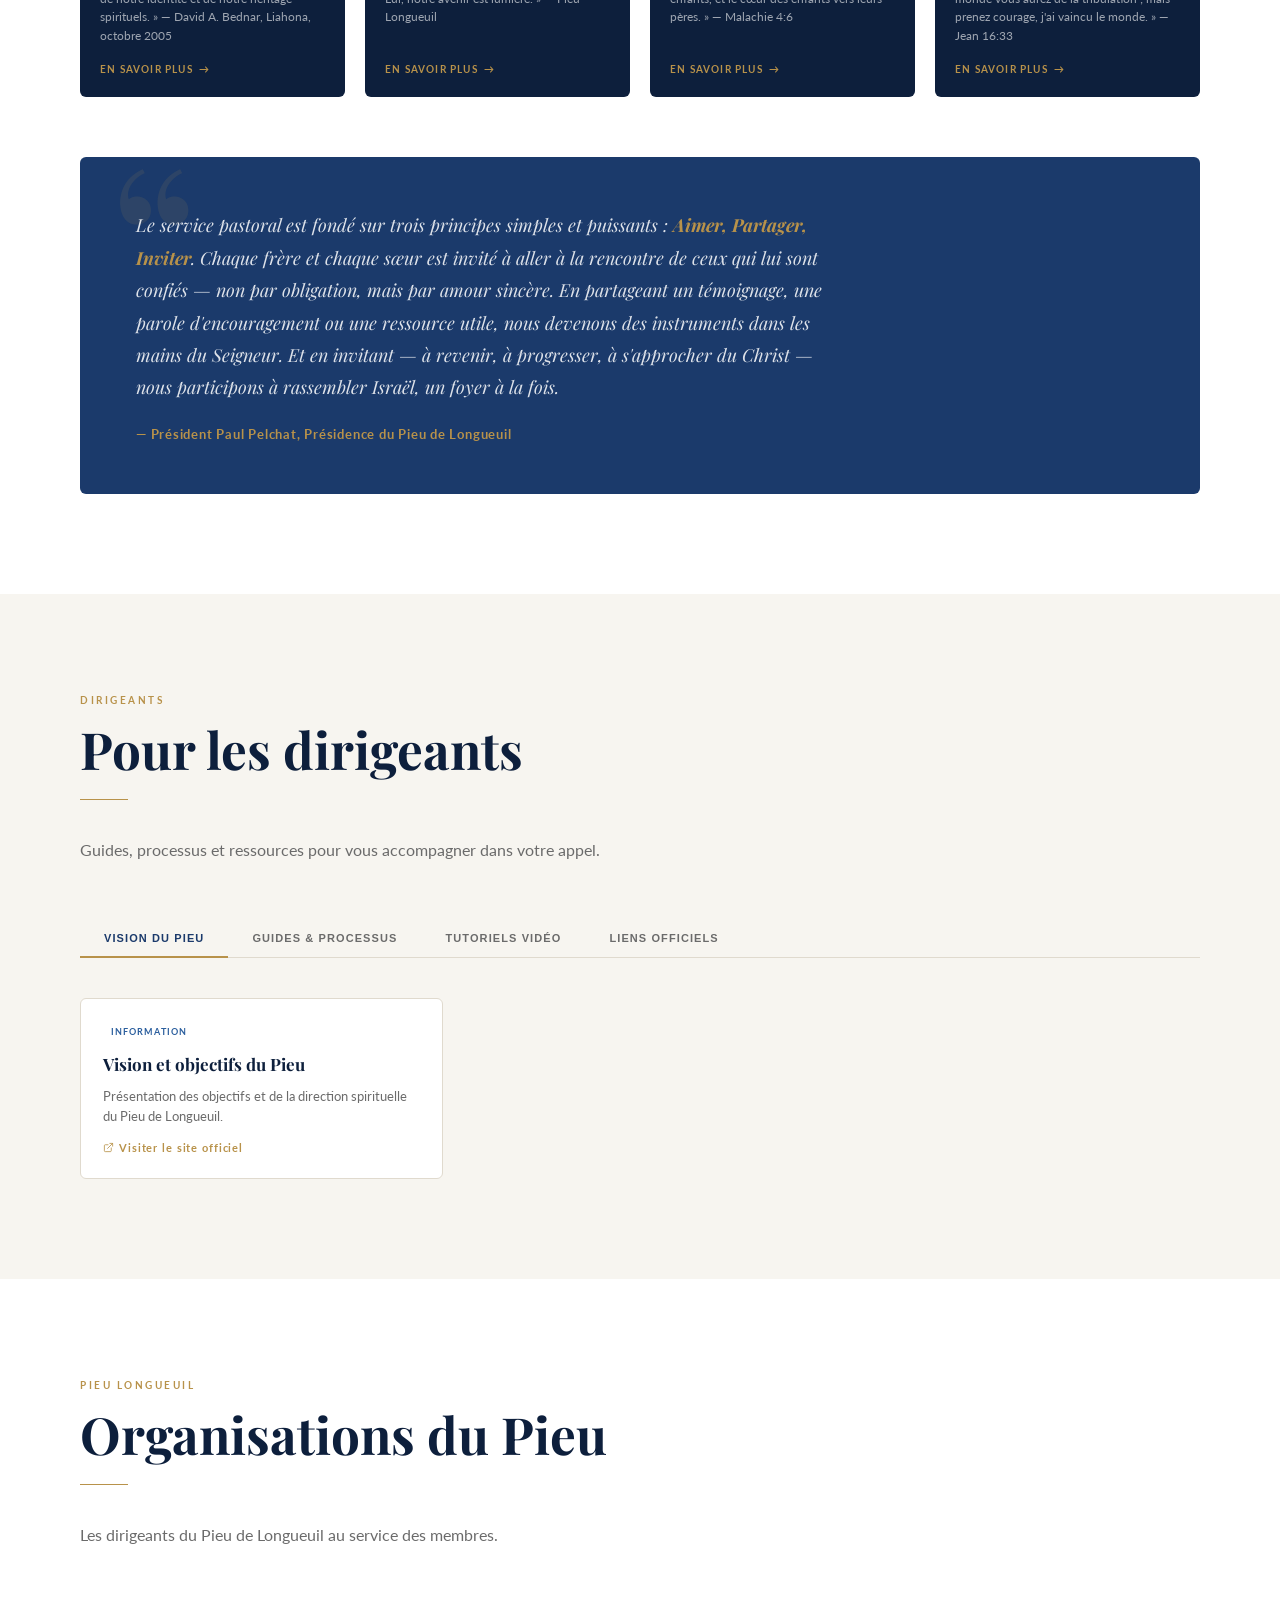
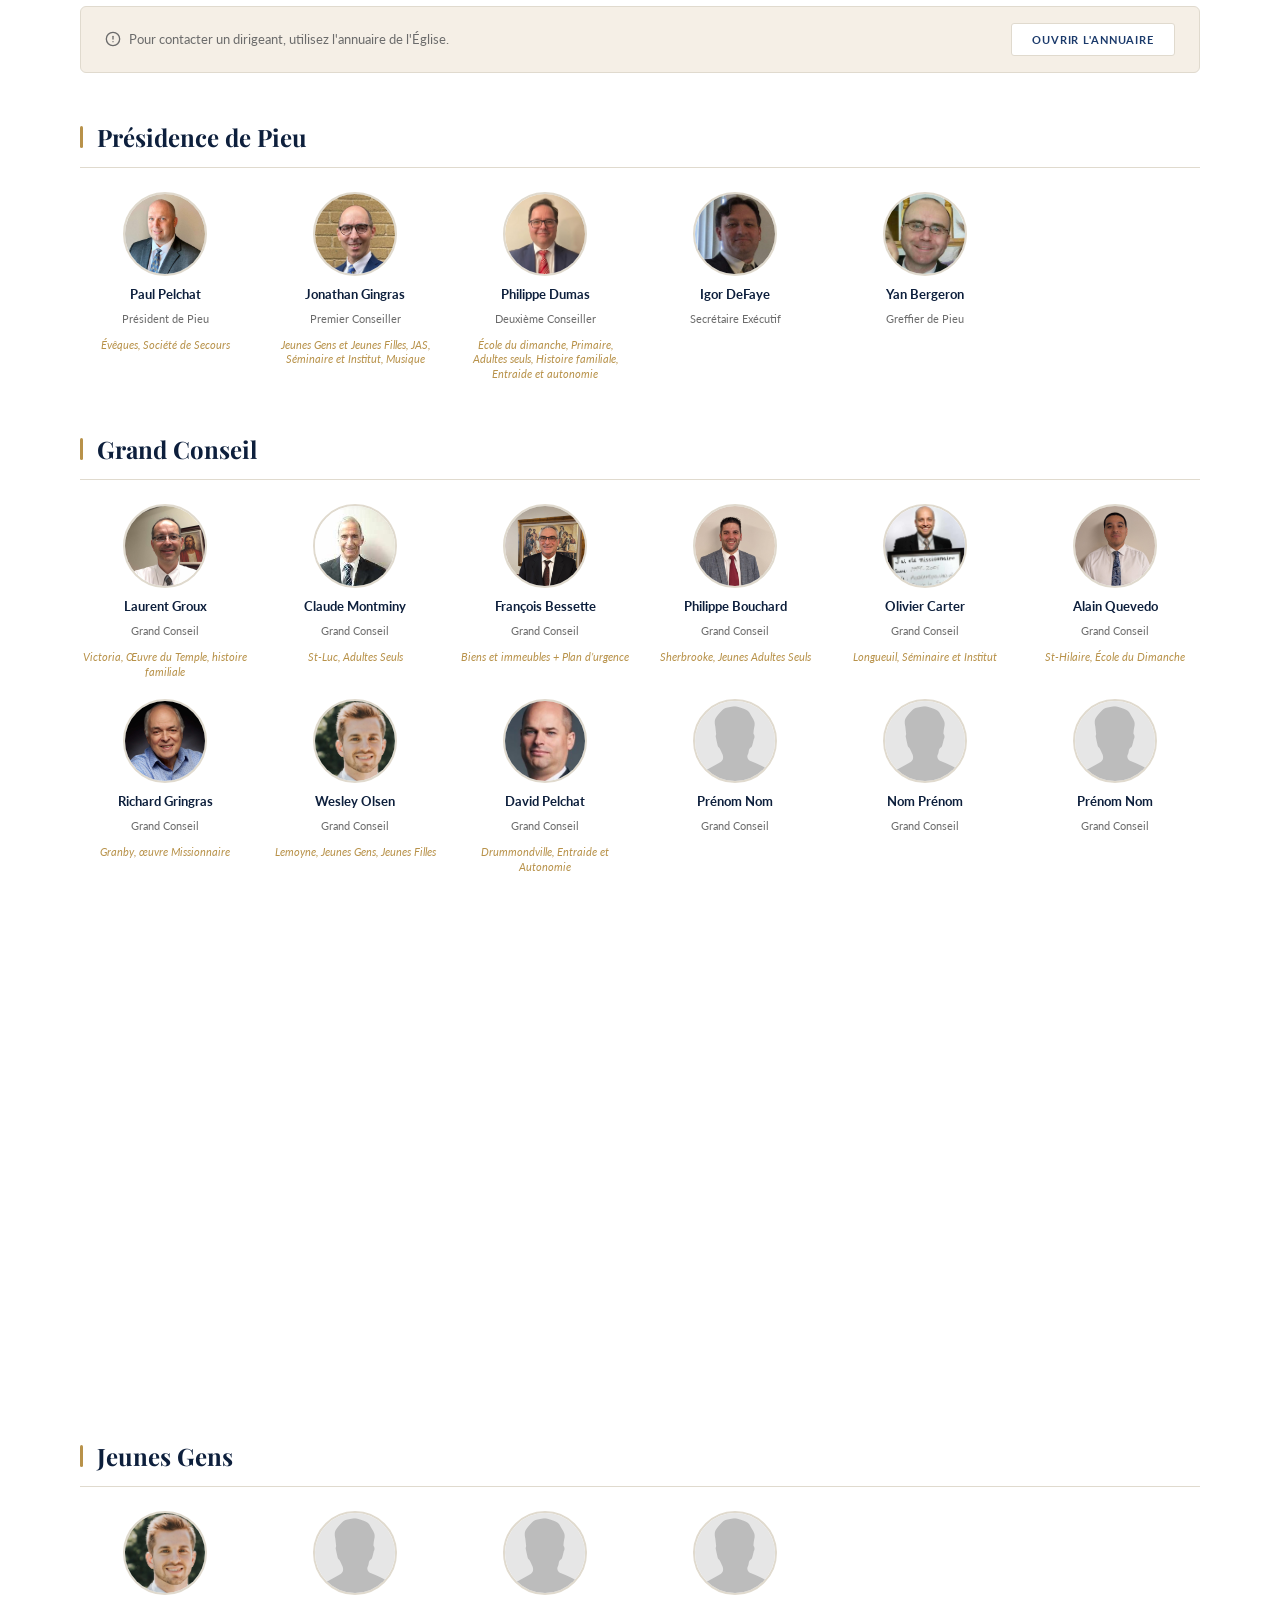
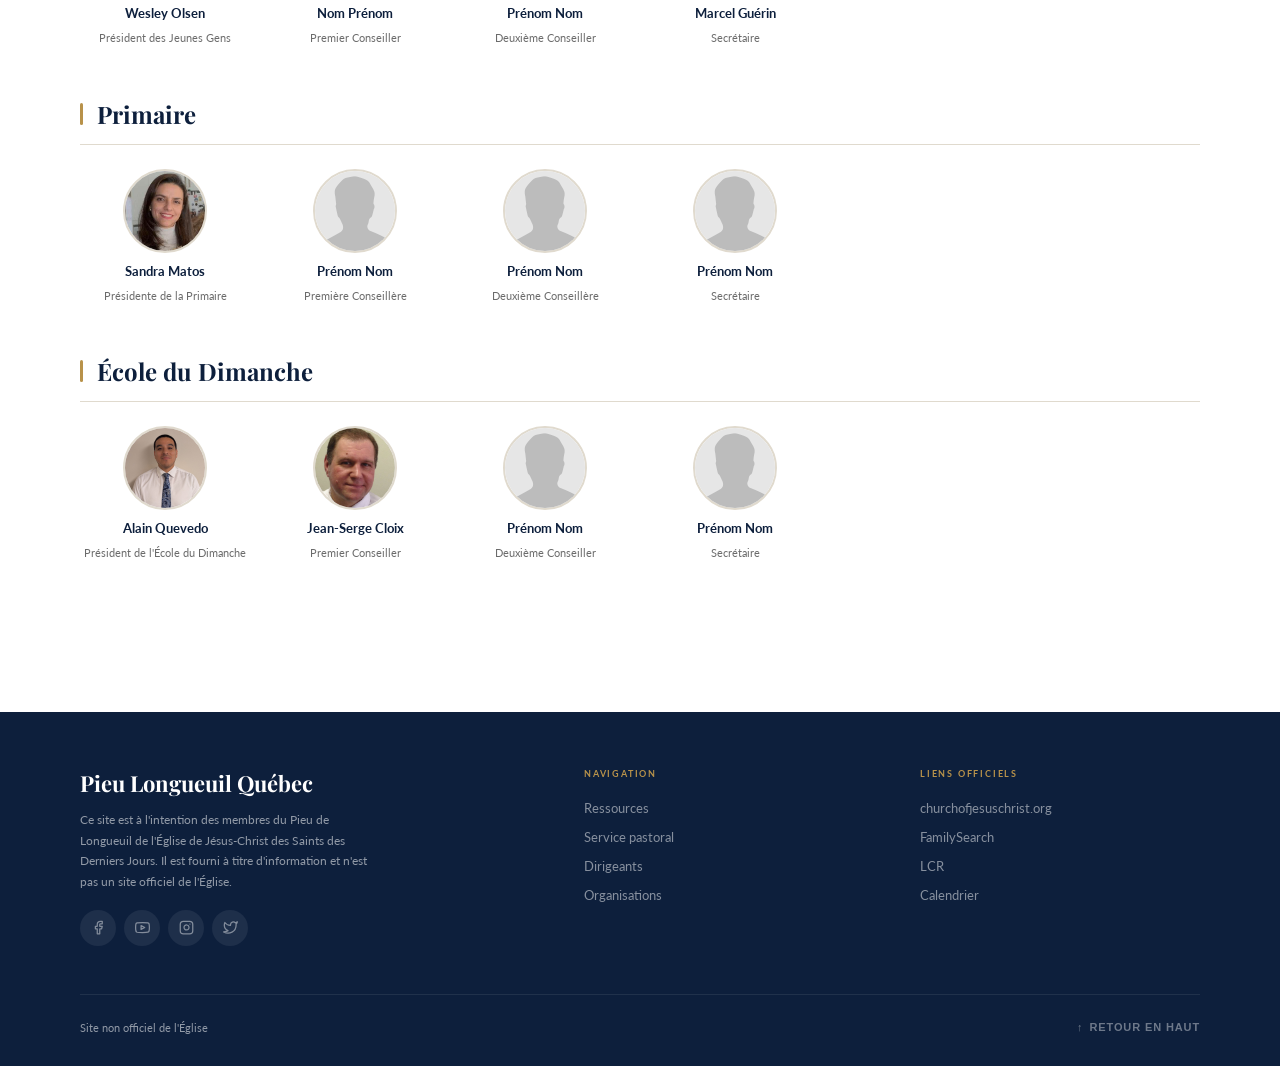
==== commit 701c7076: "remove old fiche implementation" ====
--- a/index.html
+++ b/index.html
@@ -23,6 +23,13 @@
     <li><a href="#pastoral"      data-i18n="nav_pastoral">Service pastoral</a></li>
     <li><a href="#dirigeants"    data-i18n="nav_dirigeants">Dirigeants</a></li>
     <li><a href="#organisations" data-i18n="nav_organisations">Organisations</a></li>
+    <li id="nav-pages-dropdown" style="display:none; position:relative;">
+      <a href="#" class="nav-dropdown-trigger" id="nav-pages-trigger" aria-haspopup="true" aria-expanded="false">
+        <span id="nav-pages-label" data-i18n="nav_pages">Pages</span>
+        <svg width="12" height="12" viewBox="0 0 24 24" fill="none" stroke="currentColor" stroke-width="2.5" stroke-linecap="round" stroke-linejoin="round" style="margin-left:4px;transition:transform 0.2s"><polyline points="6 9 12 15 18 9"/></svg>
+      </a>
+      <ul class="nav-dropdown" id="nav-pages-list" role="menu"></ul>
+    </li>
   </ul>
   <div class="nav-right">
     <div class="lang-switcher">
@@ -39,6 +46,10 @@
   <a href="#pastoral"      data-i18n="nav_pastoral">Service pastoral</a>
   <a href="#dirigeants"    data-i18n="nav_dirigeants">Dirigeants</a>
   <a href="#organisations" data-i18n="nav_organisations">Organisations</a>
+  <div id="mobile-pages-section" style="display:none">
+    <div style="font-size:10px;font-weight:700;color:var(--c-secondary);letter-spacing:0.15em;text-transform:uppercase;padding:12px 0 6px" data-i18n="nav_pages">Pages</div>
+    <div id="mobile-pages-list"></div>
+  </div>
   <div class="mobile-nav-lang">
     <button class="lang-btn" data-lang="fr">FR</button>
     <button class="lang-btn" data-lang="es">ES</button>
@@ -175,7 +186,6 @@
   
 <script src="js/config.js"></script>
 <script src="js/i18n.js"></script>
-<script src="data/fiches.js"></script>
 <script src="js/modals.js"></script>
 <script src="js/app.js"></script>
 </body>
--- a/css/main.css
+++ b/css/main.css
@@ -198,44 +198,25 @@
 .reveal { opacity:0; transform:translateY(18px); transition:opacity 0.6s ease,transform 0.6s ease; }
 .reveal.visible { opacity:1; transform:translateY(0); }
 
+/* RESPONSIVE */
 
 /* ── Nav dropdown (subpages) ─────────────────────────────── */
-.nav-dropdown-trigger {
-  display: flex !important;
-  align-items: center;
-}
+.nav-dropdown-trigger { display: flex !important; align-items: center; }
 .nav-dropdown {
-  display: none;
-  position: absolute;
-  top: calc(100% + 8px);
-  left: 0;
-  min-width: 200px;
-  background: rgba(11,26,54,0.99);
-  border: 1px solid rgba(184,146,74,0.25);
-  border-radius: var(--radius);
-  box-shadow: var(--shadow-lg);
-  list-style: none;
-  padding: 6px 0;
-  z-index: 1001;
+  display: none; position: absolute; top: calc(100% + 8px); left: 0;
+  min-width: 200px; background: rgba(11,26,54,0.99);
+  border: 1px solid rgba(184,146,74,0.25); border-radius: var(--radius);
+  box-shadow: var(--shadow-lg); list-style: none; padding: 6px 0; z-index: 1001;
 }
 .nav-dropdown.open { display: block; }
 .nav-dropdown li a {
-  display: block;
-  padding: 10px 18px;
-  font-size: 13px;
-  color: rgba(255,255,255,0.75);
-  text-decoration: none;
-  transition: all var(--transition);
-  white-space: nowrap;
-}
-.nav-dropdown li a:hover,
-.nav-dropdown li a.active {
-  color: #fff;
-  background: rgba(184,146,74,0.15);
-}
+  display: block; padding: 10px 18px; font-size: 13px;
+  color: rgba(255,255,255,0.75); text-decoration: none;
+  transition: all var(--transition); white-space: nowrap;
+}
+.nav-dropdown li a:hover, .nav-dropdown li a.active { color: #fff; background: rgba(184,146,74,0.15); }
 .nav-dropdown li a.active { color: var(--c-secondary); }
 
-/* RESPONSIVE */
 @media (max-width:1100px) { .pastoral-grid{grid-template-columns:repeat(2,1fr)} .res-grid{grid-template-columns:repeat(2,1fr)} }
 @media (max-width:1024px) { .section{padding:72px 48px} #nav,#footer{padding-left:32px;padding-right:32px} .hero-content{padding:0 48px 80px} }
 @media (max-width:768px) { .nav-links,.lang-switcher{display:none} .nav-hamburger{display:flex} .section{padding:56px 24px} .hero-content{padding:0 24px 80px} .hero-scroll-cue{display:none} .quick-strip{grid-template-columns:1fr 1fr} .pastoral-grid{grid-template-columns:1fr 1fr} .res-grid{grid-template-columns:1fr} #footer{padding:40px 24px 24px} .footer-grid{grid-template-columns:1fr;gap:32px} .footer-bottom{flex-direction:column;gap:12px} .org-banner{flex-direction:column;align-items:flex-start} .leaders-grid{grid-template-columns:repeat(3,1fr)} .pastoral-quote-block{padding:36px 28px} }
